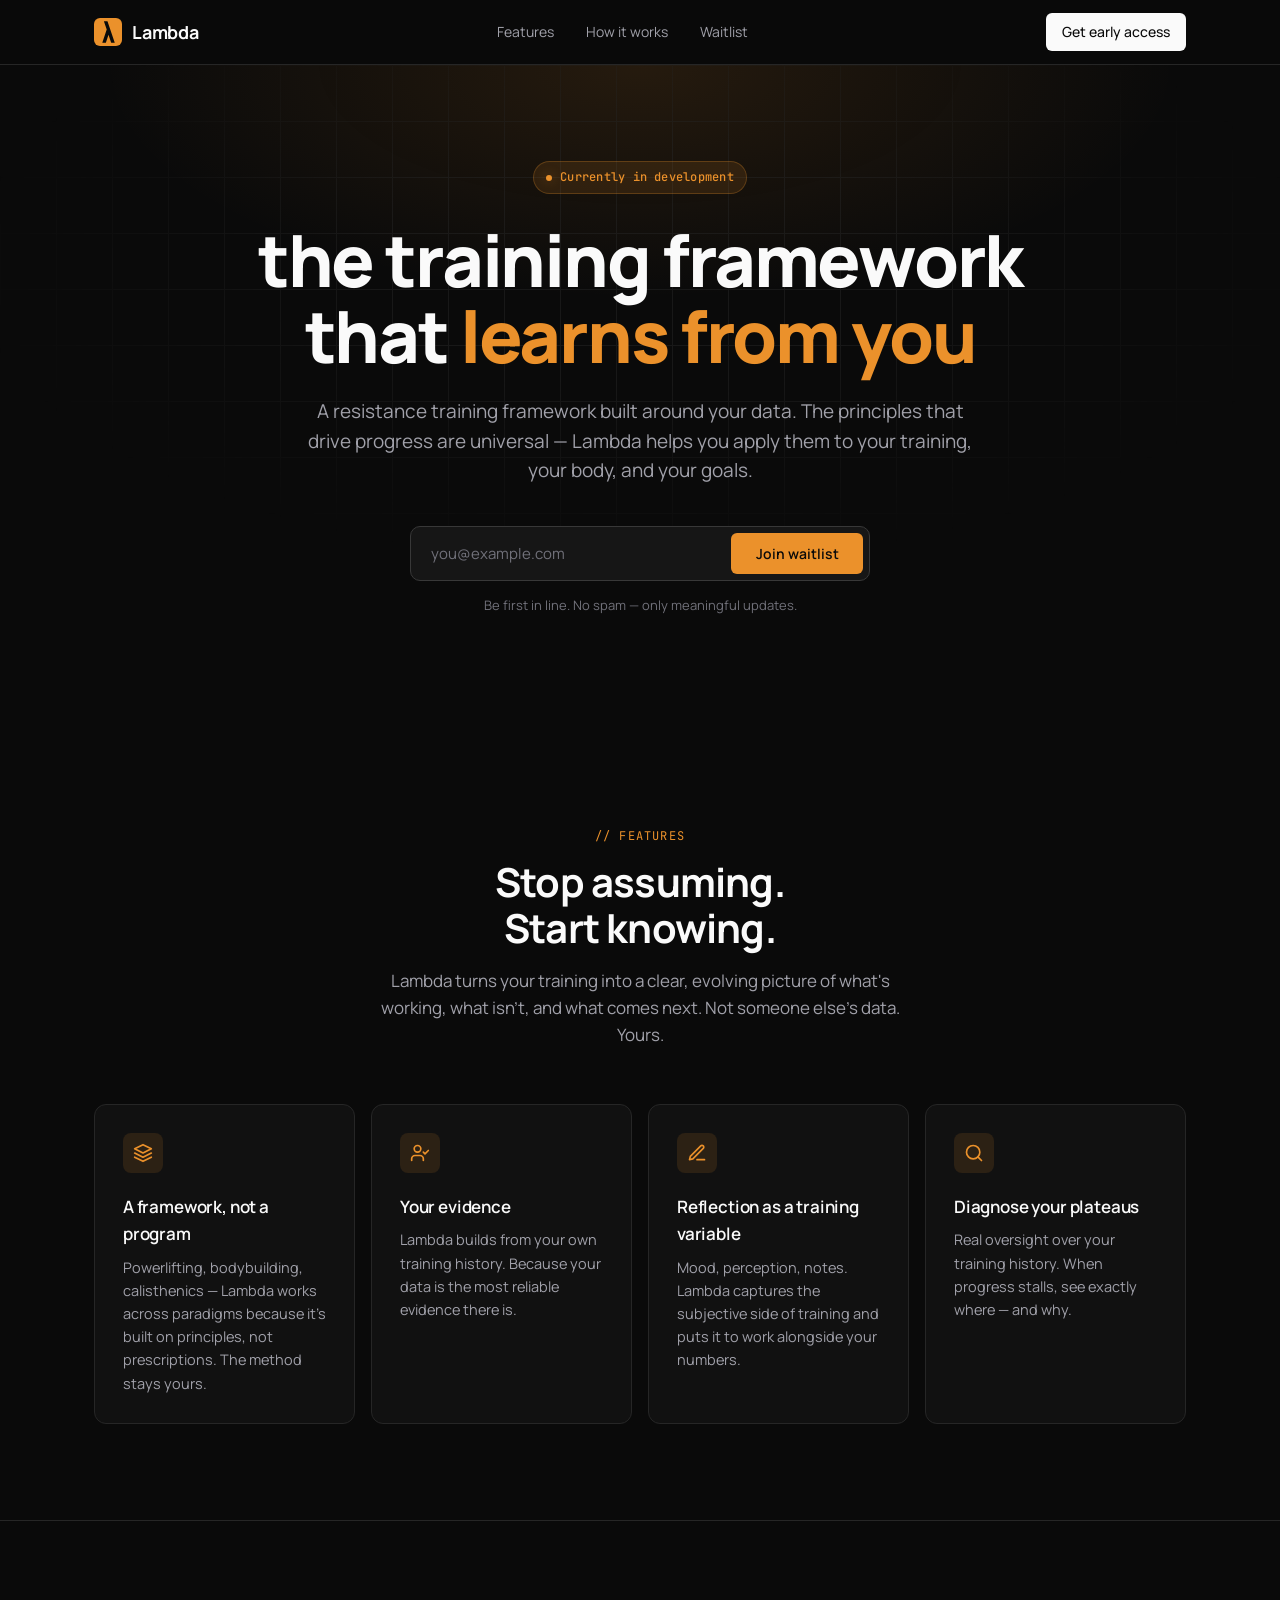
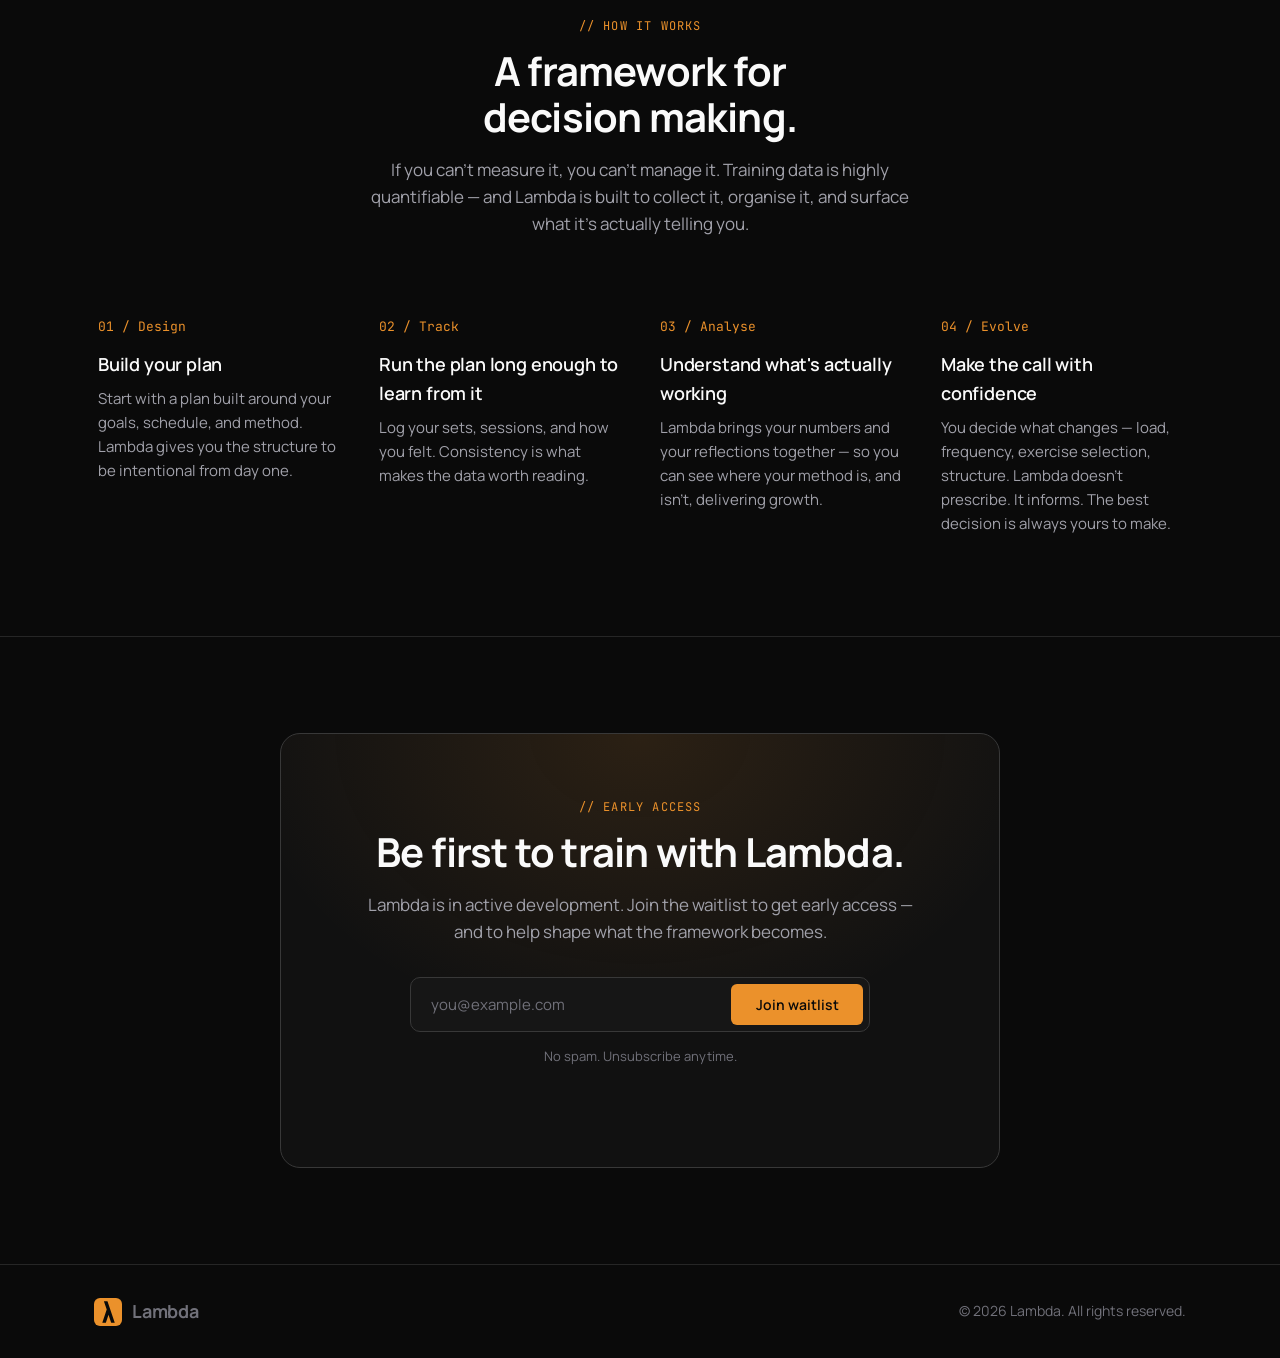
==== index.html @ c9c8aa7f "made site look gud" ====
<!DOCTYPE html>
<html lang="en">
<head>
    <meta charset="UTF-8">
    <meta name="viewport" content="width=device-width, initial-scale=1.0">
    <title>Lambda — The resistance training framework</title>
    <meta name="description" content="Lambda is a resistance training framework built on your data. Individualized programming, progressive overload, and real insight — for lifters who want to actually understand their training.">
    <meta property="og:title" content="Lambda — The resistance training framework">
    <meta property="og:description" content="Individualized programming, progressive overload, and real insight — for lifters who want to actually understand their training.">
    <meta property="og:type" content="website">
    <link rel="icon" type="image/svg+xml" href="favicon.svg">
    <link rel="preconnect" href="https://fonts.googleapis.com">
    <link rel="preconnect" href="https://fonts.gstatic.com" crossorigin>
    <link href="https://fonts.googleapis.com/css2?family=Manrope:wght@400;500;600;700;800&family=JetBrains+Mono:wght@400;500&display=swap" rel="stylesheet">
    <style>
        :root {
            --bg: #0a0a0a;
            --bg-elevated: #111111;
            --surface: #161616;
            --border: #262626;
            --border-strong: #383838;
            --text: #fafafa;
            --text-muted: #a1a1aa;
            --text-dim: #71717a;
            --accent: #eb912b;
            --accent-dim: rgba(235, 145, 43, 0.12);
            --accent-glow: rgba(235, 145, 43, 0.4);
            --max-width: 1140px;
        }

        * { box-sizing: border-box; margin: 0; padding: 0; }

        html { scroll-behavior: smooth; }

        body {
            background-color: var(--bg);
            color: var(--text);
            font-family: 'Manrope', -apple-system, BlinkMacSystemFont, 'Segoe UI', sans-serif;
            font-size: 16px;
            line-height: 1.6;
            -webkit-font-smoothing: antialiased;
            -moz-osx-font-smoothing: grayscale;
            overflow-x: hidden;
        }

        .mono { font-family: 'JetBrains Mono', ui-monospace, SFMono-Regular, monospace; }

        a { color: inherit; text-decoration: none; }

        .container {
            max-width: var(--max-width);
            margin: 0 auto;
            padding: 0 24px;
        }

        /* ---------- Nav ---------- */
        nav {
            position: sticky;
            top: 0;
            z-index: 50;
            backdrop-filter: blur(12px);
            -webkit-backdrop-filter: blur(12px);
            background: rgba(10, 10, 10, 0.72);
            border-bottom: 1px solid var(--border);
        }
        .nav-inner {
            display: flex;
            align-items: center;
            justify-content: space-between;
            height: 64px;
        }
        .logo {
            display: flex;
            align-items: center;
            gap: 10px;
            font-weight: 700;
            font-size: 18px;
            letter-spacing: -0.01em;
        }
        .logo-mark {
            width: 28px;
            height: 28px;
            display: grid;
            place-items: center;
            background: var(--accent);
            color: #0a0a0a;
            border-radius: 6px;
        }
        .logo-mark svg { display: block; }
        .nav-links {
            display: flex;
            gap: 32px;
            font-size: 14px;
            color: var(--text-muted);
        }
        .nav-links a:hover { color: var(--text); }
        .nav-cta {
            font-size: 14px;
            font-weight: 500;
            padding: 8px 16px;
            background: var(--text);
            color: var(--bg);
            border-radius: 6px;
            transition: opacity 0.2s ease;
        }
        .nav-cta:hover { opacity: 0.85; }

        .hero {
            position: relative;
            padding: 96px 0 80px;
            text-align: center;
            overflow: hidden;
        }
        .hero::before {
            content: '';
            position: absolute;
            inset: 0;
            background:
                radial-gradient(ellipse 60% 50% at 50% 0%, var(--accent-dim), transparent 70%),
                linear-gradient(180deg, transparent 0%, var(--bg) 90%);
            pointer-events: none;
            z-index: 0;
        }
        .hero-grid {
            position: absolute;
            inset: 0;
            background-image:
                linear-gradient(var(--border) 1px, transparent 1px),
                linear-gradient(90deg, var(--border) 1px, transparent 1px);
            background-size: 56px 56px;
            mask-image: radial-gradient(ellipse 70% 60% at 50% 30%, #000 30%, transparent 75%);
            -webkit-mask-image: radial-gradient(ellipse 70% 60% at 50% 30%, #000 30%, transparent 75%);
            opacity: 0.5;
            z-index: 0;
        }
        .hero-inner { position: relative; z-index: 1; }

        .eyebrow {
            display: inline-flex;
            align-items: center;
            gap: 8px;
            padding: 6px 12px;
            font-size: 12px;
            font-weight: 500;
            color: var(--accent);
            background: var(--accent-dim);
            border: 1px solid rgba(235, 145, 43, 0.25);
            border-radius: 999px;
            margin-bottom: 28px;
            letter-spacing: 0.02em;
        }
        .eyebrow .dot {
            width: 6px;
            height: 6px;
            background: var(--accent);
            border-radius: 50%;
            box-shadow: 0 0 12px var(--accent-glow);
        }

        h1 {
            font-size: clamp(40px, 6.5vw, 72px);
            line-height: 1.05;
            font-weight: 800;
            letter-spacing: -0.03em;
            margin-bottom: 24px;
            max-width: 23ch;
            margin-left: auto;
            margin-right: auto;
        }
        /* Fixed two-line hero: only <br> breaks lines; size scales down on narrow viewports */
        h1.headline-fixed-lines {
            max-width: min(100%, calc(100vw - 48px));
            white-space: nowrap;
            font-size: clamp(17px, 5.75vw + 0.35rem, 72px);
        }
        h1 .accent {
            color: var(--accent);
        }

        .subhead {
            font-size: clamp(16px, 1.6vw, 19px);
            color: var(--text-muted);
            max-width: 56ch;
            margin: 0 auto 40px;
            line-height: 1.55;
        }

        /* ---------- Email form ---------- */
        .signup {
            display: flex;
            gap: 8px;
            max-width: 460px;
            margin: 0 auto;
            background: var(--surface);
            border: 1px solid var(--border-strong);
            border-radius: 10px;
            padding: 6px;
            transition: border-color 0.2s ease;
        }
        .signup:focus-within {
            border-color: var(--accent);
            box-shadow: 0 0 0 4px var(--accent-dim);
        }
        .signup input {
            flex: 1;
            background: transparent;
            border: none;
            outline: none;
            color: var(--text);
            padding: 10px 14px;
            font-family: inherit;
            font-size: 15px;
        }
        .signup input::placeholder { color: var(--text-dim); }
        .signup button {
            position: relative;
            display: inline-flex;
            align-items: center;
            justify-content: center;
            min-width: 132px;
            background: var(--accent);
            color: #0a0a0a;
            border: none;
            padding: 10px 20px;
            font-family: inherit;
            font-weight: 600;
            font-size: 14px;
            border-radius: 6px;
            cursor: pointer;
            transition: filter 0.2s ease, transform 0.05s ease;
        }
        .signup button:hover { filter: brightness(1.08); }
        .signup button:active { transform: scale(0.98); }
        .signup button:disabled { opacity: 0.6; cursor: not-allowed; }

        .signup-note {
            margin-top: 14px;
            font-size: 13px;
            color: var(--text-dim);
        }
        .signup-status {
            margin-top: 16px;
            font-size: 14px;
            min-height: 20px;
        }
        .signup-status.success { color: var(--accent); }
        .signup-status.error { color: #ff6b6b; }

        @media (max-width: 520px) {
            .signup { flex-direction: column; padding: 8px; }
            .signup button { width: 100%; padding: 12px; }
        }

        /* ---------- Sections ---------- */
        section { padding: 96px 0; }
        section + section { border-top: 1px solid var(--border); }

        .section-header { text-align: center; margin-bottom: 56px; }
        .section-label {
            font-family: 'JetBrains Mono', monospace;
            font-size: 12px;
            color: var(--accent);
            letter-spacing: 0.1em;
            text-transform: uppercase;
            margin-bottom: 12px;
        }
        h2 {
            font-size: clamp(28px, 3.2vw, 40px);
            font-weight: 700;
            letter-spacing: -0.02em;
            line-height: 1.15;
            max-width: 22ch;
            margin: 0 auto 16px;
        }
        /* Section titles with explicit <br>: no extra wrapping */
        h2.headline-fixed-lines {
            max-width: min(100%, calc(100vw - 48px));
            white-space: nowrap;
            font-size: clamp(19px, 3.8vw + 0.85rem, 40px);
        }
        .section-sub {
            color: var(--text-muted);
            max-width: 56ch;
            margin: 0 auto;
            font-size: 17px;
        }

        /* ---------- Features ---------- */
        .features {
            display: grid;
            grid-template-columns: repeat(auto-fit, minmax(260px, 1fr));
            gap: 16px;
        }
        .feature {
            background: var(--bg-elevated);
            border: 1px solid var(--border);
            border-radius: 12px;
            padding: 28px;
            transition: border-color 0.2s ease, transform 0.2s ease;
        }
        @media (hover: hover) {
            .feature:hover {
                border-color: var(--border-strong);
                transform: translateY(-2px);
            }
        }
        .feature-icon {
            width: 40px;
            height: 40px;
            border-radius: 8px;
            background: var(--accent-dim);
            color: var(--accent);
            display: grid;
            place-items: center;
            margin-bottom: 20px;
        }
        .feature h3 {
            font-size: 17px;
            font-weight: 600;
            letter-spacing: -0.01em;
            margin-bottom: 8px;
        }
        .feature p {
            color: var(--text-muted);
            font-size: 14.5px;
            line-height: 1.6;
        }

        /* ---------- How it works ---------- */
        .steps {
            display: grid;
            grid-template-columns: repeat(auto-fit, minmax(240px, 1fr));
            gap: 32px;
            counter-reset: step;
        }
        .step {
            position: relative;
            padding: 24px 4px 4px;
        }
        .step-num {
            font-family: 'JetBrains Mono', monospace;
            font-size: 13px;
            color: var(--accent);
            margin-bottom: 12px;
        }
        .step h3 {
            font-size: 18px;
            font-weight: 600;
            margin-bottom: 8px;
            letter-spacing: -0.01em;
        }
        .step p {
            color: var(--text-muted);
            font-size: 15px;
        }

        /* ---------- CTA ---------- */
        .cta-section {
            text-align: center;
            position: relative;
            overflow: hidden;
        }
        .cta-card {
            position: relative;
            background:
                radial-gradient(ellipse 80% 100% at 50% 0%, var(--accent-dim), transparent 70%),
                var(--bg-elevated);
            border: 1px solid var(--border-strong);
            border-radius: 20px;
            padding: 64px 32px;
            max-width: 720px;
            margin: 0 auto;
        }
        .cta-card h2 { margin-bottom: 16px; }
        .cta-card .section-sub { margin-bottom: 32px; }

        /* ---------- Footer ---------- */
        footer {
            border-top: 1px solid var(--border);
            padding: 32px 0;
            color: var(--text-dim);
            font-size: 14px;
        }
        .footer-inner {
            display: flex;
            justify-content: space-between;
            align-items: center;
            flex-wrap: wrap;
            gap: 16px;
        }

        /* Carousel (arrows + track; nav hidden on desktop) */
        .carousel-nav {
            display: none;
            justify-content: center;
            align-items: center;
            gap: 12px;
            margin-top: 16px;
        }
        .carousel-btn {
            width: 44px;
            height: 44px;
            padding: 0;
            border-radius: 10px;
            border: 1px solid var(--border-strong);
            background: var(--surface);
            color: var(--text);
            cursor: pointer;
            display: inline-flex;
            align-items: center;
            justify-content: center;
            transition: background 0.2s ease, border-color 0.2s ease, opacity 0.2s ease;
        }
        .carousel-btn:disabled {
            opacity: 0.35;
            cursor: not-allowed;
        }
        @media (hover: hover) {
            .carousel-btn:hover:not(:disabled) {
                background: var(--bg-elevated);
                border-color: var(--accent);
                color: var(--accent);
            }
        }
        .carousel-btn svg {
            display: block;
            width: 20px;
            height: 20px;
        }

        /* ---------- Page load overlay ---------- */
        .page-loader {
            position: fixed;
            inset: 0;
            z-index: 9999;
            display: flex;
            flex-direction: column;
            align-items: center;
            justify-content: center;
            gap: 20px;
            background: var(--bg);
            transition: opacity 0.55s ease, visibility 0.55s ease;
        }
        .page-loader.is-hidden {
            opacity: 0;
            visibility: hidden;
            pointer-events: none;
        }
        .page-loader__ring {
            width: 44px;
            height: 44px;
            border-radius: 50%;
            border: 2px solid var(--border-strong);
            border-top-color: var(--accent);
            animation: loader-spin 0.75s linear infinite;
        }
        .page-loader__mark {
            width: 36px;
            height: 36px;
            display: grid;
            place-items: center;
            background: var(--accent);
            border-radius: 8px;
            animation: loader-pulse 1.4s ease-in-out infinite;
        }
        .page-loader__mark svg { display: block; }
        .page-loader__label {
            font-family: 'JetBrains Mono', ui-monospace, monospace;
            font-size: 11px;
            letter-spacing: 0.12em;
            text-transform: uppercase;
            color: var(--text-dim);
        }

        @keyframes loader-spin {
            to { transform: rotate(360deg); }
        }
        @keyframes loader-pulse {
            0%, 100% { transform: scale(1); opacity: 1; }
            50% { transform: scale(0.94); opacity: 0.85; }
        }

        /* Initial entrance (hero) */
        body:not(.is-ready) .hero-reveal {
            opacity: 0;
            transform: translateY(16px);
        }
        body.is-ready .hero-reveal {
            opacity: 1;
            transform: translateY(0);
            transition: opacity 0.65s cubic-bezier(0.22, 1, 0.36, 1), transform 0.65s cubic-bezier(0.22, 1, 0.36, 1);
        }
        body.is-ready .hero-reveal:nth-child(1) { transition-delay: 0.05s; }
        body.is-ready .hero-reveal:nth-child(2) { transition-delay: 0.12s; }
        body.is-ready .hero-reveal:nth-child(3) { transition-delay: 0.19s; }
        body.is-ready .hero-reveal:nth-child(4) { transition-delay: 0.26s; }
        body.is-ready .hero-reveal:nth-child(5) { transition-delay: 0.33s; }

        /* Scroll reveal */
        .reveal-on-scroll {
            opacity: 0;
            transform: translateY(20px);
            transition: opacity 0.65s cubic-bezier(0.22, 1, 0.36, 1), transform 0.65s cubic-bezier(0.22, 1, 0.36, 1);
        }
        .reveal-on-scroll.is-visible {
            opacity: 1;
            transform: translateY(0);
        }
        .reveal-stagger.is-visible > .reveal-on-scroll {
            opacity: 1;
            transform: translateY(0);
        }
        .reveal-stagger.is-visible > .reveal-on-scroll:nth-child(1) { transition-delay: 0.04s; }
        .reveal-stagger.is-visible > .reveal-on-scroll:nth-child(2) { transition-delay: 0.1s; }
        .reveal-stagger.is-visible > .reveal-on-scroll:nth-child(3) { transition-delay: 0.16s; }
        .reveal-stagger.is-visible > .reveal-on-scroll:nth-child(4) { transition-delay: 0.22s; }

        /* Submit button loading */
        .signup button .btn-spinner {
            position: absolute;
            width: 18px;
            height: 18px;
            border-radius: 50%;
            border: 2px solid rgba(10, 10, 10, 0.25);
            border-top-color: #0a0a0a;
            opacity: 0;
            transform: scale(0.85);
            transition: opacity 0.2s ease;
            pointer-events: none;
        }
        .signup button.is-loading .btn-spinner {
            opacity: 1;
            animation: loader-spin 0.65s linear infinite;
        }
        .signup button.is-loading .btn-text {
            opacity: 0;
        }
        .signup button .btn-text {
            transition: opacity 0.15s ease;
        }

        /* ---------- Mobile layout (carousel + rhythm) ---------- */
        @media (max-width: 720px) {
            .nav-links { display: none; }

            section#features,
            section#how,
            section#waitlist {
                scroll-margin-top: 80px;
            }

            section { padding: 60px 0; }

            .section-header { margin-bottom: 36px; }

            .hero {
                padding: 56px 0 48px;
            }
            .eyebrow { margin-bottom: 20px; }
            .subhead { margin-bottom: 32px; }

            .cta-card {
                padding: 40px 20px;
            }
            .cta-card .section-sub { margin-bottom: 24px; }

            footer { padding: 24px 0; }

            .carousel-nav {
                display: flex;
            }

            /* Horizontal scroll-snap carousels */
            .carousel-track {
                display: flex;
                flex-direction: row;
                flex-wrap: nowrap;
                gap: 12px;
                overflow-x: auto;
                overflow-y: hidden;
                scroll-snap-type: x mandatory;
                scroll-padding-inline: 24px;
                -webkit-overflow-scrolling: touch;
                overscroll-behavior-x: contain;
                margin-left: -24px;
                margin-right: -24px;
                padding-left: 24px;
                padding-right: 24px;
                padding-bottom: 2px;
                scrollbar-width: none;
                -ms-overflow-style: none;
            }
            .carousel-track::-webkit-scrollbar {
                display: none;
            }

            /* One full-width slide per view (matches track padding, no adjacent peek) */
            .carousel-track .feature,
            .carousel-track .step {
                flex: 0 0 calc(100vw - 48px);
                width: calc(100vw - 48px);
                max-width: calc(100vw - 48px);
                scroll-snap-align: start;
                scroll-snap-stop: normal;
            }

            .carousel-track .step {
                background: var(--bg-elevated);
                border: 1px solid var(--border);
                border-radius: 12px;
                padding: 24px 20px;
                box-sizing: border-box;
            }
        }

        @media (prefers-reduced-motion: reduce) {
            html { scroll-behavior: auto; }
            .page-loader,
            .page-loader__ring,
            .page-loader__mark,
            .signup button .btn-spinner,
            .hero-reveal,
            .reveal-on-scroll {
                animation: none !important;
                transition: none !important;
            }
            .page-loader__ring { border-top-color: var(--accent); animation: none; }
            body:not(.is-ready) .hero-reveal,
            .reveal-on-scroll,
            .reveal-stagger > .reveal-on-scroll {
                opacity: 1;
                transform: none;
            }
            .page-loader.is-hidden {
                transition: opacity 0.15s ease;
            }
        }
    </style>
</head>
<body>
    <div id="page-loader" class="page-loader" role="status" aria-live="polite" aria-busy="true" aria-label="Loading">
        <div class="page-loader__mark" aria-hidden="true">
            <svg viewBox="0 0 314 528" width="14" height="24" focusable="false">
                <path d="M222,521L157.03,330.888,92.86,521.622H6.8L114,206,46,6h86L308,521H222Z" fill="#0a0a0a"/>
            </svg>
        </div>
        <div class="page-loader__ring" aria-hidden="true"></div>
        <span class="page-loader__label">Loading</span>
    </div>

    <nav>
        <div class="container nav-inner">
            <div class="logo">
                <span class="logo-mark" aria-hidden="true">
                    <svg viewBox="0 0 314 528" width="13" height="22" focusable="false">
                        <path d="M222,521L157.03,330.888,92.86,521.622H6.8L114,206,46,6h86L308,521H222Z" fill="#0a0a0a"/>
                    </svg>
                </span>
                <span>Lambda</span>
            </div>
            <div class="nav-links">
                <a href="#features">Features</a>
                <a href="#how">How it works</a>
                <a href="#waitlist">Waitlist</a>
            </div>
            <a href="#waitlist" class="nav-cta">Get early access</a>
        </div>
    </nav>

    <header class="hero">
        <div class="hero-grid"></div>
        <div class="container hero-inner">
            <div class="eyebrow hero-reveal">
                <span class="dot"></span>
                <span class="mono">Currently in development</span>
            </div>
            <h1 class="hero-reveal headline-fixed-lines">the training framework<br>that <span class="accent">learns from you</span></h1>
            <p class="subhead hero-reveal">
                A resistance training framework built around your data. The principles that drive progress are universal — Lambda helps you apply them to your training, your body, and your goals.
            </p>

            <form id="waitlist-form" class="signup hero-reveal" novalidate>
                <input type="email" name="email" placeholder="you@example.com" required autocomplete="email">
                <button type="submit" aria-busy="false"><span class="btn-spinner" aria-hidden="true"></span><span class="btn-text">Join waitlist</span></button>
            </form>
            <p class="signup-note hero-reveal">Be first in line. No spam — only meaningful updates.</p>
            <p id="signup-status" class="signup-status" role="status" aria-live="polite"></p>
        </div>
    </header>

    <section id="features">
        <div class="container">
            <div class="section-header reveal-on-scroll">
                <div class="section-label">// Features</div>
                <h2 class="headline-fixed-lines">Stop assuming.<br>Start knowing.</h2>
                <p class="section-sub">
                    Lambda turns your training into a clear, evolving picture of what's working, what isn't, and what comes next. Not someone else's data. Yours.
                </p>
            </div>

            <div class="carousel-wrap">
            <div class="features reveal-stagger carousel-track">
                <div class="feature reveal-on-scroll">
                    <div class="feature-icon">
                        <svg width="20" height="20" viewBox="0 0 24 24" fill="none" stroke="currentColor" stroke-width="2" stroke-linecap="round" stroke-linejoin="round"><polygon points="12 2 2 7 12 12 22 7 12 2"/><polyline points="2 17 12 22 22 17"/><polyline points="2 12 12 17 22 12"/></svg>
                    </div>
                    <h3>A framework, not a program</h3>
                    <p>Powerlifting, bodybuilding, calisthenics — Lambda works across paradigms because it's built on principles, not prescriptions. The method stays yours.</p>
                </div>
                <div class="feature reveal-on-scroll">
                    <div class="feature-icon">
                        <svg width="20" height="20" viewBox="0 0 24 24" fill="none" stroke="currentColor" stroke-width="2" stroke-linecap="round" stroke-linejoin="round"><path d="M16 21v-2a4 4 0 0 0-4-4H6a4 4 0 0 0-4 4v2"/><circle cx="9" cy="7" r="4"/><polyline points="16 11 18 13 22 9"/></svg>
                    </div>
                    <h3>Your evidence</h3>
                    <p>Lambda builds from your own training history. Because your data is the most reliable evidence there is.</p>
                </div>
                <div class="feature reveal-on-scroll">
                    <div class="feature-icon">
                        <svg width="20" height="20" viewBox="0 0 24 24" fill="none" stroke="currentColor" stroke-width="2" stroke-linecap="round" stroke-linejoin="round"><path d="M12 20h9"/><path d="M16.5 3.5a2.121 2.121 0 0 1 3 3L7 19l-4 1 1-4 12.5-12.5z"/></svg>
                    </div>
                    <h3>Reflection as a training variable</h3>
                    <p>Mood, perception, notes. Lambda captures the subjective side of training and puts it to work alongside your numbers.</p>
                </div>
                <div class="feature reveal-on-scroll">
                    <div class="feature-icon">
                        <svg width="20" height="20" viewBox="0 0 24 24" fill="none" stroke="currentColor" stroke-width="2" stroke-linecap="round" stroke-linejoin="round"><circle cx="11" cy="11" r="8"/><line x1="21" y1="21" x2="16.65" y2="16.65"/></svg>
                    </div>
                    <h3>Diagnose your plateaus</h3>
                    <p>Real oversight over your training history. When progress stalls, see exactly where — and why.</p>
                </div>
            </div>
            <div class="carousel-nav" role="group" aria-label="Feature carousel">
                <button type="button" class="carousel-btn carousel-btn--prev" aria-label="Previous slide">
                    <svg viewBox="0 0 24 24" fill="none" stroke="currentColor" stroke-width="2" stroke-linecap="round" stroke-linejoin="round" aria-hidden="true"><polyline points="15 18 9 12 15 6"/></svg>
                </button>
                <button type="button" class="carousel-btn carousel-btn--next" aria-label="Next slide">
                    <svg viewBox="0 0 24 24" fill="none" stroke="currentColor" stroke-width="2" stroke-linecap="round" stroke-linejoin="round" aria-hidden="true"><polyline points="9 18 15 12 9 6"/></svg>
                </button>
            </div>
            </div>
        </div>
    </section>

    <section id="how">
        <div class="container">
            <div class="section-header reveal-on-scroll">
                <div class="section-label">// How it works</div>
                <h2 class="headline-fixed-lines">A framework for<br>decision making.</h2>
                <p class="section-sub">
                    If you can't measure it, you can't manage it. Training data is highly quantifiable — and Lambda is built to collect it, organise it, and surface what it's actually telling you.
                </p>
            </div>

            <div class="carousel-wrap">
            <div class="steps reveal-stagger carousel-track">
                <div class="step reveal-on-scroll">
                    <div class="step-num">01 / Design</div>
                    <h3>Build your plan</h3>
                    <p>Start with a plan built around your goals, schedule, and method. Lambda gives you the structure to be intentional from day one.</p>
                </div>
                <div class="step reveal-on-scroll">
                    <div class="step-num">02 / Track</div>
                    <h3>Run the plan long enough to learn from it</h3>
                    <p>Log your sets, sessions, and how you felt. Consistency is what makes the data worth reading.</p>
                </div>
                <div class="step reveal-on-scroll">
                    <div class="step-num">03 / Analyse</div>
                    <h3>Understand what's actually working</h3>
                    <p>Lambda brings your numbers and your reflections together — so you can see where your method is, and isn't, delivering growth.</p>
                </div>
                <div class="step reveal-on-scroll">
                    <div class="step-num">04 / Evolve</div>
                    <h3>Make the call with confidence</h3>
                    <p>You decide what changes — load, frequency, exercise selection, structure. Lambda doesn't prescribe. It informs. The best decision is always yours to make.</p>
                </div>
            </div>
            <div class="carousel-nav" role="group" aria-label="How it works carousel">
                <button type="button" class="carousel-btn carousel-btn--prev" aria-label="Previous slide">
                    <svg viewBox="0 0 24 24" fill="none" stroke="currentColor" stroke-width="2" stroke-linecap="round" stroke-linejoin="round" aria-hidden="true"><polyline points="15 18 9 12 15 6"/></svg>
                </button>
                <button type="button" class="carousel-btn carousel-btn--next" aria-label="Next slide">
                    <svg viewBox="0 0 24 24" fill="none" stroke="currentColor" stroke-width="2" stroke-linecap="round" stroke-linejoin="round" aria-hidden="true"><polyline points="9 18 15 12 9 6"/></svg>
                </button>
            </div>
            </div>
        </div>
    </section>

    <section id="waitlist" class="cta-section reveal-on-scroll">
        <div class="container">
            <div class="cta-card">
                <div class="section-label">// Early access</div>
                <h2>Be first to train with Lambda.</h2>
                <p class="section-sub">
                    Lambda is in active development. Join the waitlist to get early access — and to help shape what the framework becomes.
                </p>
                <form class="signup" novalidate>
                    <input type="email" name="email" placeholder="you@example.com" required autocomplete="email">
                    <button type="submit" aria-busy="false"><span class="btn-spinner" aria-hidden="true"></span><span class="btn-text">Join waitlist</span></button>
                </form>
                <p class="signup-note">No spam. Unsubscribe anytime.</p>
                <p class="signup-status" role="status" aria-live="polite"></p>
            </div>
        </div>
    </section>

    <footer>
        <div class="container footer-inner">
            <div class="logo">
                <span class="logo-mark" aria-hidden="true">
                    <svg viewBox="0 0 314 528" width="13" height="22" focusable="false">
                        <path d="M222,521L157.03,330.888,92.86,521.622H6.8L114,206,46,6h86L308,521H222Z" fill="#0a0a0a"/>
                    </svg>
                </span>
                <span>Lambda</span>
            </div>
            <div>&copy; <span id="year"></span> Lambda. All rights reserved.</div>
        </div>
    </footer>

    <script>
        document.getElementById('year').textContent = new Date().getFullYear();

        (function initPageLoader() {
            const loader = document.getElementById('page-loader');
            const reducedMotion = window.matchMedia('(prefers-reduced-motion: reduce)').matches;

            function finish() {
                document.body.classList.add('is-ready');
                if (!loader) return;
                loader.classList.add('is-hidden');
                loader.setAttribute('aria-busy', 'false');
                loader.setAttribute('aria-label', 'Page loaded');
                loader.addEventListener('transitionend', function onEnd(ev) {
                    if (ev.propertyName === 'opacity' && loader.classList.contains('is-hidden')) {
                        loader.remove();
                    }
                }, { once: true });
            }

            if (reducedMotion) {
                finish();
                return;
            }

            const minMs = 480;
            const started = performance.now();
            function scheduleFinish() {
                var elapsed = performance.now() - started;
                var wait = Math.max(0, minMs - elapsed);
                setTimeout(finish, wait);
            }

            if (document.fonts && document.fonts.ready) {
                document.fonts.ready.then(scheduleFinish, scheduleFinish);
            } else {
                window.addEventListener('load', scheduleFinish, { once: true });
            }
        })();

        (function initScrollReveals() {
            var reducedMotion = window.matchMedia('(prefers-reduced-motion: reduce)').matches;
            var nodes = document.querySelectorAll('.reveal-on-scroll, .reveal-stagger');
            if (!nodes.length) return;

            if (reducedMotion || !('IntersectionObserver' in window)) {
                nodes.forEach(function (el) { el.classList.add('is-visible'); });
                return;
            }

            var io = new IntersectionObserver(function (entries) {
                entries.forEach(function (entry) {
                    if (!entry.isIntersecting) return;
                    entry.target.classList.add('is-visible');
                    io.unobserve(entry.target);
                });
            }, { rootMargin: '0px 0px -6% 0px', threshold: 0.12 });

            nodes.forEach(function (el) { io.observe(el); });
        })();

        (function initCarousels() {
            function slideDelta(track) {
                var el = track.firstElementChild;
                if (!el) return 0;
                var gap = parseFloat(getComputedStyle(track).columnGap || getComputedStyle(track).gap) || 12;
                return el.getBoundingClientRect().width + gap;
            }

            function updateButtons(track, prev, next) {
                var max = track.scrollWidth - track.clientWidth;
                if (max <= 0) {
                    prev.disabled = true;
                    next.disabled = true;
                    return;
                }
                var x = track.scrollLeft;
                prev.disabled = x <= 2;
                next.disabled = x >= max - 2;
            }

            document.querySelectorAll('.carousel-wrap').forEach(function (wrap) {
                var track = wrap.querySelector('.carousel-track');
                var prev = wrap.querySelector('.carousel-btn--prev');
                var next = wrap.querySelector('.carousel-btn--next');
                if (!track || !prev || !next) return;

                function onScroll() {
                    updateButtons(track, prev, next);
                }

                prev.addEventListener('click', function () {
                    var d = slideDelta(track);
                    if (d) {
                        var smooth = !window.matchMedia('(prefers-reduced-motion: reduce)').matches;
                        track.scrollBy({ left: -d, behavior: smooth ? 'smooth' : 'auto' });
                    }
                });
                next.addEventListener('click', function () {
                    var d = slideDelta(track);
                    if (d) {
                        var smooth = !window.matchMedia('(prefers-reduced-motion: reduce)').matches;
                        track.scrollBy({ left: d, behavior: smooth ? 'smooth' : 'auto' });
                    }
                });
                track.addEventListener('scroll', onScroll, { passive: true });
                window.addEventListener('resize', onScroll);
                onScroll();
            });
        })();

        // Replace this with your Formspree/Getform/Web3Forms endpoint to actually
        // collect emails. Until then, the form stores submissions in localStorage
        // and shows a success message so the page is testable end-to-end.
        const FORM_ENDPOINT = '';

        function isValidEmail(value) {
            return /^[^\s@]+@[^\s@]+\.[^\s@]+$/.test(value);
        }

        function attachForm(form, status) {
            if (!form || !status) return;

            form.addEventListener('submit', async (e) => {
                e.preventDefault();
                const input = form.querySelector('input[type="email"]');
                const button = form.querySelector('button');
                const email = input.value.trim();

                if (!isValidEmail(email)) {
                    status.textContent = 'Please enter a valid email address.';
                    status.className = 'signup-status error';
                    return;
                }

                button.disabled = true;
                button.classList.add('is-loading');
                button.setAttribute('aria-busy', 'true');

                try {
                    if (FORM_ENDPOINT) {
                        const res = await fetch(FORM_ENDPOINT, {
                            method: 'POST',
                            headers: { 'Content-Type': 'application/json', 'Accept': 'application/json' },
                            body: JSON.stringify({ email })
                        });
                        if (!res.ok) throw new Error('Network error');
                    } else {
                        const stored = JSON.parse(localStorage.getItem('lambda_waitlist') || '[]');
                        stored.push({ email, ts: Date.now() });
                        localStorage.setItem('lambda_waitlist', JSON.stringify(stored));
                        await new Promise(r => setTimeout(r, 400));
                    }
                    status.textContent = "You're on the list. We'll be in touch.";
                    status.className = 'signup-status success';
                    form.reset();
                } catch (err) {
                    status.textContent = 'Something went wrong. Try again in a moment.';
                    status.className = 'signup-status error';
                } finally {
                    button.disabled = false;
                    button.classList.remove('is-loading');
                    button.setAttribute('aria-busy', 'false');
                }
            });
        }

        document.querySelectorAll('form.signup').forEach((form) => {
            const scope = form.closest('.cta-card') || form.parentElement;
            const status = scope.querySelector('.signup-status');
            attachForm(form, status);
        });
    </script>
</body>
</html>
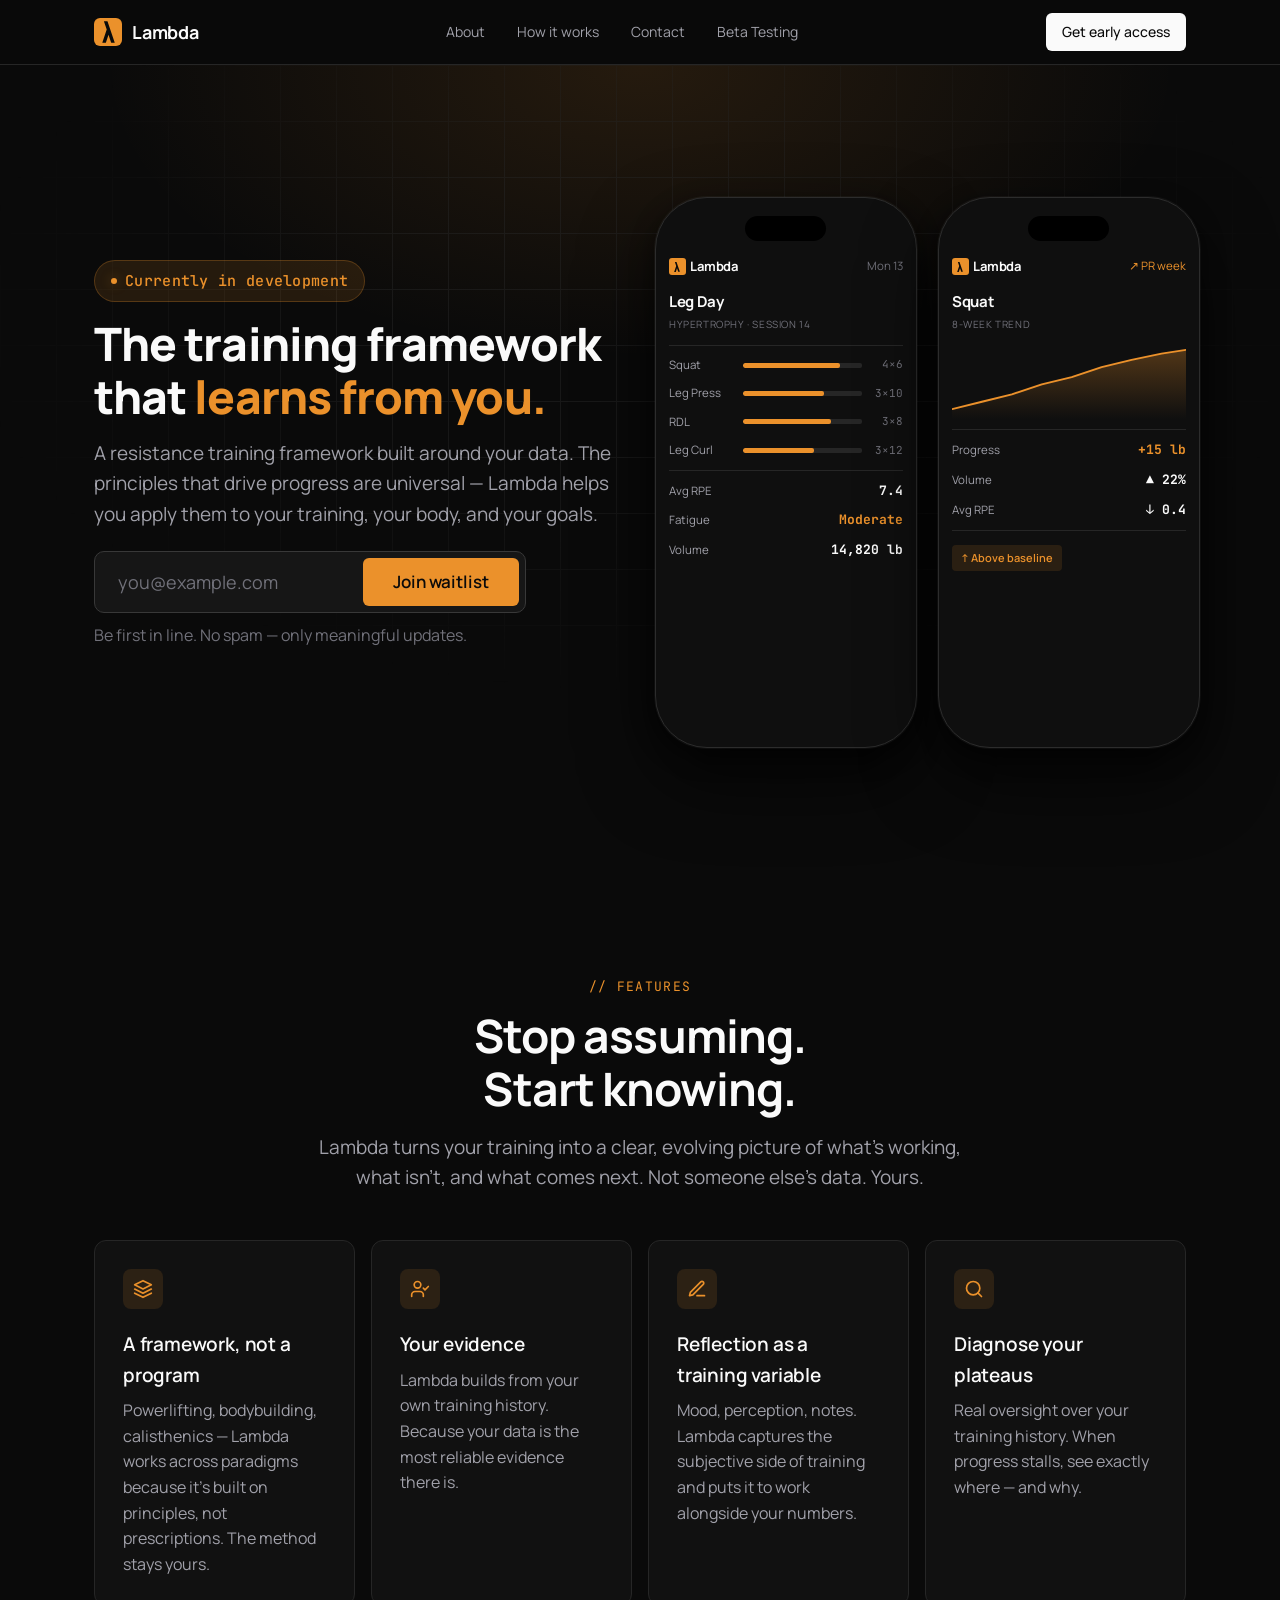
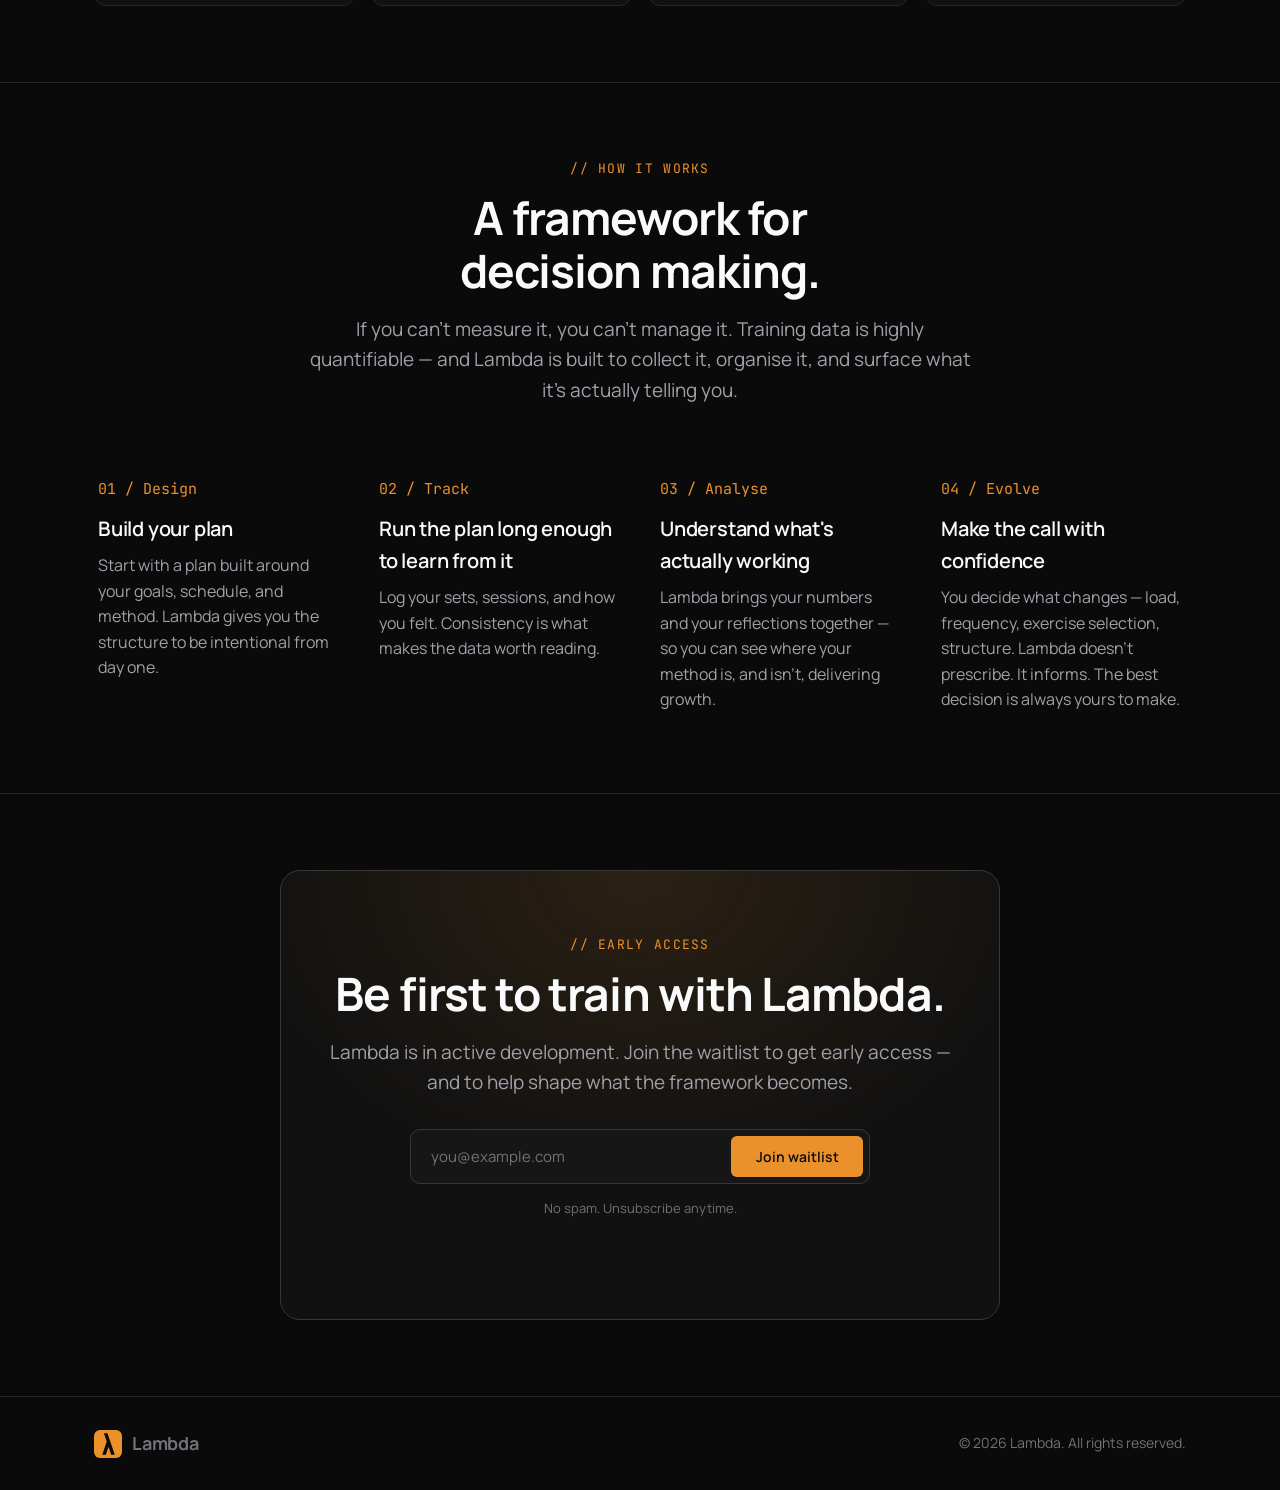
==== commit 0c8afcd5: "fixed hero image" ====
--- a/index.html
+++ b/index.html
@@ -107,10 +107,13 @@
 
         .hero {
             position: relative;
-            padding: 96px 0 80px;
-            text-align: center;
+            padding: clamp(8px, 1.2vh, 16px) 0 clamp(28px, 3.5vh, 40px);
             overflow: hidden;
-        }
+            min-height: calc(100vh - 64px);
+            display: flex;
+            align-items: center;
+        }
+        .hero > .container { width: 100%; }
         .hero::before {
             content: '';
             position: absolute;
@@ -133,7 +136,26 @@
             opacity: 0.5;
             z-index: 0;
         }
-        .hero-inner { position: relative; z-index: 1; }
+        .hero-inner {
+            position: relative;
+            z-index: 1;
+            display: grid;
+            grid-template-columns: minmax(0, 560px) auto;
+            align-items: center;
+            gap: clamp(40px, 4.5vw, 80px);
+        }
+        .hero-text {
+            display: flex;
+            flex-direction: column;
+            align-items: flex-start;
+            min-width: 0;
+            max-width: 560px;
+            width: 100%;
+            container-type: inline-size;
+            overflow: visible;
+            position: relative;
+            z-index: 2;
+        }
 
         .eyebrow {
             display: inline-flex;
@@ -149,6 +171,11 @@
             margin-bottom: 28px;
             letter-spacing: 0.02em;
         }
+        .hero-text .eyebrow {
+            margin-bottom: 16px;
+            padding: 8px 16px;
+            font-size: 15px;
+        }
         .eyebrow .dot {
             width: 6px;
             height: 6px;
@@ -164,8 +191,8 @@
             letter-spacing: -0.03em;
             margin-bottom: 24px;
             max-width: 23ch;
-            margin-left: auto;
-            margin-right: auto;
+            margin-left: 0;
+            margin-right: 0;
         }
         /* Fixed two-line hero: only <br> breaks lines; size scales down on narrow viewports */
         h1.headline-fixed-lines {
@@ -173,16 +200,19 @@
             white-space: nowrap;
             font-size: clamp(17px, 5.75vw + 0.35rem, 72px);
         }
+        /* Hero: allow lines to wrap — global headline-fixed-lines uses nowrap */
+        .hero-text h1.headline-fixed-lines {
+            max-width: 100%;
+            box-sizing: border-box;
+            margin-bottom: 14px;
+            line-height: 1.15;
+            letter-spacing: -0.02em;
+            white-space: normal;
+            font-size: clamp(22px, 4.37vw + 0.85rem, 46px);
+            font-size: clamp(22px, 0.85rem + 6.9cqi, 46px);
+        }
         h1 .accent {
             color: var(--accent);
-        }
-
-        .subhead {
-            font-size: clamp(16px, 1.6vw, 19px);
-            color: var(--text-muted);
-            max-width: 56ch;
-            margin: 0 auto 40px;
-            line-height: 1.55;
         }
 
         /* ---------- Email form ---------- */
@@ -190,7 +220,7 @@
             display: flex;
             gap: 8px;
             max-width: 460px;
-            margin: 0 auto;
+            margin: 0;
             background: var(--surface);
             border: 1px solid var(--border-strong);
             border-radius: 10px;
@@ -233,11 +263,28 @@
         .signup button:active { transform: scale(0.98); }
         .signup button:disabled { opacity: 0.6; cursor: not-allowed; }
 
+        .hero-text .signup {
+            max-width: 100%;
+        }
+        .hero-text .signup input {
+            font-size: 18px;
+            padding: 12px 17px;
+        }
+        .hero-text .signup button {
+            font-size: 17px;
+            padding: 12px 24px;
+            min-width: 156px;
+        }
+
         .signup-note {
             margin-top: 14px;
             font-size: 13px;
             color: var(--text-dim);
         }
+        .hero-text .signup-note {
+            margin-top: 10px;
+            font-size: 16px;
+        }
         .signup-status {
             margin-top: 16px;
             font-size: 14px;
@@ -252,20 +299,20 @@
         }
 
         /* ---------- Sections ---------- */
-        section { padding: 96px 0; }
+        section { padding: 76px 0; }
         section + section { border-top: 1px solid var(--border); }
 
-        .section-header { text-align: center; margin-bottom: 56px; }
+        .section-header { text-align: center; margin-bottom: 48px; }
         .section-label {
             font-family: 'JetBrains Mono', monospace;
-            font-size: 12px;
+            font-size: 13px;
             color: var(--accent);
             letter-spacing: 0.1em;
             text-transform: uppercase;
             margin-bottom: 12px;
         }
         h2 {
-            font-size: clamp(28px, 3.2vw, 40px);
+            font-size: clamp(32px, 3.68vw, 46px);
             font-weight: 700;
             letter-spacing: -0.02em;
             line-height: 1.15;
@@ -276,16 +323,18 @@
         h2.headline-fixed-lines {
             max-width: min(100%, calc(100vw - 48px));
             white-space: nowrap;
-            font-size: clamp(19px, 3.8vw + 0.85rem, 40px);
+            font-size: clamp(22px, 4.37vw + 0.85rem, 46px);
         }
         .section-sub {
             color: var(--text-muted);
             max-width: 56ch;
             margin: 0 auto;
-            font-size: 17px;
-        }
-
-        /* ---------- Features ---------- */
+            font-size: 19px;
+        }
+        .hero-text .section-sub {
+            margin: 0 0 22px;
+            max-width: 100%;
+        }
         .features {
             display: grid;
             grid-template-columns: repeat(auto-fit, minmax(260px, 1fr));
@@ -315,14 +364,14 @@
             margin-bottom: 20px;
         }
         .feature h3 {
-            font-size: 17px;
+            font-size: 19px;
             font-weight: 600;
             letter-spacing: -0.01em;
             margin-bottom: 8px;
         }
         .feature p {
             color: var(--text-muted);
-            font-size: 14.5px;
+            font-size: 16px;
             line-height: 1.6;
         }
 
@@ -339,19 +388,19 @@
         }
         .step-num {
             font-family: 'JetBrains Mono', monospace;
-            font-size: 13px;
+            font-size: 15px;
             color: var(--accent);
             margin-bottom: 12px;
         }
         .step h3 {
-            font-size: 18px;
+            font-size: 20px;
             font-weight: 600;
             margin-bottom: 8px;
             letter-spacing: -0.01em;
         }
         .step p {
             color: var(--text-muted);
-            font-size: 15px;
+            font-size: 16px;
         }
 
         /* ---------- CTA ---------- */
@@ -373,6 +422,164 @@
         }
         .cta-card h2 { margin-bottom: 16px; }
         .cta-card .section-sub { margin-bottom: 32px; }
+        .cta-card .signup { margin: 0 auto; }
+        .cta-card .signup-note { text-align: center; }
+
+        /* ---------- Phone mockups ---------- */
+        .hero-phones {
+            display: flex;
+            align-items: flex-start;
+            justify-content: center;
+            gap: 21px;
+            padding: 0;
+            min-width: 0;
+            position: relative;
+            z-index: 1;
+        }
+        .phone {
+            width: 262px;
+            height: 551px;
+            background: #0f0f0f;
+            border-radius: 52px;
+            border: 1.5px solid #2c2c2c;
+            padding: 18px 13px 25px;
+            position: relative;
+            flex-shrink: 0;
+            align-self: flex-start;
+            overflow: hidden;
+            box-shadow:
+                0 0 0 1px rgba(255,255,255,0.04),
+                0 32px 72px rgba(0,0,0,0.65),
+                0 8px 24px rgba(0,0,0,0.45);
+        }
+        .phone-island {
+            width: 81px;
+            height: 25px;
+            background: #000;
+            border-radius: 15px;
+            margin: 0 auto 15px;
+        }
+        .ps-header {
+            display: flex;
+            align-items: center;
+            justify-content: space-between;
+            margin-bottom: 13px;
+        }
+        .ps-logo {
+            display: flex;
+            align-items: center;
+            gap: 4px;
+            font-size: 13px;
+            font-weight: 700;
+            letter-spacing: -0.01em;
+            color: var(--text);
+        }
+        .ps-logo-mark {
+            width: 17px;
+            height: 17px;
+            background: var(--accent);
+            border-radius: 3px;
+            display: grid;
+            place-items: center;
+        }
+        .ps-logo-mark svg { display: block; }
+        .ps-title {
+            font-size: 15px;
+            font-weight: 700;
+            color: var(--text);
+            margin-bottom: 2px;
+            letter-spacing: -0.02em;
+        }
+        .ps-sub {
+            font-size: 10px;
+            color: var(--text-dim);
+            margin-bottom: 13px;
+            letter-spacing: 0.06em;
+            text-transform: uppercase;
+        }
+        .ps-divider {
+            height: 1px;
+            background: var(--border);
+            margin: 10px 0;
+        }
+        .ps-row {
+            display: flex;
+            align-items: center;
+            gap: 7px;
+            margin-bottom: 10px;
+        }
+        .ps-row-label {
+            font-size: 11.5px;
+            color: var(--text-muted);
+            width: 67px;
+            flex-shrink: 0;
+        }
+        .ps-row-bar {
+            flex: 1;
+            height: 5px;
+            background: var(--border);
+            border-radius: 2px;
+            overflow: hidden;
+        }
+        .ps-row-bar-fill {
+            height: 100%;
+            background: var(--accent);
+            border-radius: 2px;
+        }
+        .ps-row-val {
+            font-size: 11px;
+            color: var(--text-dim);
+            width: 34px;
+            text-align: right;
+            flex-shrink: 0;
+            font-family: 'JetBrains Mono', monospace;
+        }
+        .ps-stat {
+            display: flex;
+            justify-content: space-between;
+            align-items: baseline;
+            margin-bottom: 9px;
+        }
+        .ps-stat-label { font-size: 11.5px; color: var(--text-muted); }
+        .ps-stat-val {
+            font-size: 13px;
+            font-weight: 700;
+            color: var(--text);
+            font-family: 'JetBrains Mono', monospace;
+        }
+        .ps-stat-val.is-accent { color: var(--accent); }
+        .ps-chart {
+            width: 100%;
+            height: 74px;
+            margin: 10px 0;
+            display: block;
+        }
+        .ps-badge {
+            display: inline-flex;
+            align-items: center;
+            font-size: 11px;
+            padding: 4px 9px;
+            border-radius: 4px;
+            background: var(--accent-dim);
+            color: var(--accent);
+            font-weight: 600;
+            margin-top: 4px;
+        }
+
+        /* Phones: same entrance timing so translateY animation doesn’t leave one handset offset */
+        body.is-ready .hero-phones .hero-reveal:nth-child(1),
+        body.is-ready .hero-phones .hero-reveal:nth-child(2) {
+            transition-delay: 0.34s;
+        }
+
+        @media (max-width: 960px) {
+            .hero-inner { grid-template-columns: 1fr; }
+            .hero-text { align-items: center; text-align: center; flex: none; max-width: 560px; width: 100%; }
+            .hero-phones { display: none; }
+            h1 { margin-left: auto; margin-right: auto; }
+            .hero-text .section-sub { margin: 0 auto 40px; }
+            .signup { margin: 0 auto; }
+        }
 
         /* ---------- Footer ---------- */
         footer {
@@ -549,15 +756,15 @@
                 scroll-margin-top: 80px;
             }
 
-            section { padding: 60px 0; }
+            section { padding: 52px 0; }
 
             .section-header { margin-bottom: 36px; }
 
             .hero {
-                padding: 56px 0 48px;
+                padding: 36px 0 40px;
             }
             .eyebrow { margin-bottom: 20px; }
-            .subhead { margin-bottom: 32px; }
+            .hero-text .section-sub { margin-bottom: 32px; }
 
             .cta-card {
                 padding: 40px 20px;
@@ -659,32 +866,137 @@
                 <span>Lambda</span>
             </div>
             <div class="nav-links">
-                <a href="#features">Features</a>
+                <a href="#about">About</a>
                 <a href="#how">How it works</a>
-                <a href="#waitlist">Waitlist</a>
+                <a href="#contact">Contact</a>
+                <a href="#waitlist">Beta Testing</a>
             </div>
             <a href="#waitlist" class="nav-cta">Get early access</a>
         </div>
     </nav>
 
-    <header class="hero">
+    <header class="hero" id="about">
         <div class="hero-grid"></div>
         <div class="container hero-inner">
-            <div class="eyebrow hero-reveal">
-                <span class="dot"></span>
-                <span class="mono">Currently in development</span>
+
+            <div class="hero-text">
+                <div class="eyebrow hero-reveal">
+                    <span class="dot"></span>
+                    <span class="mono">Currently in development</span>
+                </div>
+                <h1 class="hero-reveal headline-fixed-lines">The training framework<br>that <span class="accent">learns from you.</span></h1>
+                <p class="section-sub hero-reveal">
+                    A resistance training framework built around your data. The principles that drive progress are universal — Lambda helps you apply them to your training, your body, and your goals.
+                </p>
+                <form id="waitlist-form" class="signup hero-reveal" novalidate>
+                    <input type="email" name="email" placeholder="you@example.com" required autocomplete="email">
+                    <button type="submit" aria-busy="false"><span class="btn-spinner" aria-hidden="true"></span><span class="btn-text">Join waitlist</span></button>
+                </form>
+                <p class="signup-note hero-reveal">Be first in line. No spam — only meaningful updates.</p>
+                <p id="signup-status" class="signup-status" role="status" aria-live="polite"></p>
             </div>
-            <h1 class="hero-reveal headline-fixed-lines">the training framework<br>that <span class="accent">learns from you</span></h1>
-            <p class="subhead hero-reveal">
-                A resistance training framework built around your data. The principles that drive progress are universal — Lambda helps you apply them to your training, your body, and your goals.
-            </p>
-
-            <form id="waitlist-form" class="signup hero-reveal" novalidate>
-                <input type="email" name="email" placeholder="you@example.com" required autocomplete="email">
-                <button type="submit" aria-busy="false"><span class="btn-spinner" aria-hidden="true"></span><span class="btn-text">Join waitlist</span></button>
-            </form>
-            <p class="signup-note hero-reveal">Be first in line. No spam — only meaningful updates.</p>
-            <p id="signup-status" class="signup-status" role="status" aria-live="polite"></p>
+
+            <div class="hero-phones">
+                <!-- Phone 1: Session log -->
+                <div class="phone hero-reveal">
+                    <div class="phone-island"></div>
+                    <div class="phone-screen">
+                        <div class="ps-header">
+                            <div class="ps-logo">
+                                <div class="ps-logo-mark">
+                                    <svg viewBox="0 0 314 528" width="6" height="10" focusable="false" aria-hidden="true">
+                                        <path d="M222,521L157.03,330.888,92.86,521.622H6.8L114,206,46,6h86L308,521H222Z" fill="#0a0a0a"/>
+                                    </svg>
+                                </div>
+                                <span>Lambda</span>
+                            </div>
+                            <span style="font-size:11.5px;color:var(--text-dim)">Mon 13</span>
+                        </div>
+                        <div class="ps-title">Leg Day</div>
+                        <div class="ps-sub">Hypertrophy · Session 14</div>
+                        <div class="ps-divider"></div>
+                        <div class="ps-row">
+                            <span class="ps-row-label">Squat</span>
+                            <div class="ps-row-bar"><div class="ps-row-bar-fill" style="width:82%"></div></div>
+                            <span class="ps-row-val">4×6</span>
+                        </div>
+                        <div class="ps-row">
+                            <span class="ps-row-label">Leg Press</span>
+                            <div class="ps-row-bar"><div class="ps-row-bar-fill" style="width:68%"></div></div>
+                            <span class="ps-row-val">3×10</span>
+                        </div>
+                        <div class="ps-row">
+                            <span class="ps-row-label">RDL</span>
+                            <div class="ps-row-bar"><div class="ps-row-bar-fill" style="width:74%"></div></div>
+                            <span class="ps-row-val">3×8</span>
+                        </div>
+                        <div class="ps-row">
+                            <span class="ps-row-label">Leg Curl</span>
+                            <div class="ps-row-bar"><div class="ps-row-bar-fill" style="width:60%"></div></div>
+                            <span class="ps-row-val">3×12</span>
+                        </div>
+                        <div class="ps-divider"></div>
+                        <div class="ps-stat">
+                            <span class="ps-stat-label">Avg RPE</span>
+                            <span class="ps-stat-val">7.4</span>
+                        </div>
+                        <div class="ps-stat">
+                            <span class="ps-stat-label">Fatigue</span>
+                            <span class="ps-stat-val is-accent">Moderate</span>
+                        </div>
+                        <div class="ps-stat">
+                            <span class="ps-stat-label">Volume</span>
+                            <span class="ps-stat-val">14,820 lb</span>
+                        </div>
+                    </div>
+                </div>
+
+                <!-- Phone 2: Progress chart -->
+                <div class="phone hero-reveal">
+                    <div class="phone-island"></div>
+                    <div class="phone-screen">
+                        <div class="ps-header">
+                            <div class="ps-logo">
+                                <div class="ps-logo-mark">
+                                    <svg viewBox="0 0 314 528" width="6" height="10" focusable="false" aria-hidden="true">
+                                        <path d="M222,521L157.03,330.888,92.86,521.622H6.8L114,206,46,6h86L308,521H222Z" fill="#0a0a0a"/>
+                                    </svg>
+                                </div>
+                                <span>Lambda</span>
+                            </div>
+                            <span style="font-size:11.5px;color:var(--accent)">↗ PR week</span>
+                        </div>
+                        <div class="ps-title">Squat</div>
+                        <div class="ps-sub">8-week trend</div>
+                        <svg class="ps-chart" viewBox="0 0 172 60" preserveAspectRatio="none" fill="none" aria-hidden="true">
+                            <defs>
+                                <linearGradient id="chartGrad" x1="0" y1="0" x2="0" y2="1">
+                                    <stop offset="0%" stop-color="#eb912b" stop-opacity="0.3"/>
+                                    <stop offset="100%" stop-color="#eb912b" stop-opacity="0"/>
+                                </linearGradient>
+                            </defs>
+                            <path d="M0,52 L22,46 L44,40 L66,32 L88,26 L110,18 L132,12 L154,7 L172,4 L172,60 L0,60 Z" fill="url(#chartGrad)"/>
+                            <polyline points="0,52 22,46 44,40 66,32 88,26 110,18 132,12 154,7 172,4" stroke="#eb912b" stroke-width="1.5" stroke-linecap="round" stroke-linejoin="round"/>
+                        </svg>
+                        <div class="ps-divider"></div>
+                        <div class="ps-stat">
+                            <span class="ps-stat-label">Progress</span>
+                            <span class="ps-stat-val is-accent">+15 lb</span>
+                        </div>
+                        <div class="ps-stat">
+                            <span class="ps-stat-label">Volume</span>
+                            <span class="ps-stat-val">▲ 22%</span>
+                        </div>
+                        <div class="ps-stat">
+                            <span class="ps-stat-label">Avg RPE</span>
+                            <span class="ps-stat-val">↓ 0.4</span>
+                        </div>
+                        <div class="ps-divider"></div>
+                        <div class="ps-badge">↑ Above baseline</div>
+                    </div>
+                </div>
+            </div>
+
         </div>
     </header>
 
@@ -932,7 +1244,7 @@
         // Replace this with your Formspree/Getform/Web3Forms endpoint to actually
         // collect emails. Until then, the form stores submissions in localStorage
         // and shows a success message so the page is testable end-to-end.
-        const FORM_ENDPOINT = '';
+        const FORM_ENDPOINT = 'https://formspree.io/f/xlgzvgee';
 
         function isValidEmail(value) {
             return /^[^\s@]+@[^\s@]+\.[^\s@]+$/.test(value);
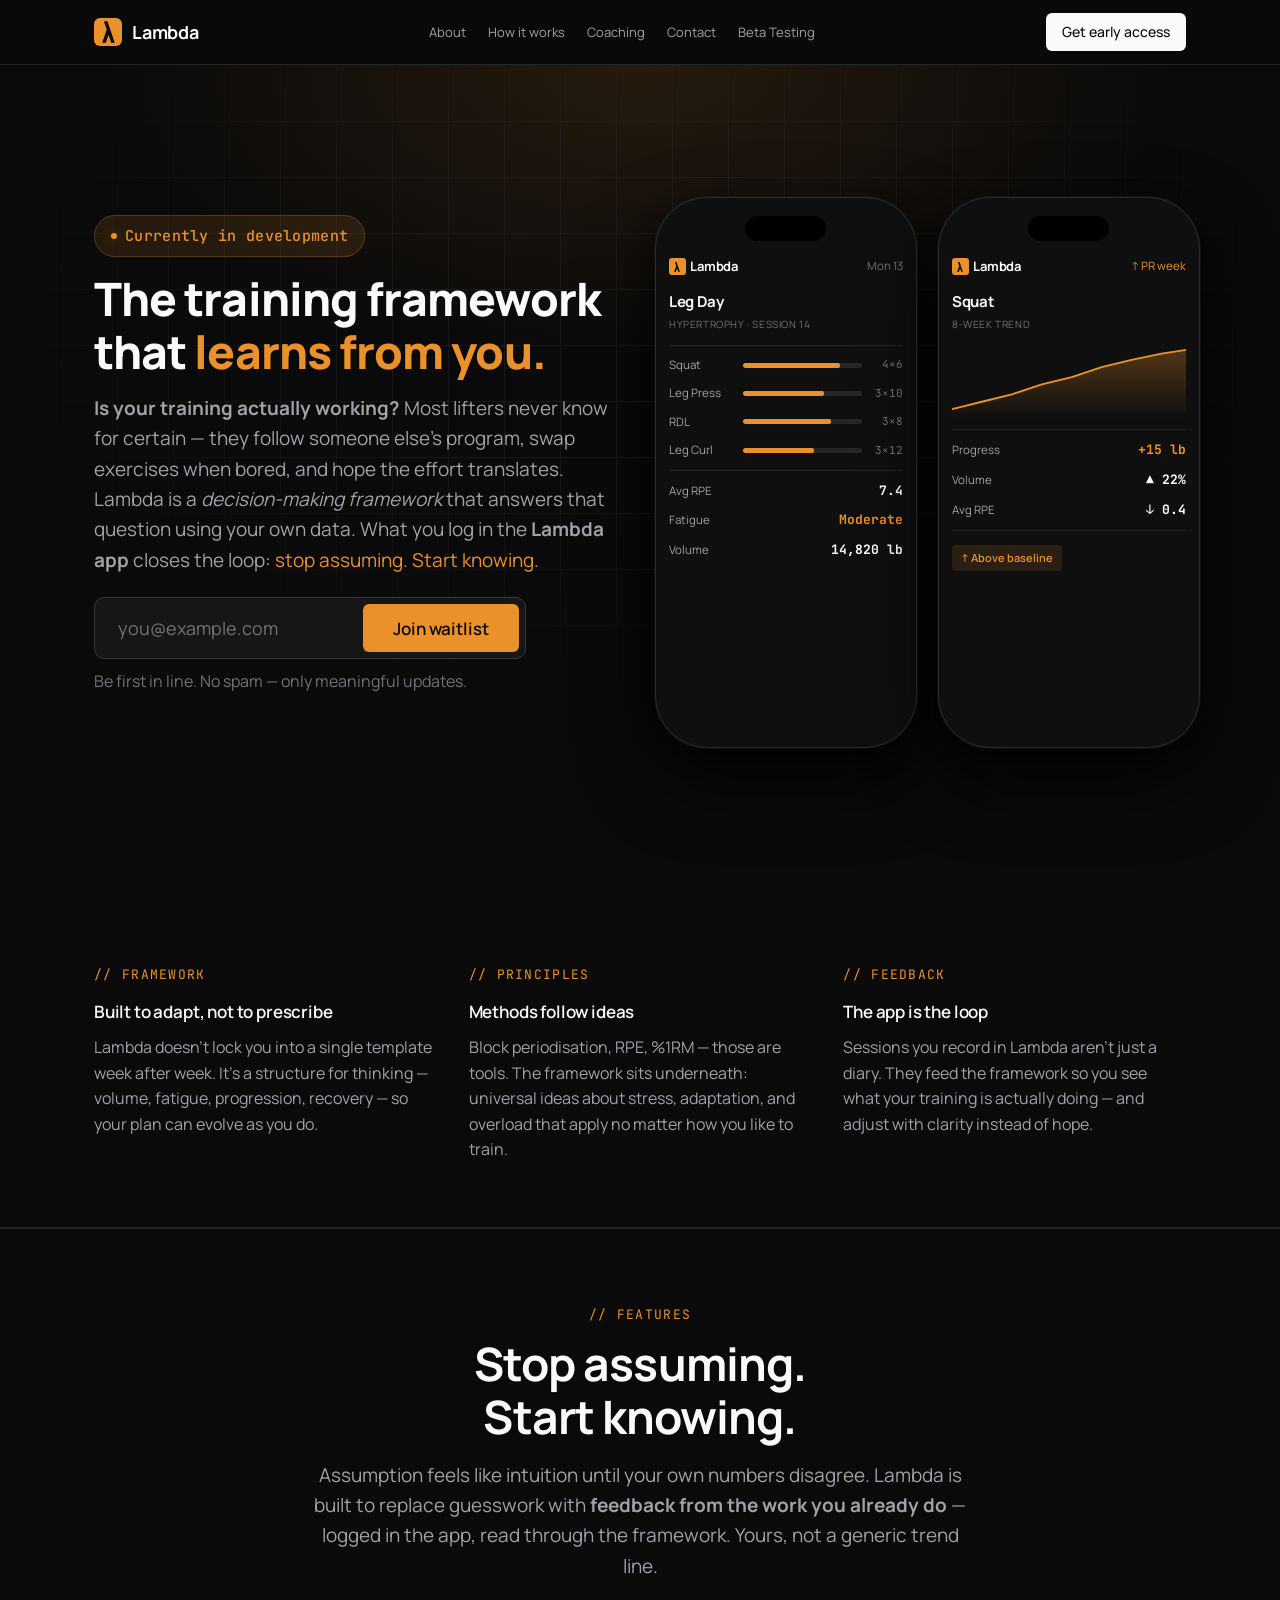
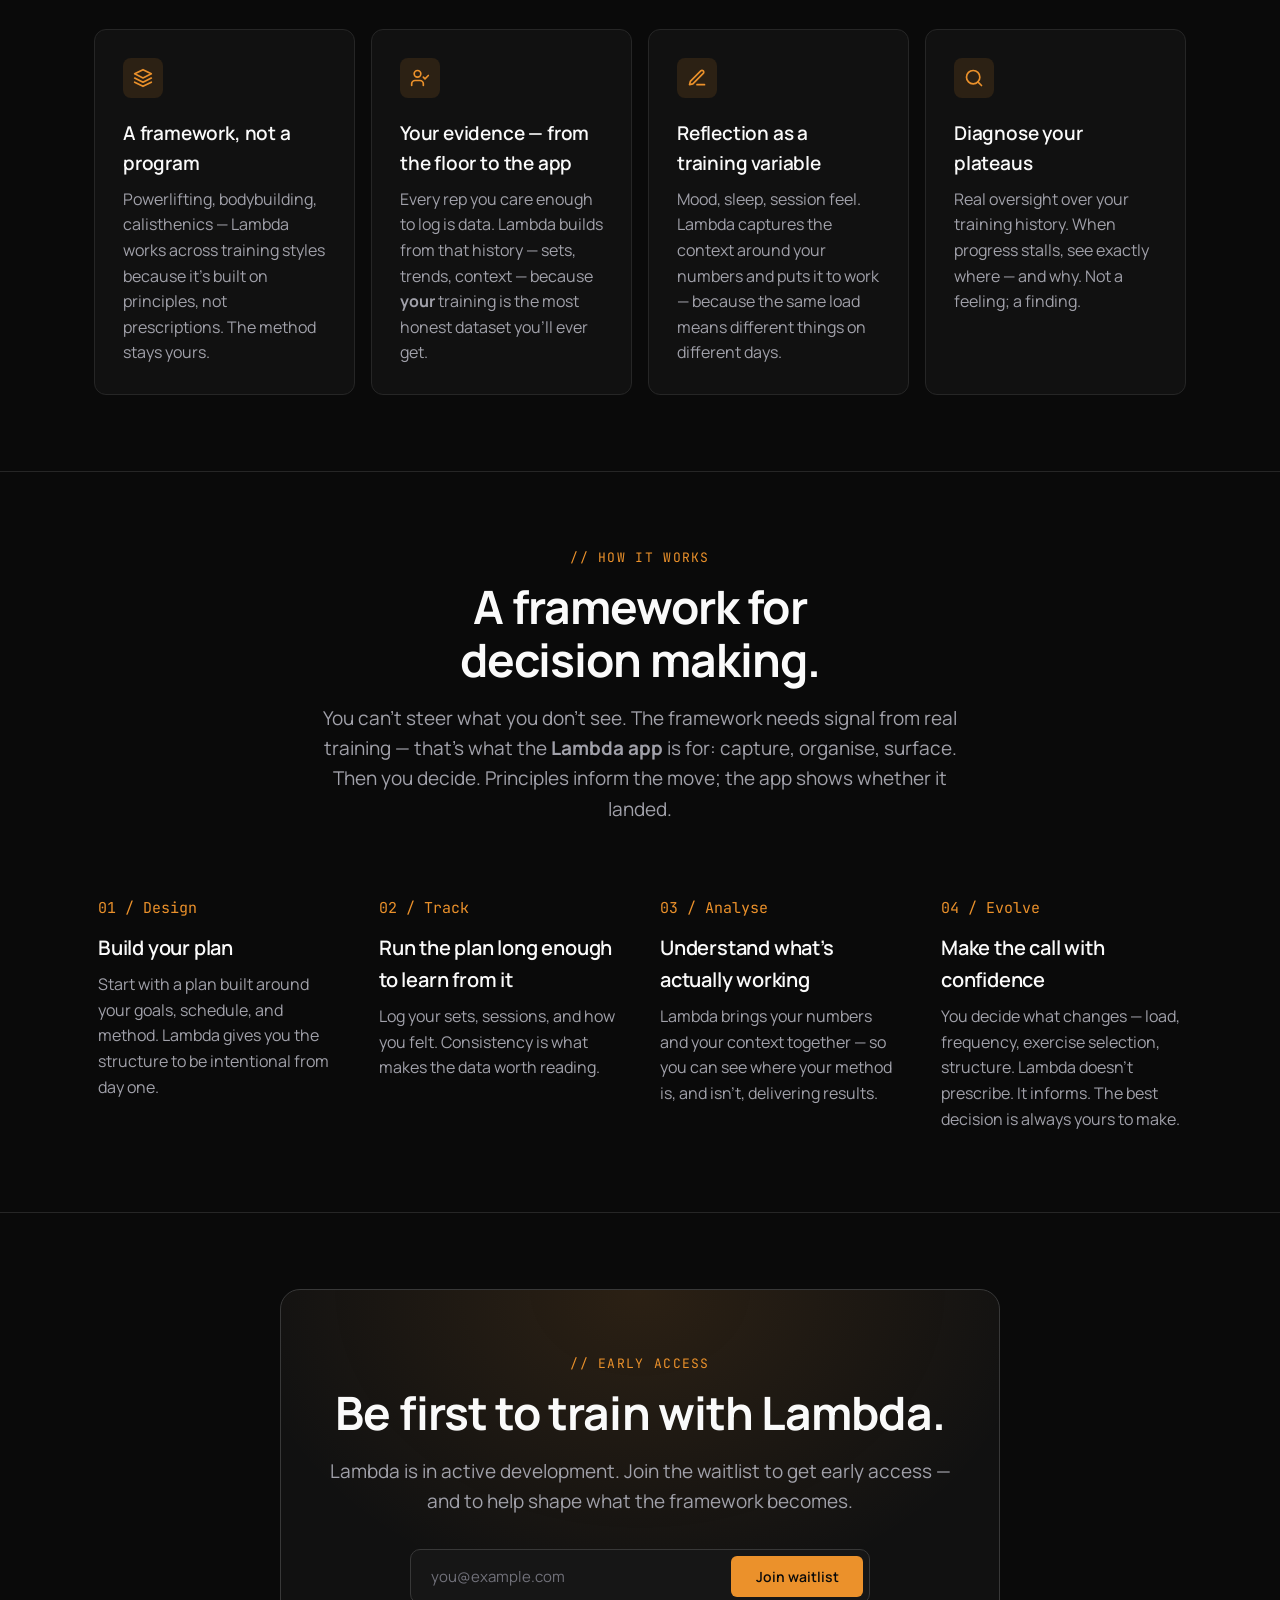
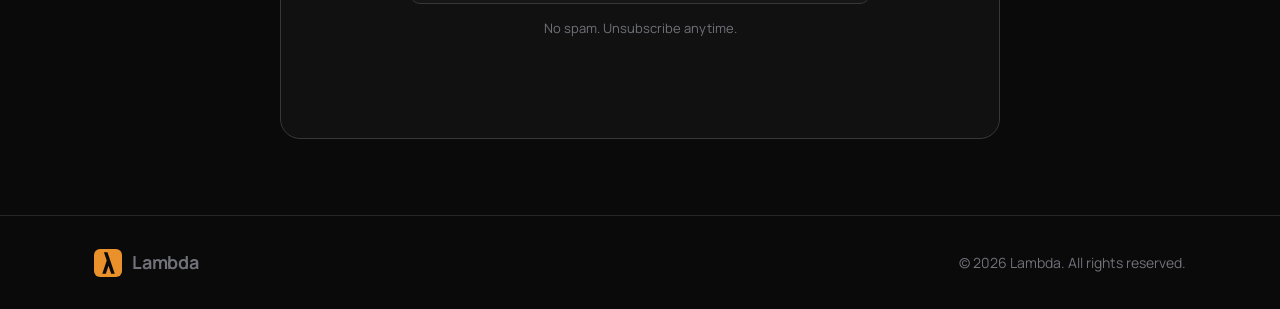
==== commit d89215f0: "added other pages" ====
--- a/index.html
+++ b/index.html
@@ -3,846 +3,16 @@
 <head>
     <meta charset="UTF-8">
     <meta name="viewport" content="width=device-width, initial-scale=1.0">
-    <title>Lambda — The resistance training framework</title>
-    <meta name="description" content="Lambda is a resistance training framework built on your data. Individualized programming, progressive overload, and real insight — for lifters who want to actually understand their training.">
-    <meta property="og:title" content="Lambda — The resistance training framework">
-    <meta property="og:description" content="Individualized programming, progressive overload, and real insight — for lifters who want to actually understand their training.">
+    <title>Lambda &mdash; The resistance training framework</title>
+    <meta name="description" content="Lambda is a decision-making framework for resistance training. Your data, your history, your conclusions &mdash; stop assuming, start knowing.">
+    <meta property="og:title" content="Lambda &mdash; The resistance training framework">
+    <meta property="og:description" content="Decision-making framework for resistance training. Your data closes the loop. Stop assuming, start knowing.">
     <meta property="og:type" content="website">
     <link rel="icon" type="image/svg+xml" href="favicon.svg">
     <link rel="preconnect" href="https://fonts.googleapis.com">
     <link rel="preconnect" href="https://fonts.gstatic.com" crossorigin>
     <link href="https://fonts.googleapis.com/css2?family=Manrope:wght@400;500;600;700;800&family=JetBrains+Mono:wght@400;500&display=swap" rel="stylesheet">
-    <style>
-        :root {
-            --bg: #0a0a0a;
-            --bg-elevated: #111111;
-            --surface: #161616;
-            --border: #262626;
-            --border-strong: #383838;
-            --text: #fafafa;
-            --text-muted: #a1a1aa;
-            --text-dim: #71717a;
-            --accent: #eb912b;
-            --accent-dim: rgba(235, 145, 43, 0.12);
-            --accent-glow: rgba(235, 145, 43, 0.4);
-            --max-width: 1140px;
-        }
-
-        * { box-sizing: border-box; margin: 0; padding: 0; }
-
-        html { scroll-behavior: smooth; }
-
-        body {
-            background-color: var(--bg);
-            color: var(--text);
-            font-family: 'Manrope', -apple-system, BlinkMacSystemFont, 'Segoe UI', sans-serif;
-            font-size: 16px;
-            line-height: 1.6;
-            -webkit-font-smoothing: antialiased;
-            -moz-osx-font-smoothing: grayscale;
-            overflow-x: hidden;
-        }
-
-        .mono { font-family: 'JetBrains Mono', ui-monospace, SFMono-Regular, monospace; }
-
-        a { color: inherit; text-decoration: none; }
-
-        .container {
-            max-width: var(--max-width);
-            margin: 0 auto;
-            padding: 0 24px;
-        }
-
-        /* ---------- Nav ---------- */
-        nav {
-            position: sticky;
-            top: 0;
-            z-index: 50;
-            backdrop-filter: blur(12px);
-            -webkit-backdrop-filter: blur(12px);
-            background: rgba(10, 10, 10, 0.72);
-            border-bottom: 1px solid var(--border);
-        }
-        .nav-inner {
-            display: flex;
-            align-items: center;
-            justify-content: space-between;
-            height: 64px;
-        }
-        .logo {
-            display: flex;
-            align-items: center;
-            gap: 10px;
-            font-weight: 700;
-            font-size: 18px;
-            letter-spacing: -0.01em;
-        }
-        .logo-mark {
-            width: 28px;
-            height: 28px;
-            display: grid;
-            place-items: center;
-            background: var(--accent);
-            color: #0a0a0a;
-            border-radius: 6px;
-        }
-        .logo-mark svg { display: block; }
-        .nav-links {
-            display: flex;
-            gap: 32px;
-            font-size: 14px;
-            color: var(--text-muted);
-        }
-        .nav-links a:hover { color: var(--text); }
-        .nav-cta {
-            font-size: 14px;
-            font-weight: 500;
-            padding: 8px 16px;
-            background: var(--text);
-            color: var(--bg);
-            border-radius: 6px;
-            transition: opacity 0.2s ease;
-        }
-        .nav-cta:hover { opacity: 0.85; }
-
-        .hero {
-            position: relative;
-            padding: clamp(8px, 1.2vh, 16px) 0 clamp(28px, 3.5vh, 40px);
-            overflow: hidden;
-            min-height: calc(100vh - 64px);
-            display: flex;
-            align-items: center;
-        }
-        .hero > .container { width: 100%; }
-        .hero::before {
-            content: '';
-            position: absolute;
-            inset: 0;
-            background:
-                radial-gradient(ellipse 60% 50% at 50% 0%, var(--accent-dim), transparent 70%),
-                linear-gradient(180deg, transparent 0%, var(--bg) 90%);
-            pointer-events: none;
-            z-index: 0;
-        }
-        .hero-grid {
-            position: absolute;
-            inset: 0;
-            background-image:
-                linear-gradient(var(--border) 1px, transparent 1px),
-                linear-gradient(90deg, var(--border) 1px, transparent 1px);
-            background-size: 56px 56px;
-            mask-image: radial-gradient(ellipse 70% 60% at 50% 30%, #000 30%, transparent 75%);
-            -webkit-mask-image: radial-gradient(ellipse 70% 60% at 50% 30%, #000 30%, transparent 75%);
-            opacity: 0.5;
-            z-index: 0;
-        }
-        .hero-inner {
-            position: relative;
-            z-index: 1;
-            display: grid;
-            grid-template-columns: minmax(0, 560px) auto;
-            align-items: center;
-            gap: clamp(40px, 4.5vw, 80px);
-        }
-        .hero-text {
-            display: flex;
-            flex-direction: column;
-            align-items: flex-start;
-            min-width: 0;
-            max-width: 560px;
-            width: 100%;
-            container-type: inline-size;
-            overflow: visible;
-            position: relative;
-            z-index: 2;
-        }
-
-        .eyebrow {
-            display: inline-flex;
-            align-items: center;
-            gap: 8px;
-            padding: 6px 12px;
-            font-size: 12px;
-            font-weight: 500;
-            color: var(--accent);
-            background: var(--accent-dim);
-            border: 1px solid rgba(235, 145, 43, 0.25);
-            border-radius: 999px;
-            margin-bottom: 28px;
-            letter-spacing: 0.02em;
-        }
-        .hero-text .eyebrow {
-            margin-bottom: 16px;
-            padding: 8px 16px;
-            font-size: 15px;
-        }
-        .eyebrow .dot {
-            width: 6px;
-            height: 6px;
-            background: var(--accent);
-            border-radius: 50%;
-            box-shadow: 0 0 12px var(--accent-glow);
-        }
-
-        h1 {
-            font-size: clamp(40px, 6.5vw, 72px);
-            line-height: 1.05;
-            font-weight: 800;
-            letter-spacing: -0.03em;
-            margin-bottom: 24px;
-            max-width: 23ch;
-            margin-left: 0;
-            margin-right: 0;
-        }
-        /* Fixed two-line hero: only <br> breaks lines; size scales down on narrow viewports */
-        h1.headline-fixed-lines {
-            max-width: min(100%, calc(100vw - 48px));
-            white-space: nowrap;
-            font-size: clamp(17px, 5.75vw + 0.35rem, 72px);
-        }
-        /* Hero: allow lines to wrap — global headline-fixed-lines uses nowrap */
-        .hero-text h1.headline-fixed-lines {
-            max-width: 100%;
-            box-sizing: border-box;
-            margin-bottom: 14px;
-            line-height: 1.15;
-            letter-spacing: -0.02em;
-            white-space: normal;
-            font-size: clamp(22px, 4.37vw + 0.85rem, 46px);
-            font-size: clamp(22px, 0.85rem + 6.9cqi, 46px);
-        }
-        h1 .accent {
-            color: var(--accent);
-        }
-
-        /* ---------- Email form ---------- */
-        .signup {
-            display: flex;
-            gap: 8px;
-            max-width: 460px;
-            margin: 0;
-            background: var(--surface);
-            border: 1px solid var(--border-strong);
-            border-radius: 10px;
-            padding: 6px;
-            transition: border-color 0.2s ease;
-        }
-        .signup:focus-within {
-            border-color: var(--accent);
-            box-shadow: 0 0 0 4px var(--accent-dim);
-        }
-        .signup input {
-            flex: 1;
-            background: transparent;
-            border: none;
-            outline: none;
-            color: var(--text);
-            padding: 10px 14px;
-            font-family: inherit;
-            font-size: 15px;
-        }
-        .signup input::placeholder { color: var(--text-dim); }
-        .signup button {
-            position: relative;
-            display: inline-flex;
-            align-items: center;
-            justify-content: center;
-            min-width: 132px;
-            background: var(--accent);
-            color: #0a0a0a;
-            border: none;
-            padding: 10px 20px;
-            font-family: inherit;
-            font-weight: 600;
-            font-size: 14px;
-            border-radius: 6px;
-            cursor: pointer;
-            transition: filter 0.2s ease, transform 0.05s ease;
-        }
-        .signup button:hover { filter: brightness(1.08); }
-        .signup button:active { transform: scale(0.98); }
-        .signup button:disabled { opacity: 0.6; cursor: not-allowed; }
-
-        .hero-text .signup {
-            max-width: 100%;
-        }
-        .hero-text .signup input {
-            font-size: 18px;
-            padding: 12px 17px;
-        }
-        .hero-text .signup button {
-            font-size: 17px;
-            padding: 12px 24px;
-            min-width: 156px;
-        }
-
-        .signup-note {
-            margin-top: 14px;
-            font-size: 13px;
-            color: var(--text-dim);
-        }
-        .hero-text .signup-note {
-            margin-top: 10px;
-            font-size: 16px;
-        }
-        .signup-status {
-            margin-top: 16px;
-            font-size: 14px;
-            min-height: 20px;
-        }
-        .signup-status.success { color: var(--accent); }
-        .signup-status.error { color: #ff6b6b; }
-
-        @media (max-width: 520px) {
-            .signup { flex-direction: column; padding: 8px; }
-            .signup button { width: 100%; padding: 12px; }
-        }
-
-        /* ---------- Sections ---------- */
-        section { padding: 76px 0; }
-        section + section { border-top: 1px solid var(--border); }
-
-        .section-header { text-align: center; margin-bottom: 48px; }
-        .section-label {
-            font-family: 'JetBrains Mono', monospace;
-            font-size: 13px;
-            color: var(--accent);
-            letter-spacing: 0.1em;
-            text-transform: uppercase;
-            margin-bottom: 12px;
-        }
-        h2 {
-            font-size: clamp(32px, 3.68vw, 46px);
-            font-weight: 700;
-            letter-spacing: -0.02em;
-            line-height: 1.15;
-            max-width: 22ch;
-            margin: 0 auto 16px;
-        }
-        /* Section titles with explicit <br>: no extra wrapping */
-        h2.headline-fixed-lines {
-            max-width: min(100%, calc(100vw - 48px));
-            white-space: nowrap;
-            font-size: clamp(22px, 4.37vw + 0.85rem, 46px);
-        }
-        .section-sub {
-            color: var(--text-muted);
-            max-width: 56ch;
-            margin: 0 auto;
-            font-size: 19px;
-        }
-        .hero-text .section-sub {
-            margin: 0 0 22px;
-            max-width: 100%;
-        }
-        .features {
-            display: grid;
-            grid-template-columns: repeat(auto-fit, minmax(260px, 1fr));
-            gap: 16px;
-        }
-        .feature {
-            background: var(--bg-elevated);
-            border: 1px solid var(--border);
-            border-radius: 12px;
-            padding: 28px;
-            transition: border-color 0.2s ease, transform 0.2s ease;
-        }
-        @media (hover: hover) {
-            .feature:hover {
-                border-color: var(--border-strong);
-                transform: translateY(-2px);
-            }
-        }
-        .feature-icon {
-            width: 40px;
-            height: 40px;
-            border-radius: 8px;
-            background: var(--accent-dim);
-            color: var(--accent);
-            display: grid;
-            place-items: center;
-            margin-bottom: 20px;
-        }
-        .feature h3 {
-            font-size: 19px;
-            font-weight: 600;
-            letter-spacing: -0.01em;
-            margin-bottom: 8px;
-        }
-        .feature p {
-            color: var(--text-muted);
-            font-size: 16px;
-            line-height: 1.6;
-        }
-
-        /* ---------- How it works ---------- */
-        .steps {
-            display: grid;
-            grid-template-columns: repeat(auto-fit, minmax(240px, 1fr));
-            gap: 32px;
-            counter-reset: step;
-        }
-        .step {
-            position: relative;
-            padding: 24px 4px 4px;
-        }
-        .step-num {
-            font-family: 'JetBrains Mono', monospace;
-            font-size: 15px;
-            color: var(--accent);
-            margin-bottom: 12px;
-        }
-        .step h3 {
-            font-size: 20px;
-            font-weight: 600;
-            margin-bottom: 8px;
-            letter-spacing: -0.01em;
-        }
-        .step p {
-            color: var(--text-muted);
-            font-size: 16px;
-        }
-
-        /* ---------- CTA ---------- */
-        .cta-section {
-            text-align: center;
-            position: relative;
-            overflow: hidden;
-        }
-        .cta-card {
-            position: relative;
-            background:
-                radial-gradient(ellipse 80% 100% at 50% 0%, var(--accent-dim), transparent 70%),
-                var(--bg-elevated);
-            border: 1px solid var(--border-strong);
-            border-radius: 20px;
-            padding: 64px 32px;
-            max-width: 720px;
-            margin: 0 auto;
-        }
-        .cta-card h2 { margin-bottom: 16px; }
-        .cta-card .section-sub { margin-bottom: 32px; }
-        .cta-card .signup { margin: 0 auto; }
-        .cta-card .signup-note { text-align: center; }
-
-        /* ---------- Phone mockups ---------- */
-        .hero-phones {
-            display: flex;
-            align-items: flex-start;
-            justify-content: center;
-            gap: 21px;
-            padding: 0;
-            min-width: 0;
-            position: relative;
-            z-index: 1;
-        }
-        .phone {
-            width: 262px;
-            height: 551px;
-            background: #0f0f0f;
-            border-radius: 52px;
-            border: 1.5px solid #2c2c2c;
-            padding: 18px 13px 25px;
-            position: relative;
-            flex-shrink: 0;
-            align-self: flex-start;
-            overflow: hidden;
-            box-shadow:
-                0 0 0 1px rgba(255,255,255,0.04),
-                0 32px 72px rgba(0,0,0,0.65),
-                0 8px 24px rgba(0,0,0,0.45);
-        }
-        .phone-island {
-            width: 81px;
-            height: 25px;
-            background: #000;
-            border-radius: 15px;
-            margin: 0 auto 15px;
-        }
-        .ps-header {
-            display: flex;
-            align-items: center;
-            justify-content: space-between;
-            margin-bottom: 13px;
-        }
-        .ps-logo {
-            display: flex;
-            align-items: center;
-            gap: 4px;
-            font-size: 13px;
-            font-weight: 700;
-            letter-spacing: -0.01em;
-            color: var(--text);
-        }
-        .ps-logo-mark {
-            width: 17px;
-            height: 17px;
-            background: var(--accent);
-            border-radius: 3px;
-            display: grid;
-            place-items: center;
-        }
-        .ps-logo-mark svg { display: block; }
-        .ps-title {
-            font-size: 15px;
-            font-weight: 700;
-            color: var(--text);
-            margin-bottom: 2px;
-            letter-spacing: -0.02em;
-        }
-        .ps-sub {
-            font-size: 10px;
-            color: var(--text-dim);
-            margin-bottom: 13px;
-            letter-spacing: 0.06em;
-            text-transform: uppercase;
-        }
-        .ps-divider {
-            height: 1px;
-            background: var(--border);
-            margin: 10px 0;
-        }
-        .ps-row {
-            display: flex;
-            align-items: center;
-            gap: 7px;
-            margin-bottom: 10px;
-        }
-        .ps-row-label {
-            font-size: 11.5px;
-            color: var(--text-muted);
-            width: 67px;
-            flex-shrink: 0;
-        }
-        .ps-row-bar {
-            flex: 1;
-            height: 5px;
-            background: var(--border);
-            border-radius: 2px;
-            overflow: hidden;
-        }
-        .ps-row-bar-fill {
-            height: 100%;
-            background: var(--accent);
-            border-radius: 2px;
-        }
-        .ps-row-val {
-            font-size: 11px;
-            color: var(--text-dim);
-            width: 34px;
-            text-align: right;
-            flex-shrink: 0;
-            font-family: 'JetBrains Mono', monospace;
-        }
-        .ps-stat {
-            display: flex;
-            justify-content: space-between;
-            align-items: baseline;
-            margin-bottom: 9px;
-        }
-        .ps-stat-label { font-size: 11.5px; color: var(--text-muted); }
-        .ps-stat-val {
-            font-size: 13px;
-            font-weight: 700;
-            color: var(--text);
-            font-family: 'JetBrains Mono', monospace;
-        }
-        .ps-stat-val.is-accent { color: var(--accent); }
-        .ps-chart {
-            width: 100%;
-            height: 74px;
-            margin: 10px 0;
-            display: block;
-        }
-        .ps-badge {
-            display: inline-flex;
-            align-items: center;
-            font-size: 11px;
-            padding: 4px 9px;
-            border-radius: 4px;
-            background: var(--accent-dim);
-            color: var(--accent);
-            font-weight: 600;
-            margin-top: 4px;
-        }
-
-        /* Phones: same entrance timing so translateY animation doesn’t leave one handset offset */
-        body.is-ready .hero-phones .hero-reveal:nth-child(1),
-        body.is-ready .hero-phones .hero-reveal:nth-child(2) {
-            transition-delay: 0.34s;
-        }
-
-        @media (max-width: 960px) {
-            .hero-inner { grid-template-columns: 1fr; }
-            .hero-text { align-items: center; text-align: center; flex: none; max-width: 560px; width: 100%; }
-            .hero-phones { display: none; }
-            h1 { margin-left: auto; margin-right: auto; }
-            .hero-text .section-sub { margin: 0 auto 40px; }
-            .signup { margin: 0 auto; }
-        }
-
-        /* ---------- Footer ---------- */
-        footer {
-            border-top: 1px solid var(--border);
-            padding: 32px 0;
-            color: var(--text-dim);
-            font-size: 14px;
-        }
-        .footer-inner {
-            display: flex;
-            justify-content: space-between;
-            align-items: center;
-            flex-wrap: wrap;
-            gap: 16px;
-        }
-
-        /* Carousel (arrows + track; nav hidden on desktop) */
-        .carousel-nav {
-            display: none;
-            justify-content: center;
-            align-items: center;
-            gap: 12px;
-            margin-top: 16px;
-        }
-        .carousel-btn {
-            width: 44px;
-            height: 44px;
-            padding: 0;
-            border-radius: 10px;
-            border: 1px solid var(--border-strong);
-            background: var(--surface);
-            color: var(--text);
-            cursor: pointer;
-            display: inline-flex;
-            align-items: center;
-            justify-content: center;
-            transition: background 0.2s ease, border-color 0.2s ease, opacity 0.2s ease;
-        }
-        .carousel-btn:disabled {
-            opacity: 0.35;
-            cursor: not-allowed;
-        }
-        @media (hover: hover) {
-            .carousel-btn:hover:not(:disabled) {
-                background: var(--bg-elevated);
-                border-color: var(--accent);
-                color: var(--accent);
-            }
-        }
-        .carousel-btn svg {
-            display: block;
-            width: 20px;
-            height: 20px;
-        }
-
-        /* ---------- Page load overlay ---------- */
-        .page-loader {
-            position: fixed;
-            inset: 0;
-            z-index: 9999;
-            display: flex;
-            flex-direction: column;
-            align-items: center;
-            justify-content: center;
-            gap: 20px;
-            background: var(--bg);
-            transition: opacity 0.55s ease, visibility 0.55s ease;
-        }
-        .page-loader.is-hidden {
-            opacity: 0;
-            visibility: hidden;
-            pointer-events: none;
-        }
-        .page-loader__ring {
-            width: 44px;
-            height: 44px;
-            border-radius: 50%;
-            border: 2px solid var(--border-strong);
-            border-top-color: var(--accent);
-            animation: loader-spin 0.75s linear infinite;
-        }
-        .page-loader__mark {
-            width: 36px;
-            height: 36px;
-            display: grid;
-            place-items: center;
-            background: var(--accent);
-            border-radius: 8px;
-            animation: loader-pulse 1.4s ease-in-out infinite;
-        }
-        .page-loader__mark svg { display: block; }
-        .page-loader__label {
-            font-family: 'JetBrains Mono', ui-monospace, monospace;
-            font-size: 11px;
-            letter-spacing: 0.12em;
-            text-transform: uppercase;
-            color: var(--text-dim);
-        }
-
-        @keyframes loader-spin {
-            to { transform: rotate(360deg); }
-        }
-        @keyframes loader-pulse {
-            0%, 100% { transform: scale(1); opacity: 1; }
-            50% { transform: scale(0.94); opacity: 0.85; }
-        }
-
-        /* Initial entrance (hero) */
-        body:not(.is-ready) .hero-reveal {
-            opacity: 0;
-            transform: translateY(16px);
-        }
-        body.is-ready .hero-reveal {
-            opacity: 1;
-            transform: translateY(0);
-            transition: opacity 0.65s cubic-bezier(0.22, 1, 0.36, 1), transform 0.65s cubic-bezier(0.22, 1, 0.36, 1);
-        }
-        body.is-ready .hero-reveal:nth-child(1) { transition-delay: 0.05s; }
-        body.is-ready .hero-reveal:nth-child(2) { transition-delay: 0.12s; }
-        body.is-ready .hero-reveal:nth-child(3) { transition-delay: 0.19s; }
-        body.is-ready .hero-reveal:nth-child(4) { transition-delay: 0.26s; }
-        body.is-ready .hero-reveal:nth-child(5) { transition-delay: 0.33s; }
-
-        /* Scroll reveal */
-        .reveal-on-scroll {
-            opacity: 0;
-            transform: translateY(20px);
-            transition: opacity 0.65s cubic-bezier(0.22, 1, 0.36, 1), transform 0.65s cubic-bezier(0.22, 1, 0.36, 1);
-        }
-        .reveal-on-scroll.is-visible {
-            opacity: 1;
-            transform: translateY(0);
-        }
-        .reveal-stagger.is-visible > .reveal-on-scroll {
-            opacity: 1;
-            transform: translateY(0);
-        }
-        .reveal-stagger.is-visible > .reveal-on-scroll:nth-child(1) { transition-delay: 0.04s; }
-        .reveal-stagger.is-visible > .reveal-on-scroll:nth-child(2) { transition-delay: 0.1s; }
-        .reveal-stagger.is-visible > .reveal-on-scroll:nth-child(3) { transition-delay: 0.16s; }
-        .reveal-stagger.is-visible > .reveal-on-scroll:nth-child(4) { transition-delay: 0.22s; }
-
-        /* Submit button loading */
-        .signup button .btn-spinner {
-            position: absolute;
-            width: 18px;
-            height: 18px;
-            border-radius: 50%;
-            border: 2px solid rgba(10, 10, 10, 0.25);
-            border-top-color: #0a0a0a;
-            opacity: 0;
-            transform: scale(0.85);
-            transition: opacity 0.2s ease;
-            pointer-events: none;
-        }
-        .signup button.is-loading .btn-spinner {
-            opacity: 1;
-            animation: loader-spin 0.65s linear infinite;
-        }
-        .signup button.is-loading .btn-text {
-            opacity: 0;
-        }
-        .signup button .btn-text {
-            transition: opacity 0.15s ease;
-        }
-
-        /* ---------- Mobile layout (carousel + rhythm) ---------- */
-        @media (max-width: 720px) {
-            .nav-links { display: none; }
-
-            section#features,
-            section#how,
-            section#waitlist {
-                scroll-margin-top: 80px;
-            }
-
-            section { padding: 52px 0; }
-
-            .section-header { margin-bottom: 36px; }
-
-            .hero {
-                padding: 36px 0 40px;
-            }
-            .eyebrow { margin-bottom: 20px; }
-            .hero-text .section-sub { margin-bottom: 32px; }
-
-            .cta-card {
-                padding: 40px 20px;
-            }
-            .cta-card .section-sub { margin-bottom: 24px; }
-
-            footer { padding: 24px 0; }
-
-            .carousel-nav {
-                display: flex;
-            }
-
-            /* Horizontal scroll-snap carousels */
-            .carousel-track {
-                display: flex;
-                flex-direction: row;
-                flex-wrap: nowrap;
-                gap: 12px;
-                overflow-x: auto;
-                overflow-y: hidden;
-                scroll-snap-type: x mandatory;
-                scroll-padding-inline: 24px;
-                -webkit-overflow-scrolling: touch;
-                overscroll-behavior-x: contain;
-                margin-left: -24px;
-                margin-right: -24px;
-                padding-left: 24px;
-                padding-right: 24px;
-                padding-bottom: 2px;
-                scrollbar-width: none;
-                -ms-overflow-style: none;
-            }
-            .carousel-track::-webkit-scrollbar {
-                display: none;
-            }
-
-            /* One full-width slide per view (matches track padding, no adjacent peek) */
-            .carousel-track .feature,
-            .carousel-track .step {
-                flex: 0 0 calc(100vw - 48px);
-                width: calc(100vw - 48px);
-                max-width: calc(100vw - 48px);
-                scroll-snap-align: start;
-                scroll-snap-stop: normal;
-            }
-
-            .carousel-track .step {
-                background: var(--bg-elevated);
-                border: 1px solid var(--border);
-                border-radius: 12px;
-                padding: 24px 20px;
-                box-sizing: border-box;
-            }
-        }
-
-        @media (prefers-reduced-motion: reduce) {
-            html { scroll-behavior: auto; }
-            .page-loader,
-            .page-loader__ring,
-            .page-loader__mark,
-            .signup button .btn-spinner,
-            .hero-reveal,
-            .reveal-on-scroll {
-                animation: none !important;
-                transition: none !important;
-            }
-            .page-loader__ring { border-top-color: var(--accent); animation: none; }
-            body:not(.is-ready) .hero-reveal,
-            .reveal-on-scroll,
-            .reveal-stagger > .reveal-on-scroll {
-                opacity: 1;
-                transform: none;
-            }
-            .page-loader.is-hidden {
-                transition: opacity 0.15s ease;
-            }
-        }
-    </style>
+    <link rel="stylesheet" href="styles.css">
 </head>
 <body>
     <div id="page-loader" class="page-loader" role="status" aria-live="polite" aria-busy="true" aria-label="Loading">
@@ -857,21 +27,22 @@
 
     <nav>
         <div class="container nav-inner">
-            <div class="logo">
+            <a href="index.html" class="logo" aria-label="Lambda home">
                 <span class="logo-mark" aria-hidden="true">
                     <svg viewBox="0 0 314 528" width="13" height="22" focusable="false">
                         <path d="M222,521L157.03,330.888,92.86,521.622H6.8L114,206,46,6h86L308,521H222Z" fill="#0a0a0a"/>
                     </svg>
                 </span>
                 <span>Lambda</span>
-            </div>
+            </a>
             <div class="nav-links">
-                <a href="#about">About</a>
-                <a href="#how">How it works</a>
-                <a href="#contact">Contact</a>
-                <a href="#waitlist">Beta Testing</a>
-            </div>
-            <a href="#waitlist" class="nav-cta">Get early access</a>
+                <a href="about.html">About</a>
+                <a href="how-it-works.html">How it works</a>
+                <a href="coaching.html">Coaching</a>
+                <a href="contact.html">Contact</a>
+                <a href="beta-testing.html">Beta Testing</a>
+            </div>
+            <a href="beta-testing.html" class="nav-cta">Get early access</a>
         </div>
     </nav>
 
@@ -886,13 +57,13 @@
                 </div>
                 <h1 class="hero-reveal headline-fixed-lines">The training framework<br>that <span class="accent">learns from you.</span></h1>
                 <p class="section-sub hero-reveal">
-                    A resistance training framework built around your data. The principles that drive progress are universal — Lambda helps you apply them to your training, your body, and your goals.
+                    <strong>Is your training actually working?</strong> Most lifters never know for certain &mdash; they follow someone else&rsquo;s program, swap exercises when bored, and hope the effort translates. Lambda is a <em>decision-making framework</em> that answers that question using your own data. What you log in the <strong>Lambda app</strong> closes the loop: <span class="accent">stop assuming. Start knowing.</span>
                 </p>
                 <form id="waitlist-form" class="signup hero-reveal" novalidate>
                     <input type="email" name="email" placeholder="you@example.com" required autocomplete="email">
                     <button type="submit" aria-busy="false"><span class="btn-spinner" aria-hidden="true"></span><span class="btn-text">Join waitlist</span></button>
                 </form>
-                <p class="signup-note hero-reveal">Be first in line. No spam — only meaningful updates.</p>
+                <p class="signup-note hero-reveal">Be first in line. No spam &mdash; only meaningful updates.</p>
                 <p id="signup-status" class="signup-status" role="status" aria-live="polite"></p>
             </div>
 
@@ -913,27 +84,27 @@
                             <span style="font-size:11.5px;color:var(--text-dim)">Mon 13</span>
                         </div>
                         <div class="ps-title">Leg Day</div>
-                        <div class="ps-sub">Hypertrophy · Session 14</div>
+                        <div class="ps-sub">Hypertrophy &middot; Session 14</div>
                         <div class="ps-divider"></div>
                         <div class="ps-row">
                             <span class="ps-row-label">Squat</span>
                             <div class="ps-row-bar"><div class="ps-row-bar-fill" style="width:82%"></div></div>
-                            <span class="ps-row-val">4×6</span>
+                            <span class="ps-row-val">4&times;6</span>
                         </div>
                         <div class="ps-row">
                             <span class="ps-row-label">Leg Press</span>
                             <div class="ps-row-bar"><div class="ps-row-bar-fill" style="width:68%"></div></div>
-                            <span class="ps-row-val">3×10</span>
+                            <span class="ps-row-val">3&times;10</span>
                         </div>
                         <div class="ps-row">
                             <span class="ps-row-label">RDL</span>
                             <div class="ps-row-bar"><div class="ps-row-bar-fill" style="width:74%"></div></div>
-                            <span class="ps-row-val">3×8</span>
+                            <span class="ps-row-val">3&times;8</span>
                         </div>
                         <div class="ps-row">
                             <span class="ps-row-label">Leg Curl</span>
                             <div class="ps-row-bar"><div class="ps-row-bar-fill" style="width:60%"></div></div>
-                            <span class="ps-row-val">3×12</span>
+                            <span class="ps-row-val">3&times;12</span>
                         </div>
                         <div class="ps-divider"></div>
                         <div class="ps-stat">
@@ -964,7 +135,7 @@
                                 </div>
                                 <span>Lambda</span>
                             </div>
-                            <span style="font-size:11.5px;color:var(--accent)">↗ PR week</span>
+                            <span style="font-size:11.5px;color:var(--accent)">&uarr; PR week</span>
                         </div>
                         <div class="ps-title">Squat</div>
                         <div class="ps-sub">8-week trend</div>
@@ -985,20 +156,40 @@
                         </div>
                         <div class="ps-stat">
                             <span class="ps-stat-label">Volume</span>
-                            <span class="ps-stat-val">▲ 22%</span>
+                            <span class="ps-stat-val">&#9650; 22%</span>
                         </div>
                         <div class="ps-stat">
                             <span class="ps-stat-label">Avg RPE</span>
-                            <span class="ps-stat-val">↓ 0.4</span>
+                            <span class="ps-stat-val">&darr; 0.4</span>
                         </div>
                         <div class="ps-divider"></div>
-                        <div class="ps-badge">↑ Above baseline</div>
+                        <div class="ps-badge">&uarr; Above baseline</div>
                     </div>
                 </div>
             </div>
 
         </div>
     </header>
+
+    <section class="overview-strip reveal-on-scroll" aria-label="What Lambda is">
+        <div class="container overview-grid">
+            <div class="overview-pillar">
+                <div class="section-label">// Framework</div>
+                <h3>Built to adapt, not to prescribe</h3>
+                <p>Lambda doesn&rsquo;t lock you into a single template week after week. It&rsquo;s a structure for thinking &mdash; volume, fatigue, progression, recovery &mdash; so your plan can evolve as you do.</p>
+            </div>
+            <div class="overview-pillar">
+                <div class="section-label">// Principles</div>
+                <h3>Methods follow ideas</h3>
+                <p>Block periodisation, RPE, %1RM &mdash; those are tools. The framework sits underneath: universal ideas about stress, adaptation, and overload that apply no matter how you like to train.</p>
+            </div>
+            <div class="overview-pillar">
+                <div class="section-label">// Feedback</div>
+                <h3>The app is the loop</h3>
+                <p>Sessions you record in Lambda aren&rsquo;t just a diary. They feed the framework so you see what your training is actually doing &mdash; and adjust with clarity instead of hope.</p>
+            </div>
+        </div>
+    </section>
 
     <section id="features">
         <div class="container">
@@ -1006,7 +197,7 @@
                 <div class="section-label">// Features</div>
                 <h2 class="headline-fixed-lines">Stop assuming.<br>Start knowing.</h2>
                 <p class="section-sub">
-                    Lambda turns your training into a clear, evolving picture of what's working, what isn't, and what comes next. Not someone else's data. Yours.
+                    Assumption feels like intuition until your own numbers disagree. Lambda is built to replace guesswork with <strong>feedback from the work you already do</strong> &mdash; logged in the app, read through the framework. Yours, not a generic trend line.
                 </p>
             </div>
 
@@ -1017,28 +208,28 @@
                         <svg width="20" height="20" viewBox="0 0 24 24" fill="none" stroke="currentColor" stroke-width="2" stroke-linecap="round" stroke-linejoin="round"><polygon points="12 2 2 7 12 12 22 7 12 2"/><polyline points="2 17 12 22 22 17"/><polyline points="2 12 12 17 22 12"/></svg>
                     </div>
                     <h3>A framework, not a program</h3>
-                    <p>Powerlifting, bodybuilding, calisthenics — Lambda works across paradigms because it's built on principles, not prescriptions. The method stays yours.</p>
+                    <p>Powerlifting, bodybuilding, calisthenics &mdash; Lambda works across training styles because it&rsquo;s built on principles, not prescriptions. The method stays yours.</p>
                 </div>
                 <div class="feature reveal-on-scroll">
                     <div class="feature-icon">
                         <svg width="20" height="20" viewBox="0 0 24 24" fill="none" stroke="currentColor" stroke-width="2" stroke-linecap="round" stroke-linejoin="round"><path d="M16 21v-2a4 4 0 0 0-4-4H6a4 4 0 0 0-4 4v2"/><circle cx="9" cy="7" r="4"/><polyline points="16 11 18 13 22 9"/></svg>
                     </div>
-                    <h3>Your evidence</h3>
-                    <p>Lambda builds from your own training history. Because your data is the most reliable evidence there is.</p>
+                    <h3>Your evidence &mdash; from the floor to the app</h3>
+                    <p>Every rep you care enough to log is data. Lambda builds from that history &mdash; sets, trends, context &mdash; because <strong>your</strong> training is the most honest dataset you&rsquo;ll ever get.</p>
                 </div>
                 <div class="feature reveal-on-scroll">
                     <div class="feature-icon">
                         <svg width="20" height="20" viewBox="0 0 24 24" fill="none" stroke="currentColor" stroke-width="2" stroke-linecap="round" stroke-linejoin="round"><path d="M12 20h9"/><path d="M16.5 3.5a2.121 2.121 0 0 1 3 3L7 19l-4 1 1-4 12.5-12.5z"/></svg>
                     </div>
                     <h3>Reflection as a training variable</h3>
-                    <p>Mood, perception, notes. Lambda captures the subjective side of training and puts it to work alongside your numbers.</p>
+                    <p>Mood, sleep, session feel. Lambda captures the context around your numbers and puts it to work &mdash; because the same load means different things on different days.</p>
                 </div>
                 <div class="feature reveal-on-scroll">
                     <div class="feature-icon">
                         <svg width="20" height="20" viewBox="0 0 24 24" fill="none" stroke="currentColor" stroke-width="2" stroke-linecap="round" stroke-linejoin="round"><circle cx="11" cy="11" r="8"/><line x1="21" y1="21" x2="16.65" y2="16.65"/></svg>
                     </div>
                     <h3>Diagnose your plateaus</h3>
-                    <p>Real oversight over your training history. When progress stalls, see exactly where — and why.</p>
+                    <p>Real oversight over your training history. When progress stalls, see exactly where &mdash; and why. Not a feeling; a finding.</p>
                 </div>
             </div>
             <div class="carousel-nav" role="group" aria-label="Feature carousel">
@@ -1059,7 +250,7 @@
                 <div class="section-label">// How it works</div>
                 <h2 class="headline-fixed-lines">A framework for<br>decision making.</h2>
                 <p class="section-sub">
-                    If you can't measure it, you can't manage it. Training data is highly quantifiable — and Lambda is built to collect it, organise it, and surface what it's actually telling you.
+                    You can&rsquo;t steer what you don&rsquo;t see. The framework needs signal from real training &mdash; that&rsquo;s what the <strong>Lambda app</strong> is for: capture, organise, surface. Then you decide. Principles inform the move; the app shows whether it landed.
                 </p>
             </div>
 
@@ -1077,13 +268,13 @@
                 </div>
                 <div class="step reveal-on-scroll">
                     <div class="step-num">03 / Analyse</div>
-                    <h3>Understand what's actually working</h3>
-                    <p>Lambda brings your numbers and your reflections together — so you can see where your method is, and isn't, delivering growth.</p>
+                    <h3>Understand what&rsquo;s actually working</h3>
+                    <p>Lambda brings your numbers and your context together &mdash; so you can see where your method is, and isn&rsquo;t, delivering results.</p>
                 </div>
                 <div class="step reveal-on-scroll">
                     <div class="step-num">04 / Evolve</div>
                     <h3>Make the call with confidence</h3>
-                    <p>You decide what changes — load, frequency, exercise selection, structure. Lambda doesn't prescribe. It informs. The best decision is always yours to make.</p>
+                    <p>You decide what changes &mdash; load, frequency, exercise selection, structure. Lambda doesn&rsquo;t prescribe. It informs. The best decision is always yours to make.</p>
                 </div>
             </div>
             <div class="carousel-nav" role="group" aria-label="How it works carousel">
@@ -1104,7 +295,7 @@
                 <div class="section-label">// Early access</div>
                 <h2>Be first to train with Lambda.</h2>
                 <p class="section-sub">
-                    Lambda is in active development. Join the waitlist to get early access — and to help shape what the framework becomes.
+                    Lambda is in active development. Join the waitlist to get early access &mdash; and to help shape what the framework becomes.
                 </p>
                 <form class="signup" novalidate>
                     <input type="email" name="email" placeholder="you@example.com" required autocomplete="email">
@@ -1118,190 +309,18 @@
 
     <footer>
         <div class="container footer-inner">
-            <div class="logo">
+            <a href="index.html" class="logo" aria-label="Lambda home">
                 <span class="logo-mark" aria-hidden="true">
                     <svg viewBox="0 0 314 528" width="13" height="22" focusable="false">
                         <path d="M222,521L157.03,330.888,92.86,521.622H6.8L114,206,46,6h86L308,521H222Z" fill="#0a0a0a"/>
                     </svg>
                 </span>
                 <span>Lambda</span>
-            </div>
+            </a>
             <div>&copy; <span id="year"></span> Lambda. All rights reserved.</div>
         </div>
     </footer>
 
-    <script>
-        document.getElementById('year').textContent = new Date().getFullYear();
-
-        (function initPageLoader() {
-            const loader = document.getElementById('page-loader');
-            const reducedMotion = window.matchMedia('(prefers-reduced-motion: reduce)').matches;
-
-            function finish() {
-                document.body.classList.add('is-ready');
-                if (!loader) return;
-                loader.classList.add('is-hidden');
-                loader.setAttribute('aria-busy', 'false');
-                loader.setAttribute('aria-label', 'Page loaded');
-                loader.addEventListener('transitionend', function onEnd(ev) {
-                    if (ev.propertyName === 'opacity' && loader.classList.contains('is-hidden')) {
-                        loader.remove();
-                    }
-                }, { once: true });
-            }
-
-            if (reducedMotion) {
-                finish();
-                return;
-            }
-
-            const minMs = 480;
-            const started = performance.now();
-            function scheduleFinish() {
-                var elapsed = performance.now() - started;
-                var wait = Math.max(0, minMs - elapsed);
-                setTimeout(finish, wait);
-            }
-
-            if (document.fonts && document.fonts.ready) {
-                document.fonts.ready.then(scheduleFinish, scheduleFinish);
-            } else {
-                window.addEventListener('load', scheduleFinish, { once: true });
-            }
-        })();
-
-        (function initScrollReveals() {
-            var reducedMotion = window.matchMedia('(prefers-reduced-motion: reduce)').matches;
-            var nodes = document.querySelectorAll('.reveal-on-scroll, .reveal-stagger');
-            if (!nodes.length) return;
-
-            if (reducedMotion || !('IntersectionObserver' in window)) {
-                nodes.forEach(function (el) { el.classList.add('is-visible'); });
-                return;
-            }
-
-            var io = new IntersectionObserver(function (entries) {
-                entries.forEach(function (entry) {
-                    if (!entry.isIntersecting) return;
-                    entry.target.classList.add('is-visible');
-                    io.unobserve(entry.target);
-                });
-            }, { rootMargin: '0px 0px -6% 0px', threshold: 0.12 });
-
-            nodes.forEach(function (el) { io.observe(el); });
-        })();
-
-        (function initCarousels() {
-            function slideDelta(track) {
-                var el = track.firstElementChild;
-                if (!el) return 0;
-                var gap = parseFloat(getComputedStyle(track).columnGap || getComputedStyle(track).gap) || 12;
-                return el.getBoundingClientRect().width + gap;
-            }
-
-            function updateButtons(track, prev, next) {
-                var max = track.scrollWidth - track.clientWidth;
-                if (max <= 0) {
-                    prev.disabled = true;
-                    next.disabled = true;
-                    return;
-                }
-                var x = track.scrollLeft;
-                prev.disabled = x <= 2;
-                next.disabled = x >= max - 2;
-            }
-
-            document.querySelectorAll('.carousel-wrap').forEach(function (wrap) {
-                var track = wrap.querySelector('.carousel-track');
-                var prev = wrap.querySelector('.carousel-btn--prev');
-                var next = wrap.querySelector('.carousel-btn--next');
-                if (!track || !prev || !next) return;
-
-                function onScroll() {
-                    updateButtons(track, prev, next);
-                }
-
-                prev.addEventListener('click', function () {
-                    var d = slideDelta(track);
-                    if (d) {
-                        var smooth = !window.matchMedia('(prefers-reduced-motion: reduce)').matches;
-                        track.scrollBy({ left: -d, behavior: smooth ? 'smooth' : 'auto' });
-                    }
-                });
-                next.addEventListener('click', function () {
-                    var d = slideDelta(track);
-                    if (d) {
-                        var smooth = !window.matchMedia('(prefers-reduced-motion: reduce)').matches;
-                        track.scrollBy({ left: d, behavior: smooth ? 'smooth' : 'auto' });
-                    }
-                });
-                track.addEventListener('scroll', onScroll, { passive: true });
-                window.addEventListener('resize', onScroll);
-                onScroll();
-            });
-        })();
-
-        // Replace this with your Formspree/Getform/Web3Forms endpoint to actually
-        // collect emails. Until then, the form stores submissions in localStorage
-        // and shows a success message so the page is testable end-to-end.
-        const FORM_ENDPOINT = 'https://formspree.io/f/xlgzvgee';
-
-        function isValidEmail(value) {
-            return /^[^\s@]+@[^\s@]+\.[^\s@]+$/.test(value);
-        }
-
-        function attachForm(form, status) {
-            if (!form || !status) return;
-
-            form.addEventListener('submit', async (e) => {
-                e.preventDefault();
-                const input = form.querySelector('input[type="email"]');
-                const button = form.querySelector('button');
-                const email = input.value.trim();
-
-                if (!isValidEmail(email)) {
-                    status.textContent = 'Please enter a valid email address.';
-                    status.className = 'signup-status error';
-                    return;
-                }
-
-                button.disabled = true;
-                button.classList.add('is-loading');
-                button.setAttribute('aria-busy', 'true');
-
-                try {
-                    if (FORM_ENDPOINT) {
-                        const res = await fetch(FORM_ENDPOINT, {
-                            method: 'POST',
-                            headers: { 'Content-Type': 'application/json', 'Accept': 'application/json' },
-                            body: JSON.stringify({ email })
-                        });
-                        if (!res.ok) throw new Error('Network error');
-                    } else {
-                        const stored = JSON.parse(localStorage.getItem('lambda_waitlist') || '[]');
-                        stored.push({ email, ts: Date.now() });
-                        localStorage.setItem('lambda_waitlist', JSON.stringify(stored));
-                        await new Promise(r => setTimeout(r, 400));
-                    }
-                    status.textContent = "You're on the list. We'll be in touch.";
-                    status.className = 'signup-status success';
-                    form.reset();
-                } catch (err) {
-                    status.textContent = 'Something went wrong. Try again in a moment.';
-                    status.className = 'signup-status error';
-                } finally {
-                    button.disabled = false;
-                    button.classList.remove('is-loading');
-                    button.setAttribute('aria-busy', 'false');
-                }
-            });
-        }
-
-        document.querySelectorAll('form.signup').forEach((form) => {
-            const scope = form.closest('.cta-card') || form.parentElement;
-            const status = scope.querySelector('.signup-status');
-            attachForm(form, status);
-        });
-    </script>
+    <script src="site.js"></script>
 </body>
 </html>
--- a/styles.css
+++ b/styles.css
@@ -0,0 +1,1012 @@
+        :root {
+            --bg: #0a0a0a;
+            --bg-elevated: #111111;
+            --surface: #161616;
+            --border: #262626;
+            --border-strong: #383838;
+            --text: #fafafa;
+            --text-muted: #a1a1aa;
+            --text-dim: #71717a;
+            --accent: #eb912b;
+            --accent-dim: rgba(235, 145, 43, 0.12);
+            --accent-glow: rgba(235, 145, 43, 0.4);
+            --max-width: 1140px;
+        }
+
+        * { box-sizing: border-box; margin: 0; padding: 0; }
+
+        html { scroll-behavior: smooth; }
+
+        body {
+            background-color: var(--bg);
+            color: var(--text);
+            font-family: 'Manrope', -apple-system, BlinkMacSystemFont, 'Segoe UI', sans-serif;
+            font-size: 16px;
+            line-height: 1.6;
+            -webkit-font-smoothing: antialiased;
+            -moz-osx-font-smoothing: grayscale;
+            overflow-x: hidden;
+        }
+
+        .mono { font-family: 'JetBrains Mono', ui-monospace, SFMono-Regular, monospace; }
+
+        a { color: inherit; text-decoration: none; }
+
+        .container {
+            max-width: var(--max-width);
+            margin: 0 auto;
+            padding: 0 24px;
+        }
+
+        /* ---------- Nav ---------- */
+        nav {
+            position: sticky;
+            top: 0;
+            z-index: 50;
+            backdrop-filter: blur(12px);
+            -webkit-backdrop-filter: blur(12px);
+            background: rgba(10, 10, 10, 0.72);
+            border-bottom: 1px solid var(--border);
+        }
+        .nav-inner {
+            display: flex;
+            align-items: center;
+            justify-content: space-between;
+            height: 64px;
+        }
+        .logo {
+            display: flex;
+            align-items: center;
+            gap: 10px;
+            font-weight: 700;
+            font-size: 18px;
+            letter-spacing: -0.01em;
+        }
+        .logo-mark {
+            width: 28px;
+            height: 28px;
+            display: grid;
+            place-items: center;
+            background: var(--accent);
+            color: #0a0a0a;
+            border-radius: 6px;
+        }
+        .logo-mark svg { display: block; }
+        .nav-links {
+            display: flex;
+            flex-wrap: wrap;
+            justify-content: center;
+            gap: 20px 22px;
+            font-size: 13px;
+            color: var(--text-muted);
+        }
+        .nav-links a:hover { color: var(--text); }
+        .nav-cta {
+            font-size: 14px;
+            font-weight: 500;
+            padding: 8px 16px;
+            background: var(--text);
+            color: var(--bg);
+            border-radius: 6px;
+            transition: opacity 0.2s ease;
+        }
+        .nav-cta:hover { opacity: 0.85; }
+
+        .hero {
+            position: relative;
+            padding: clamp(8px, 1.2vh, 16px) 0 clamp(28px, 3.5vh, 40px);
+            overflow: hidden;
+            min-height: calc(100vh - 64px);
+            display: flex;
+            align-items: center;
+        }
+        .hero > .container { width: 100%; }
+        .hero::before {
+            content: '';
+            position: absolute;
+            inset: 0;
+            background:
+                radial-gradient(ellipse 60% 50% at 50% 0%, var(--accent-dim), transparent 70%),
+                linear-gradient(180deg, transparent 0%, var(--bg) 90%);
+            pointer-events: none;
+            z-index: 0;
+        }
+        .hero-grid {
+            position: absolute;
+            inset: 0;
+            background-image:
+                linear-gradient(var(--border) 1px, transparent 1px),
+                linear-gradient(90deg, var(--border) 1px, transparent 1px);
+            background-size: 56px 56px;
+            mask-image: radial-gradient(ellipse 70% 60% at 50% 30%, #000 30%, transparent 75%);
+            -webkit-mask-image: radial-gradient(ellipse 70% 60% at 50% 30%, #000 30%, transparent 75%);
+            opacity: 0.5;
+            z-index: 0;
+        }
+        .hero-inner {
+            position: relative;
+            z-index: 1;
+            display: grid;
+            grid-template-columns: minmax(0, 560px) auto;
+            align-items: center;
+            gap: clamp(40px, 4.5vw, 80px);
+        }
+        .hero-text {
+            display: flex;
+            flex-direction: column;
+            align-items: flex-start;
+            min-width: 0;
+            max-width: 560px;
+            width: 100%;
+            container-type: inline-size;
+            overflow: visible;
+            position: relative;
+            z-index: 2;
+        }
+
+        .eyebrow {
+            display: inline-flex;
+            align-items: center;
+            gap: 8px;
+            padding: 6px 12px;
+            font-size: 12px;
+            font-weight: 500;
+            color: var(--accent);
+            background: var(--accent-dim);
+            border: 1px solid rgba(235, 145, 43, 0.25);
+            border-radius: 999px;
+            margin-bottom: 28px;
+            letter-spacing: 0.02em;
+        }
+        .hero-text .eyebrow {
+            margin-bottom: 16px;
+            padding: 8px 16px;
+            font-size: 15px;
+        }
+        .eyebrow .dot {
+            width: 6px;
+            height: 6px;
+            background: var(--accent);
+            border-radius: 50%;
+            box-shadow: 0 0 12px var(--accent-glow);
+        }
+
+        h1 {
+            font-size: clamp(40px, 6.5vw, 72px);
+            line-height: 1.05;
+            font-weight: 800;
+            letter-spacing: -0.03em;
+            margin-bottom: 24px;
+            max-width: 23ch;
+            margin-left: 0;
+            margin-right: 0;
+        }
+        /* Fixed two-line hero: only <br> breaks lines; size scales down on narrow viewports */
+        h1.headline-fixed-lines {
+            max-width: min(100%, calc(100vw - 48px));
+            white-space: nowrap;
+            font-size: clamp(17px, 5.75vw + 0.35rem, 72px);
+        }
+        /* Hero: allow lines to wrap — global headline-fixed-lines uses nowrap */
+        .hero-text h1.headline-fixed-lines {
+            max-width: 100%;
+            box-sizing: border-box;
+            margin-bottom: 14px;
+            line-height: 1.15;
+            letter-spacing: -0.02em;
+            white-space: normal;
+            font-size: clamp(22px, 4.37vw + 0.85rem, 46px);
+            font-size: clamp(22px, 0.85rem + 6.9cqi, 46px);
+        }
+        h1 .accent {
+            color: var(--accent);
+        }
+        .accent {
+            color: var(--accent);
+        }
+
+        /* ---------- Email form ---------- */
+        .signup {
+            display: flex;
+            gap: 8px;
+            max-width: 460px;
+            margin: 0;
+            background: var(--surface);
+            border: 1px solid var(--border-strong);
+            border-radius: 10px;
+            padding: 6px;
+            transition: border-color 0.2s ease;
+        }
+        .signup:focus-within {
+            border-color: var(--accent);
+            box-shadow: 0 0 0 4px var(--accent-dim);
+        }
+        .signup input {
+            flex: 1;
+            background: transparent;
+            border: none;
+            outline: none;
+            color: var(--text);
+            padding: 10px 14px;
+            font-family: inherit;
+            font-size: 15px;
+        }
+        .signup input::placeholder { color: var(--text-dim); }
+        .signup button {
+            position: relative;
+            display: inline-flex;
+            align-items: center;
+            justify-content: center;
+            min-width: 132px;
+            background: var(--accent);
+            color: #0a0a0a;
+            border: none;
+            padding: 10px 20px;
+            font-family: inherit;
+            font-weight: 600;
+            font-size: 14px;
+            border-radius: 6px;
+            cursor: pointer;
+            transition: filter 0.2s ease, transform 0.05s ease;
+        }
+        .signup button:hover { filter: brightness(1.08); }
+        .signup button:active { transform: scale(0.98); }
+        .signup button:disabled { opacity: 0.6; cursor: not-allowed; }
+
+        .hero-text .signup {
+            max-width: 100%;
+        }
+        .hero-text .signup input {
+            font-size: 18px;
+            padding: 12px 17px;
+        }
+        .hero-text .signup button {
+            font-size: 17px;
+            padding: 12px 24px;
+            min-width: 156px;
+        }
+
+        .signup-note {
+            margin-top: 14px;
+            font-size: 13px;
+            color: var(--text-dim);
+        }
+        .hero-text .signup-note {
+            margin-top: 10px;
+            font-size: 16px;
+        }
+        .signup-status {
+            margin-top: 16px;
+            font-size: 14px;
+            min-height: 20px;
+        }
+        .signup-status.success { color: var(--accent); }
+        .signup-status.error { color: #ff6b6b; }
+
+        @media (max-width: 520px) {
+            .signup { flex-direction: column; padding: 8px; }
+            .signup button { width: 100%; padding: 12px; }
+        }
+
+        /* ---------- Sections ---------- */
+        section { padding: 76px 0; }
+        section + section { border-top: 1px solid var(--border); }
+
+        .section-header { text-align: center; margin-bottom: 48px; }
+        .section-label {
+            font-family: 'JetBrains Mono', monospace;
+            font-size: 13px;
+            color: var(--accent);
+            letter-spacing: 0.1em;
+            text-transform: uppercase;
+            margin-bottom: 12px;
+        }
+        h2 {
+            font-size: clamp(32px, 3.68vw, 46px);
+            font-weight: 700;
+            letter-spacing: -0.02em;
+            line-height: 1.15;
+            max-width: 22ch;
+            margin: 0 auto 16px;
+        }
+        /* Section titles with explicit <br>: no extra wrapping */
+        h2.headline-fixed-lines {
+            max-width: min(100%, calc(100vw - 48px));
+            white-space: nowrap;
+            font-size: clamp(22px, 4.37vw + 0.85rem, 46px);
+        }
+        .section-sub {
+            color: var(--text-muted);
+            max-width: 56ch;
+            margin: 0 auto;
+            font-size: 19px;
+        }
+        .hero-text .section-sub {
+            margin: 0 0 22px;
+            max-width: 100%;
+        }
+        .features {
+            display: grid;
+            grid-template-columns: repeat(auto-fit, minmax(260px, 1fr));
+            gap: 16px;
+        }
+        .feature {
+            background: var(--bg-elevated);
+            border: 1px solid var(--border);
+            border-radius: 12px;
+            padding: 28px;
+            transition: border-color 0.2s ease, transform 0.2s ease;
+        }
+        @media (hover: hover) {
+            .feature:hover {
+                border-color: var(--border-strong);
+                transform: translateY(-2px);
+            }
+        }
+        .feature-icon {
+            width: 40px;
+            height: 40px;
+            border-radius: 8px;
+            background: var(--accent-dim);
+            color: var(--accent);
+            display: grid;
+            place-items: center;
+            margin-bottom: 20px;
+        }
+        .feature h3 {
+            font-size: 19px;
+            font-weight: 600;
+            letter-spacing: -0.01em;
+            margin-bottom: 8px;
+        }
+        .feature p {
+            color: var(--text-muted);
+            font-size: 16px;
+            line-height: 1.6;
+        }
+
+        /* ---------- How it works ---------- */
+        .steps {
+            display: grid;
+            grid-template-columns: repeat(auto-fit, minmax(240px, 1fr));
+            gap: 32px;
+            counter-reset: step;
+        }
+        .step {
+            position: relative;
+            padding: 24px 4px 4px;
+        }
+        .step-num {
+            font-family: 'JetBrains Mono', monospace;
+            font-size: 15px;
+            color: var(--accent);
+            margin-bottom: 12px;
+        }
+        .step h3 {
+            font-size: 20px;
+            font-weight: 600;
+            margin-bottom: 8px;
+            letter-spacing: -0.01em;
+        }
+        .step p {
+            color: var(--text-muted);
+            font-size: 16px;
+        }
+
+        /* ---------- CTA ---------- */
+        .cta-section {
+            text-align: center;
+            position: relative;
+            overflow: hidden;
+        }
+        .cta-card {
+            position: relative;
+            background:
+                radial-gradient(ellipse 80% 100% at 50% 0%, var(--accent-dim), transparent 70%),
+                var(--bg-elevated);
+            border: 1px solid var(--border-strong);
+            border-radius: 20px;
+            padding: 64px 32px;
+            max-width: 720px;
+            margin: 0 auto;
+        }
+        .cta-card h2 { margin-bottom: 16px; }
+        .cta-card .section-sub { margin-bottom: 32px; }
+        .cta-card .signup { margin: 0 auto; }
+        .cta-card .signup-note { text-align: center; }
+
+        /* ---------- Phone mockups ---------- */
+        .hero-phones {
+            display: flex;
+            align-items: flex-start;
+            justify-content: center;
+            gap: 21px;
+            padding: 0;
+            min-width: 0;
+            position: relative;
+            z-index: 1;
+        }
+        .phone {
+            width: 262px;
+            height: 551px;
+            background: #0f0f0f;
+            border-radius: 52px;
+            border: 1.5px solid #2c2c2c;
+            padding: 18px 13px 25px;
+            position: relative;
+            flex-shrink: 0;
+            align-self: flex-start;
+            overflow: hidden;
+            box-shadow:
+                0 0 0 1px rgba(255,255,255,0.04),
+                0 32px 72px rgba(0,0,0,0.65),
+                0 8px 24px rgba(0,0,0,0.45);
+        }
+        .phone-island {
+            width: 81px;
+            height: 25px;
+            background: #000;
+            border-radius: 15px;
+            margin: 0 auto 15px;
+        }
+        .ps-header {
+            display: flex;
+            align-items: center;
+            justify-content: space-between;
+            margin-bottom: 13px;
+        }
+        .ps-logo {
+            display: flex;
+            align-items: center;
+            gap: 4px;
+            font-size: 13px;
+            font-weight: 700;
+            letter-spacing: -0.01em;
+            color: var(--text);
+        }
+        .ps-logo-mark {
+            width: 17px;
+            height: 17px;
+            background: var(--accent);
+            border-radius: 3px;
+            display: grid;
+            place-items: center;
+        }
+        .ps-logo-mark svg { display: block; }
+        .ps-title {
+            font-size: 15px;
+            font-weight: 700;
+            color: var(--text);
+            margin-bottom: 2px;
+            letter-spacing: -0.02em;
+        }
+        .ps-sub {
+            font-size: 10px;
+            color: var(--text-dim);
+            margin-bottom: 13px;
+            letter-spacing: 0.06em;
+            text-transform: uppercase;
+        }
+        .ps-divider {
+            height: 1px;
+            background: var(--border);
+            margin: 10px 0;
+        }
+        .ps-row {
+            display: flex;
+            align-items: center;
+            gap: 7px;
+            margin-bottom: 10px;
+        }
+        .ps-row-label {
+            font-size: 11.5px;
+            color: var(--text-muted);
+            width: 67px;
+            flex-shrink: 0;
+        }
+        .ps-row-bar {
+            flex: 1;
+            height: 5px;
+            background: var(--border);
+            border-radius: 2px;
+            overflow: hidden;
+        }
+        .ps-row-bar-fill {
+            height: 100%;
+            background: var(--accent);
+            border-radius: 2px;
+        }
+        .ps-row-val {
+            font-size: 11px;
+            color: var(--text-dim);
+            width: 34px;
+            text-align: right;
+            flex-shrink: 0;
+            font-family: 'JetBrains Mono', monospace;
+        }
+        .ps-stat {
+            display: flex;
+            justify-content: space-between;
+            align-items: baseline;
+            margin-bottom: 9px;
+        }
+        .ps-stat-label { font-size: 11.5px; color: var(--text-muted); }
+        .ps-stat-val {
+            font-size: 13px;
+            font-weight: 700;
+            color: var(--text);
+            font-family: 'JetBrains Mono', monospace;
+        }
+        .ps-stat-val.is-accent { color: var(--accent); }
+        .ps-chart {
+            width: 100%;
+            height: 74px;
+            margin: 10px 0;
+            display: block;
+        }
+        .ps-badge {
+            display: inline-flex;
+            align-items: center;
+            font-size: 11px;
+            padding: 4px 9px;
+            border-radius: 4px;
+            background: var(--accent-dim);
+            color: var(--accent);
+            font-weight: 600;
+            margin-top: 4px;
+        }
+
+        /* Phones: same entrance timing so translateY animation doesn’t leave one handset offset */
+        body.is-ready .hero-phones .hero-reveal:nth-child(1),
+        body.is-ready .hero-phones .hero-reveal:nth-child(2) {
+            transition-delay: 0.34s;
+        }
+
+        @media (max-width: 960px) {
+            .hero-inner { grid-template-columns: 1fr; }
+            .hero-text { align-items: center; text-align: center; flex: none; max-width: 560px; width: 100%; }
+            .hero-phones { display: none; }
+            h1 { margin-left: auto; margin-right: auto; }
+            .hero-text .section-sub { margin: 0 auto 40px; }
+            .signup { margin: 0 auto; }
+        }
+
+        /* ---------- Footer ---------- */
+        footer {
+            border-top: 1px solid var(--border);
+            padding: 32px 0;
+            color: var(--text-dim);
+            font-size: 14px;
+        }
+        .footer-inner {
+            display: flex;
+            justify-content: space-between;
+            align-items: center;
+            flex-wrap: wrap;
+            gap: 16px;
+        }
+
+        /* Carousel (arrows + track; nav hidden on desktop) */
+        .carousel-nav {
+            display: none;
+            justify-content: center;
+            align-items: center;
+            gap: 12px;
+            margin-top: 16px;
+        }
+        .carousel-btn {
+            width: 44px;
+            height: 44px;
+            padding: 0;
+            border-radius: 10px;
+            border: 1px solid var(--border-strong);
+            background: var(--surface);
+            color: var(--text);
+            cursor: pointer;
+            display: inline-flex;
+            align-items: center;
+            justify-content: center;
+            transition: background 0.2s ease, border-color 0.2s ease, opacity 0.2s ease;
+        }
+        .carousel-btn:disabled {
+            opacity: 0.35;
+            cursor: not-allowed;
+        }
+        @media (hover: hover) {
+            .carousel-btn:hover:not(:disabled) {
+                background: var(--bg-elevated);
+                border-color: var(--accent);
+                color: var(--accent);
+            }
+        }
+        .carousel-btn svg {
+            display: block;
+            width: 20px;
+            height: 20px;
+        }
+
+        /* ---------- Page load overlay ---------- */
+        .page-loader {
+            position: fixed;
+            inset: 0;
+            z-index: 9999;
+            display: flex;
+            flex-direction: column;
+            align-items: center;
+            justify-content: center;
+            gap: 20px;
+            background: var(--bg);
+            transition: opacity 0.55s ease, visibility 0.55s ease;
+        }
+        .page-loader.is-hidden {
+            opacity: 0;
+            visibility: hidden;
+            pointer-events: none;
+        }
+        .page-loader__ring {
+            width: 44px;
+            height: 44px;
+            border-radius: 50%;
+            border: 2px solid var(--border-strong);
+            border-top-color: var(--accent);
+            animation: loader-spin 0.75s linear infinite;
+        }
+        .page-loader__mark {
+            width: 36px;
+            height: 36px;
+            display: grid;
+            place-items: center;
+            background: var(--accent);
+            border-radius: 8px;
+            animation: loader-pulse 1.4s ease-in-out infinite;
+        }
+        .page-loader__mark svg { display: block; }
+        .page-loader__label {
+            font-family: 'JetBrains Mono', ui-monospace, monospace;
+            font-size: 11px;
+            letter-spacing: 0.12em;
+            text-transform: uppercase;
+            color: var(--text-dim);
+        }
+
+        @keyframes loader-spin {
+            to { transform: rotate(360deg); }
+        }
+        @keyframes loader-pulse {
+            0%, 100% { transform: scale(1); opacity: 1; }
+            50% { transform: scale(0.94); opacity: 0.85; }
+        }
+
+        /* Initial entrance (hero) */
+        body:not(.is-ready) .hero-reveal {
+            opacity: 0;
+            transform: translateY(16px);
+        }
+        body.is-ready .hero-reveal {
+            opacity: 1;
+            transform: translateY(0);
+            transition: opacity 0.65s cubic-bezier(0.22, 1, 0.36, 1), transform 0.65s cubic-bezier(0.22, 1, 0.36, 1);
+        }
+        body.is-ready .hero-reveal:nth-child(1) { transition-delay: 0.05s; }
+        body.is-ready .hero-reveal:nth-child(2) { transition-delay: 0.12s; }
+        body.is-ready .hero-reveal:nth-child(3) { transition-delay: 0.19s; }
+        body.is-ready .hero-reveal:nth-child(4) { transition-delay: 0.26s; }
+        body.is-ready .hero-reveal:nth-child(5) { transition-delay: 0.33s; }
+
+        /* Scroll reveal */
+        .reveal-on-scroll {
+            opacity: 0;
+            transform: translateY(20px);
+            transition: opacity 0.65s cubic-bezier(0.22, 1, 0.36, 1), transform 0.65s cubic-bezier(0.22, 1, 0.36, 1);
+        }
+        .reveal-on-scroll.is-visible {
+            opacity: 1;
+            transform: translateY(0);
+        }
+        .reveal-stagger.is-visible > .reveal-on-scroll {
+            opacity: 1;
+            transform: translateY(0);
+        }
+        .reveal-stagger.is-visible > .reveal-on-scroll:nth-child(1) { transition-delay: 0.04s; }
+        .reveal-stagger.is-visible > .reveal-on-scroll:nth-child(2) { transition-delay: 0.1s; }
+        .reveal-stagger.is-visible > .reveal-on-scroll:nth-child(3) { transition-delay: 0.16s; }
+        .reveal-stagger.is-visible > .reveal-on-scroll:nth-child(4) { transition-delay: 0.22s; }
+
+        /* Submit button loading */
+        .signup button .btn-spinner {
+            position: absolute;
+            width: 18px;
+            height: 18px;
+            border-radius: 50%;
+            border: 2px solid rgba(10, 10, 10, 0.25);
+            border-top-color: #0a0a0a;
+            opacity: 0;
+            transform: scale(0.85);
+            transition: opacity 0.2s ease;
+            pointer-events: none;
+        }
+        .signup button.is-loading .btn-spinner {
+            opacity: 1;
+            animation: loader-spin 0.65s linear infinite;
+        }
+        .signup button.is-loading .btn-text {
+            opacity: 0;
+        }
+        .signup button .btn-text {
+            transition: opacity 0.15s ease;
+        }
+
+        /* ---------- Mobile layout (carousel + rhythm) ---------- */
+        @media (max-width: 720px) {
+            .nav-links { display: none; }
+
+            section#features,
+            section#how,
+            section#waitlist {
+                scroll-margin-top: 80px;
+            }
+
+            section { padding: 52px 0; }
+
+            .section-header { margin-bottom: 36px; }
+
+            .hero {
+                padding: 36px 0 40px;
+            }
+            .eyebrow { margin-bottom: 20px; }
+            .hero-text .section-sub { margin-bottom: 32px; }
+
+            .cta-card {
+                padding: 40px 20px;
+            }
+            .cta-card .section-sub { margin-bottom: 24px; }
+
+            footer { padding: 24px 0; }
+
+            .carousel-nav {
+                display: flex;
+            }
+
+            /* Horizontal scroll-snap carousels */
+            .carousel-track {
+                display: flex;
+                flex-direction: row;
+                flex-wrap: nowrap;
+                gap: 12px;
+                overflow-x: auto;
+                overflow-y: hidden;
+                scroll-snap-type: x mandatory;
+                scroll-padding-inline: 24px;
+                -webkit-overflow-scrolling: touch;
+                overscroll-behavior-x: contain;
+                margin-left: -24px;
+                margin-right: -24px;
+                padding-left: 24px;
+                padding-right: 24px;
+                padding-bottom: 2px;
+                scrollbar-width: none;
+                -ms-overflow-style: none;
+            }
+            .carousel-track::-webkit-scrollbar {
+                display: none;
+            }
+
+            /* One full-width slide per view (matches track padding, no adjacent peek) */
+            .carousel-track .feature,
+            .carousel-track .step {
+                flex: 0 0 calc(100vw - 48px);
+                width: calc(100vw - 48px);
+                max-width: calc(100vw - 48px);
+                scroll-snap-align: start;
+                scroll-snap-stop: normal;
+            }
+
+            .carousel-track .step {
+                background: var(--bg-elevated);
+                border: 1px solid var(--border);
+                border-radius: 12px;
+                padding: 24px 20px;
+                box-sizing: border-box;
+            }
+        }
+
+        @media (prefers-reduced-motion: reduce) {
+            html { scroll-behavior: auto; }
+            .page-loader,
+            .page-loader__ring,
+            .page-loader__mark,
+            .signup button .btn-spinner,
+            .hero-reveal,
+            .reveal-on-scroll {
+                animation: none !important;
+                transition: none !important;
+            }
+            .page-loader__ring { border-top-color: var(--accent); animation: none; }
+            body:not(.is-ready) .hero-reveal,
+            .reveal-on-scroll,
+            .reveal-stagger > .reveal-on-scroll {
+                opacity: 1;
+                transform: none;
+            }
+            .page-loader.is-hidden {
+                transition: opacity 0.15s ease;
+            }
+        }
+
+        /* Interior pages (About, How it works, Contact, Beta) */
+        a.logo {
+            text-decoration: none;
+            color: inherit;
+        }
+        .page-sub {
+            padding-bottom: 96px;
+        }
+        .page-sub__hero {
+            padding: 56px 0 48px;
+            border-bottom: 1px solid var(--border);
+        }
+        .page-sub__hero .section-label {
+            margin-bottom: 12px;
+        }
+        .page-sub__hero h1 {
+            font-size: clamp(32px, 3.68vw, 46px);
+            font-weight: 700;
+            letter-spacing: -0.02em;
+            line-height: 1.15;
+            max-width: 26ch;
+            margin-bottom: 16px;
+        }
+        .page-sub__hero .section-sub {
+            margin: 0;
+            max-width: 56ch;
+        }
+        .nav-links a[aria-current="page"] {
+            color: var(--text);
+        }
+        .page-sub .section-header {
+            text-align: left;
+        }
+        .page-sub .section-header h2 {
+            margin-left: 0;
+        }
+        .page-sub > section {
+            border-top: 1px solid var(--border);
+        }
+
+        .text-link-accent {
+            color: var(--accent);
+            text-decoration: underline;
+            text-underline-offset: 3px;
+        }
+        .text-link-accent:hover {
+            filter: brightness(1.08);
+        }
+
+        .overview-strip {
+            padding: 64px 0;
+            border-bottom: 1px solid var(--border);
+        }
+        .overview-grid {
+            display: grid;
+            grid-template-columns: repeat(3, 1fr);
+            gap: 28px 32px;
+        }
+        @media (max-width: 900px) {
+            .overview-grid { grid-template-columns: 1fr; }
+        }
+        .overview-pillar h3 {
+            font-size: 17px;
+            font-weight: 600;
+            letter-spacing: -0.01em;
+            margin: 8px 0 10px;
+            color: var(--text);
+        }
+        .overview-pillar p {
+            font-size: 16px;
+            color: var(--text-muted);
+            line-height: 1.6;
+        }
+
+        .coaching-layout {
+            padding: 64px 0 96px;
+        }
+        .coaching-prose h2 {
+            font-size: clamp(22px, 2.5vw, 28px);
+            font-weight: 700;
+            letter-spacing: -0.02em;
+            margin: 8px 0 16px;
+            max-width: 22ch;
+        }
+        .coaching-grid {
+            display: grid;
+            grid-template-columns: 1fr minmax(280px, 400px);
+            gap: 48px;
+            align-items: start;
+        }
+        @media (max-width: 960px) {
+            .coaching-grid { grid-template-columns: 1fr; }
+        }
+        .coaching-card {
+            background: var(--bg-elevated);
+            border: 1px solid var(--border-strong);
+            border-radius: 16px;
+            padding: 28px;
+        }
+        .coaching-card h2 {
+            font-size: 20px;
+            font-weight: 600;
+            margin-bottom: 8px;
+            margin-left: 0;
+            max-width: none;
+        }
+        .coaching-card .section-sub {
+            margin-bottom: 24px;
+            font-size: 15px;
+        }
+        .booking-field label {
+            display: block;
+            font-size: 12px;
+            font-weight: 500;
+            color: var(--text-dim);
+            margin-bottom: 8px;
+            letter-spacing: 0.02em;
+        }
+        .booking-field {
+            margin-bottom: 18px;
+        }
+        .booking-select {
+            width: 100%;
+            padding: 12px 14px;
+            border-radius: 8px;
+            border: 1px solid var(--border-strong);
+            background: var(--surface);
+            color: var(--text-dim);
+            font-family: inherit;
+            font-size: 15px;
+            cursor: not-allowed;
+        }
+        .booking-note {
+            font-size: 13px;
+            color: var(--text-dim);
+            margin-top: 16px;
+            line-height: 1.5;
+        }
+        .booking-actions {
+            margin-top: 24px;
+        }
+        .btn-booking {
+            width: 100%;
+            padding: 12px 20px;
+            border-radius: 8px;
+            border: none;
+            background: var(--border-strong);
+            color: var(--text-dim);
+            font-family: inherit;
+            font-weight: 600;
+            font-size: 14px;
+            cursor: not-allowed;
+        }
+        .coaching-benefits {
+            list-style: none;
+            margin: 24px 0 0;
+            padding: 0;
+        }
+        .coaching-benefits li {
+            position: relative;
+            padding-left: 22px;
+            margin-bottom: 12px;
+            font-size: 15px;
+            color: var(--text-muted);
+            line-height: 1.5;
+        }
+        .coaching-benefits li::before {
+            content: '';
+            position: absolute;
+            left: 0;
+            top: 0.5em;
+            width: 8px;
+            height: 8px;
+            border-radius: 50%;
+            background: var(--accent);
+            box-shadow: 0 0 12px var(--accent-glow);
+        }
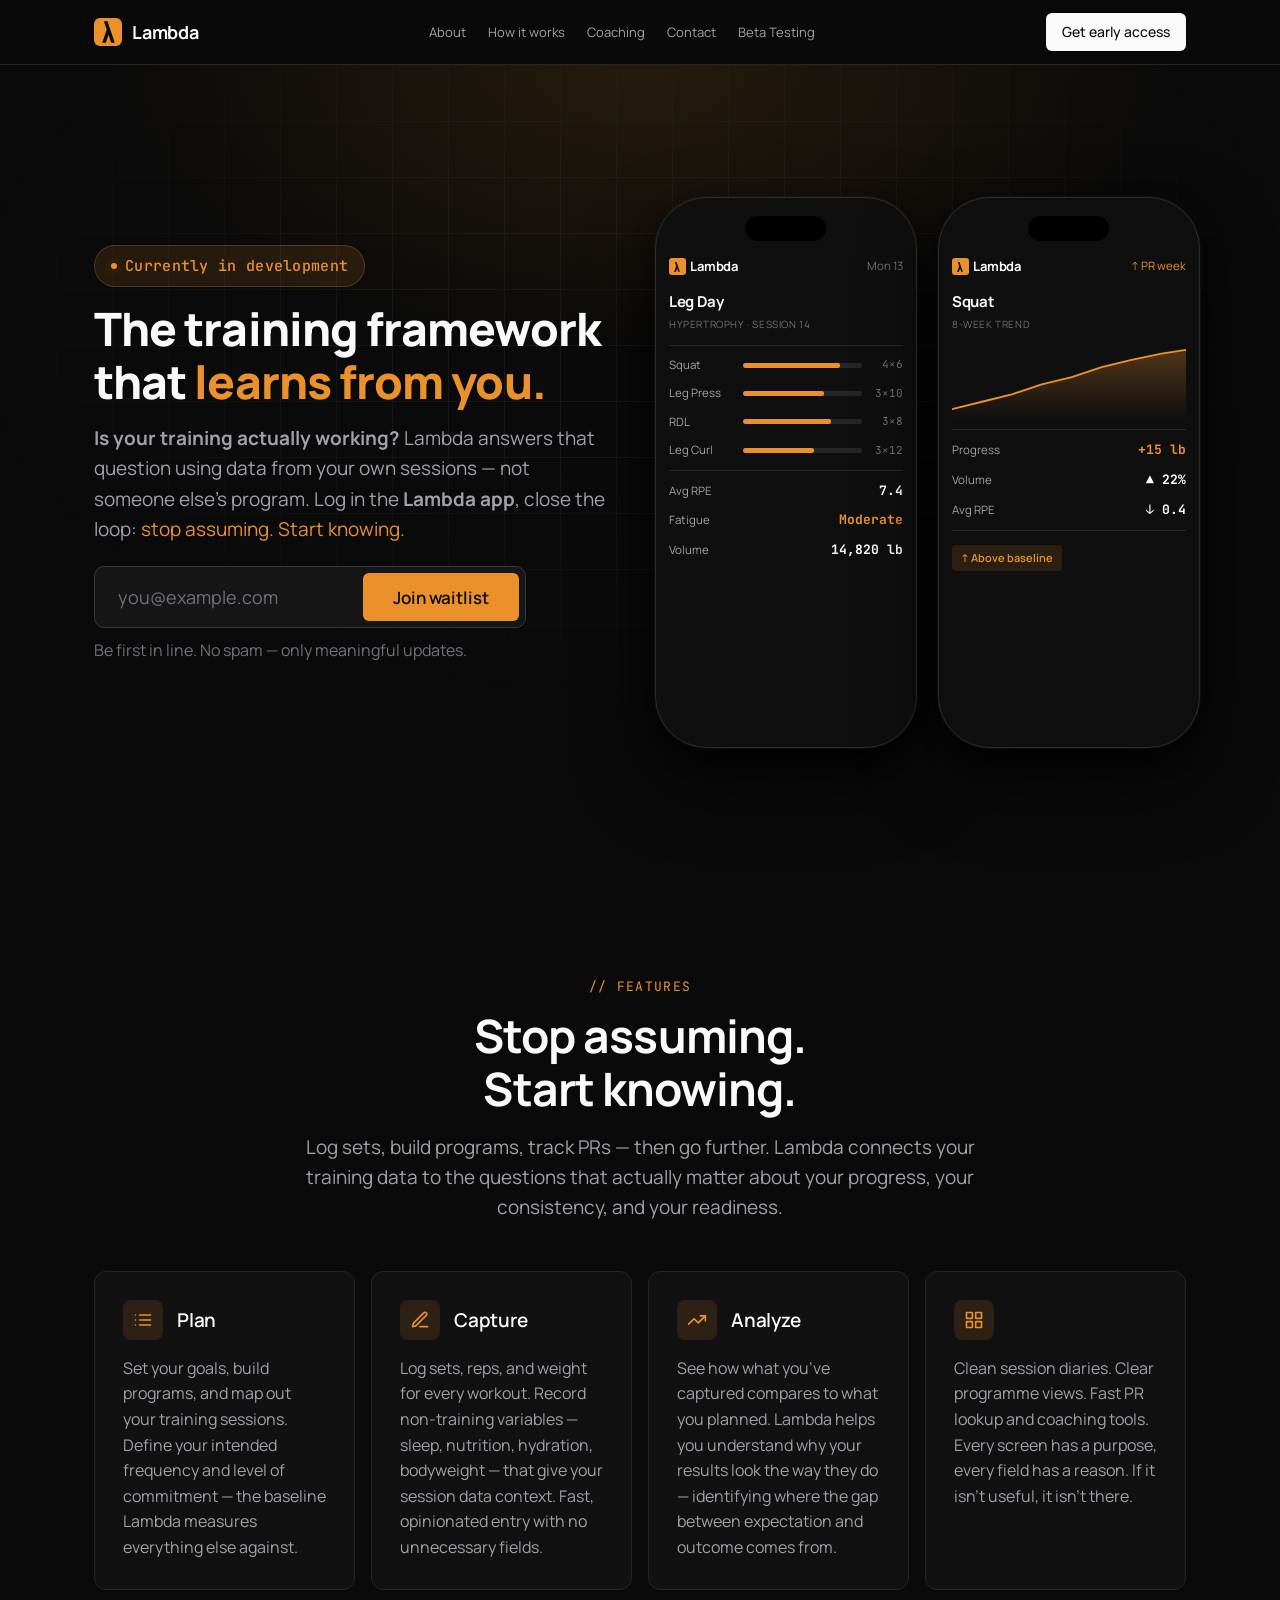
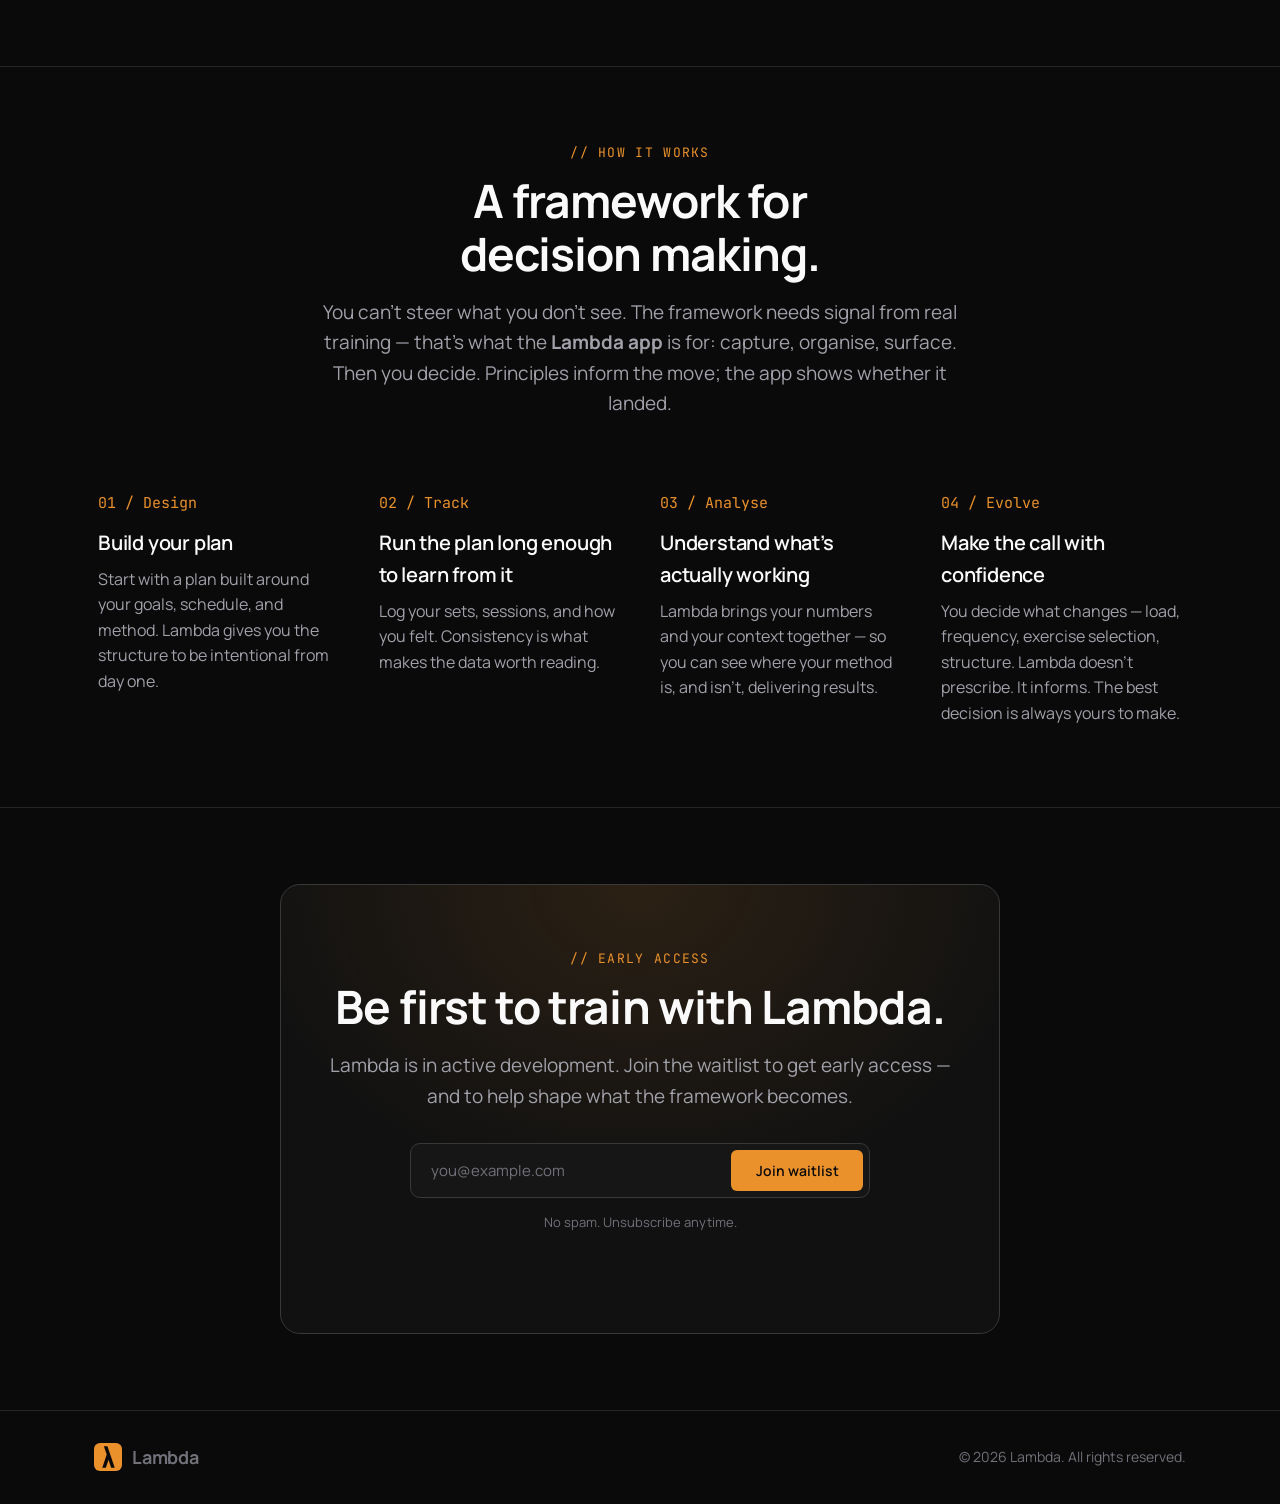
==== commit 9f57cb68: "scaffolded website" ====
--- a/index.html
+++ b/index.html
@@ -57,7 +57,7 @@
                 </div>
                 <h1 class="hero-reveal headline-fixed-lines">The training framework<br>that <span class="accent">learns from you.</span></h1>
                 <p class="section-sub hero-reveal">
-                    <strong>Is your training actually working?</strong> Most lifters never know for certain &mdash; they follow someone else&rsquo;s program, swap exercises when bored, and hope the effort translates. Lambda is a <em>decision-making framework</em> that answers that question using your own data. What you log in the <strong>Lambda app</strong> closes the loop: <span class="accent">stop assuming. Start knowing.</span>
+                    <strong>Is your training actually working?</strong> Lambda answers that question using data from your own sessions &mdash; not someone else&rsquo;s program. Log in the <strong>Lambda app</strong>, close the loop: <span class="accent">stop assuming. Start knowing.</span>
                 </p>
                 <form id="waitlist-form" class="signup hero-reveal" novalidate>
                     <input type="email" name="email" placeholder="you@example.com" required autocomplete="email">
@@ -171,65 +171,53 @@
         </div>
     </header>
 
-    <section class="overview-strip reveal-on-scroll" aria-label="What Lambda is">
-        <div class="container overview-grid">
-            <div class="overview-pillar">
-                <div class="section-label">// Framework</div>
-                <h3>Built to adapt, not to prescribe</h3>
-                <p>Lambda doesn&rsquo;t lock you into a single template week after week. It&rsquo;s a structure for thinking &mdash; volume, fatigue, progression, recovery &mdash; so your plan can evolve as you do.</p>
-            </div>
-            <div class="overview-pillar">
-                <div class="section-label">// Principles</div>
-                <h3>Methods follow ideas</h3>
-                <p>Block periodisation, RPE, %1RM &mdash; those are tools. The framework sits underneath: universal ideas about stress, adaptation, and overload that apply no matter how you like to train.</p>
-            </div>
-            <div class="overview-pillar">
-                <div class="section-label">// Feedback</div>
-                <h3>The app is the loop</h3>
-                <p>Sessions you record in Lambda aren&rsquo;t just a diary. They feed the framework so you see what your training is actually doing &mdash; and adjust with clarity instead of hope.</p>
-            </div>
-        </div>
-    </section>
-
     <section id="features">
         <div class="container">
             <div class="section-header reveal-on-scroll">
                 <div class="section-label">// Features</div>
                 <h2 class="headline-fixed-lines">Stop assuming.<br>Start knowing.</h2>
                 <p class="section-sub">
-                    Assumption feels like intuition until your own numbers disagree. Lambda is built to replace guesswork with <strong>feedback from the work you already do</strong> &mdash; logged in the app, read through the framework. Yours, not a generic trend line.
+                    Log sets, build programs, track PRs &mdash; then go further. Lambda connects your training data to the questions that actually matter about your progress, your consistency, and your readiness.
                 </p>
             </div>
 
             <div class="carousel-wrap">
             <div class="features reveal-stagger carousel-track">
                 <div class="feature reveal-on-scroll">
-                    <div class="feature-icon">
-                        <svg width="20" height="20" viewBox="0 0 24 24" fill="none" stroke="currentColor" stroke-width="2" stroke-linecap="round" stroke-linejoin="round"><polygon points="12 2 2 7 12 12 22 7 12 2"/><polyline points="2 17 12 22 22 17"/><polyline points="2 12 12 17 22 12"/></svg>
-                    </div>
-                    <h3>A framework, not a program</h3>
-                    <p>Powerlifting, bodybuilding, calisthenics &mdash; Lambda works across training styles because it&rsquo;s built on principles, not prescriptions. The method stays yours.</p>
+                    <div style="display:flex;align-items:center;gap:14px;margin-bottom:16px;">
+                        <div class="feature-icon" style="margin-bottom:0;flex-shrink:0;">
+                            <svg width="20" height="20" viewBox="0 0 24 24" fill="none" stroke="currentColor" stroke-width="2" stroke-linecap="round" stroke-linejoin="round"><line x1="8" y1="6" x2="21" y2="6"/><line x1="8" y1="12" x2="21" y2="12"/><line x1="8" y1="18" x2="21" y2="18"/><line x1="3" y1="6" x2="3.01" y2="6"/><line x1="3" y1="12" x2="3.01" y2="12"/><line x1="3" y1="18" x2="3.01" y2="18"/></svg>
+                        </div>
+                        <h3 style="margin-bottom:0;">Plan</h3>
+                    </div>
+                    <p>Set your goals, build programs, and map out your training sessions. Define your intended frequency and level of commitment &mdash; the baseline Lambda measures everything else against.</p>
                 </div>
                 <div class="feature reveal-on-scroll">
-                    <div class="feature-icon">
-                        <svg width="20" height="20" viewBox="0 0 24 24" fill="none" stroke="currentColor" stroke-width="2" stroke-linecap="round" stroke-linejoin="round"><path d="M16 21v-2a4 4 0 0 0-4-4H6a4 4 0 0 0-4 4v2"/><circle cx="9" cy="7" r="4"/><polyline points="16 11 18 13 22 9"/></svg>
-                    </div>
-                    <h3>Your evidence &mdash; from the floor to the app</h3>
-                    <p>Every rep you care enough to log is data. Lambda builds from that history &mdash; sets, trends, context &mdash; because <strong>your</strong> training is the most honest dataset you&rsquo;ll ever get.</p>
+                    <div style="display:flex;align-items:center;gap:14px;margin-bottom:16px;">
+                        <div class="feature-icon" style="margin-bottom:0;flex-shrink:0;">
+                            <svg width="20" height="20" viewBox="0 0 24 24" fill="none" stroke="currentColor" stroke-width="2" stroke-linecap="round" stroke-linejoin="round"><path d="M12 20h9"/><path d="M16.5 3.5a2.121 2.121 0 0 1 3 3L7 19l-4 1 1-4 12.5-12.5z"/></svg>
+                        </div>
+                        <h3 style="margin-bottom:0;">Capture</h3>
+                    </div>
+                    <p>Log sets, reps, and weight for every workout. Record non-training variables &mdash; sleep, nutrition, hydration, bodyweight &mdash; that give your session data context. Fast, opinionated entry with no unnecessary fields.</p>
                 </div>
                 <div class="feature reveal-on-scroll">
-                    <div class="feature-icon">
-                        <svg width="20" height="20" viewBox="0 0 24 24" fill="none" stroke="currentColor" stroke-width="2" stroke-linecap="round" stroke-linejoin="round"><path d="M12 20h9"/><path d="M16.5 3.5a2.121 2.121 0 0 1 3 3L7 19l-4 1 1-4 12.5-12.5z"/></svg>
-                    </div>
-                    <h3>Reflection as a training variable</h3>
-                    <p>Mood, sleep, session feel. Lambda captures the context around your numbers and puts it to work &mdash; because the same load means different things on different days.</p>
+                    <div style="display:flex;align-items:center;gap:14px;margin-bottom:16px;">
+                        <div class="feature-icon" style="margin-bottom:0;flex-shrink:0;">
+                            <svg width="20" height="20" viewBox="0 0 24 24" fill="none" stroke="currentColor" stroke-width="2" stroke-linecap="round" stroke-linejoin="round"><polyline points="22 7 13.5 15.5 8.5 10.5 2 17"/><polyline points="16 7 22 7 22 13"/></svg>
+                        </div>
+                        <h3 style="margin-bottom:0;">Analyze</h3>
+                    </div>
+                    <p>See how what you&rsquo;ve captured compares to what you planned. Lambda helps you understand why your results look the way they do &mdash; identifying where the gap between expectation and outcome comes from.</p>
                 </div>
                 <div class="feature reveal-on-scroll">
-                    <div class="feature-icon">
-                        <svg width="20" height="20" viewBox="0 0 24 24" fill="none" stroke="currentColor" stroke-width="2" stroke-linecap="round" stroke-linejoin="round"><circle cx="11" cy="11" r="8"/><line x1="21" y1="21" x2="16.65" y2="16.65"/></svg>
-                    </div>
-                    <h3>Diagnose your plateaus</h3>
-                    <p>Real oversight over your training history. When progress stalls, see exactly where &mdash; and why. Not a feeling; a finding.</p>
+                    <div style="display:flex;align-items:center;gap:14px;margin-bottom:16px;">
+                        <div class="feature-icon" style="margin-bottom:0;flex-shrink:0;">
+                            <svg width="20" height="20" viewBox="0 0 24 24" fill="none" stroke="currentColor" stroke-width="2" stroke-linecap="round" stroke-linejoin="round"><rect x="3" y="3" width="7" height="7"/><rect x="14" y="3" width="7" height="7"/><rect x="14" y="14" width="7" height="7"/><rect x="3" y="14" width="7" height="7"/></svg>
+                        </div>
+                        <h3 style="margin-bottom:0;"><span id="feature-swap-label" style="display:inline-block;">No bloatware.</span></h3>
+                    </div>
+                    <p>Clean session diaries. Clear programme views. Fast PR lookup and coaching tools. Every screen has a purpose, every field has a reason. If it isn&rsquo;t useful, it isn&rsquo;t there.</p>
                 </div>
             </div>
             <div class="carousel-nav" role="group" aria-label="Feature carousel">
--- a/styles.css
+++ b/styles.css
@@ -569,6 +569,7 @@
             h1 { margin-left: auto; margin-right: auto; }
             .hero-text .section-sub { margin: 0 auto 40px; }
             .signup { margin: 0 auto; }
+            .page-sub__hero--split { grid-template-columns: 1fr; }
         }
 
         /* ---------- Footer ---------- */
@@ -860,6 +861,33 @@
             margin: 0;
             max-width: 56ch;
         }
+        .page-sub__hero--split {
+            display: grid;
+            grid-template-columns: 1fr 1fr;
+            gap: 48px;
+            align-items: center;
+        }
+        .beta-signup-card {
+            background:
+                radial-gradient(ellipse 80% 100% at 50% 0%, var(--accent-dim), transparent 70%),
+                var(--bg-elevated);
+            border: 1px solid var(--border-strong);
+            border-radius: 20px;
+            padding: 40px 32px;
+        }
+        .beta-signup-card h3 {
+            font-size: clamp(20px, 2vw, 26px);
+            font-weight: 700;
+            letter-spacing: -0.01em;
+            line-height: 1.2;
+            margin-bottom: 12px;
+        }
+        .beta-signup-card .section-sub {
+            max-width: 100%;
+            font-size: 16px;
+            margin-bottom: 28px;
+        }
+        .beta-signup-card .signup-note { text-align: center; }
         .nav-links a[aria-current="page"] {
             color: var(--text);
         }
@@ -868,6 +896,11 @@
         }
         .page-sub .section-header h2 {
             margin-left: 0;
+        }
+        .page-sub .section-header .section-sub {
+            color: var(--accent);
+            margin-top: 32px;
+            margin-bottom: 10px;
         }
         .page-sub > section {
             border-top: 1px solid var(--border);
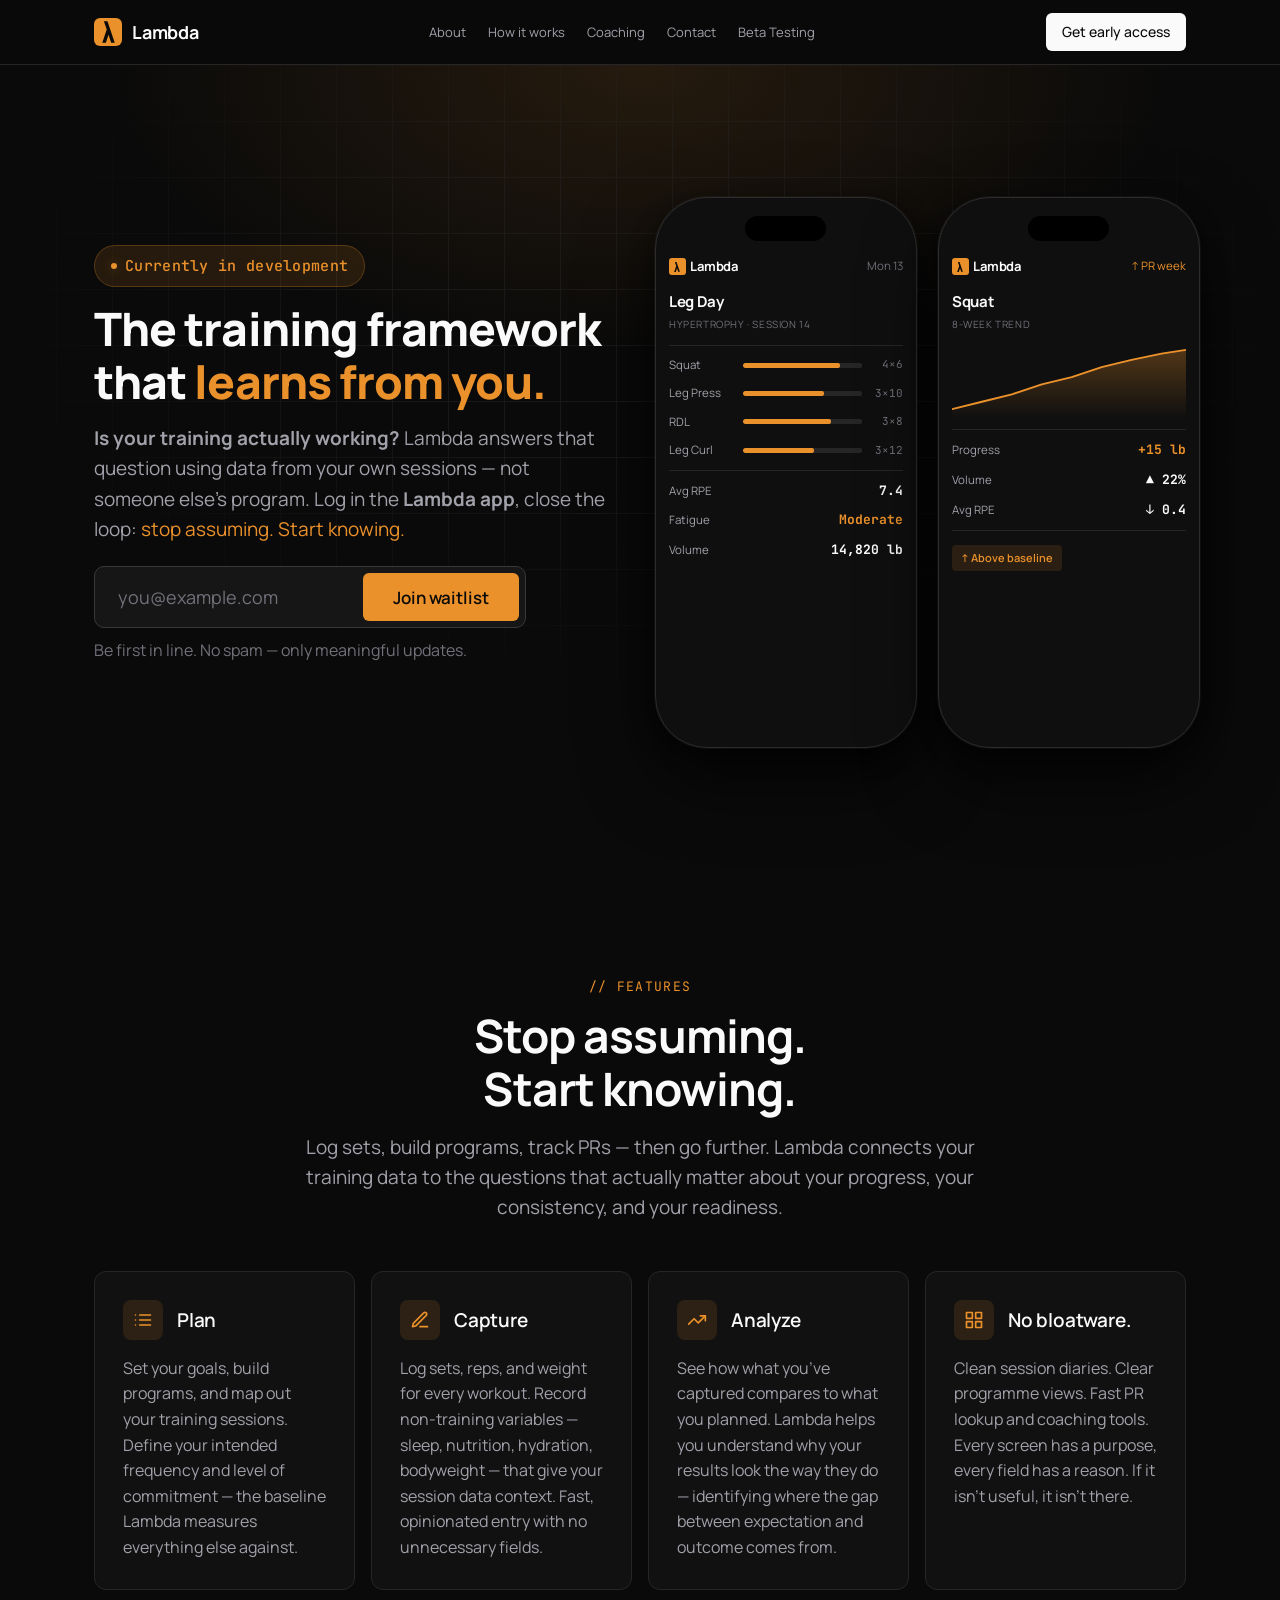
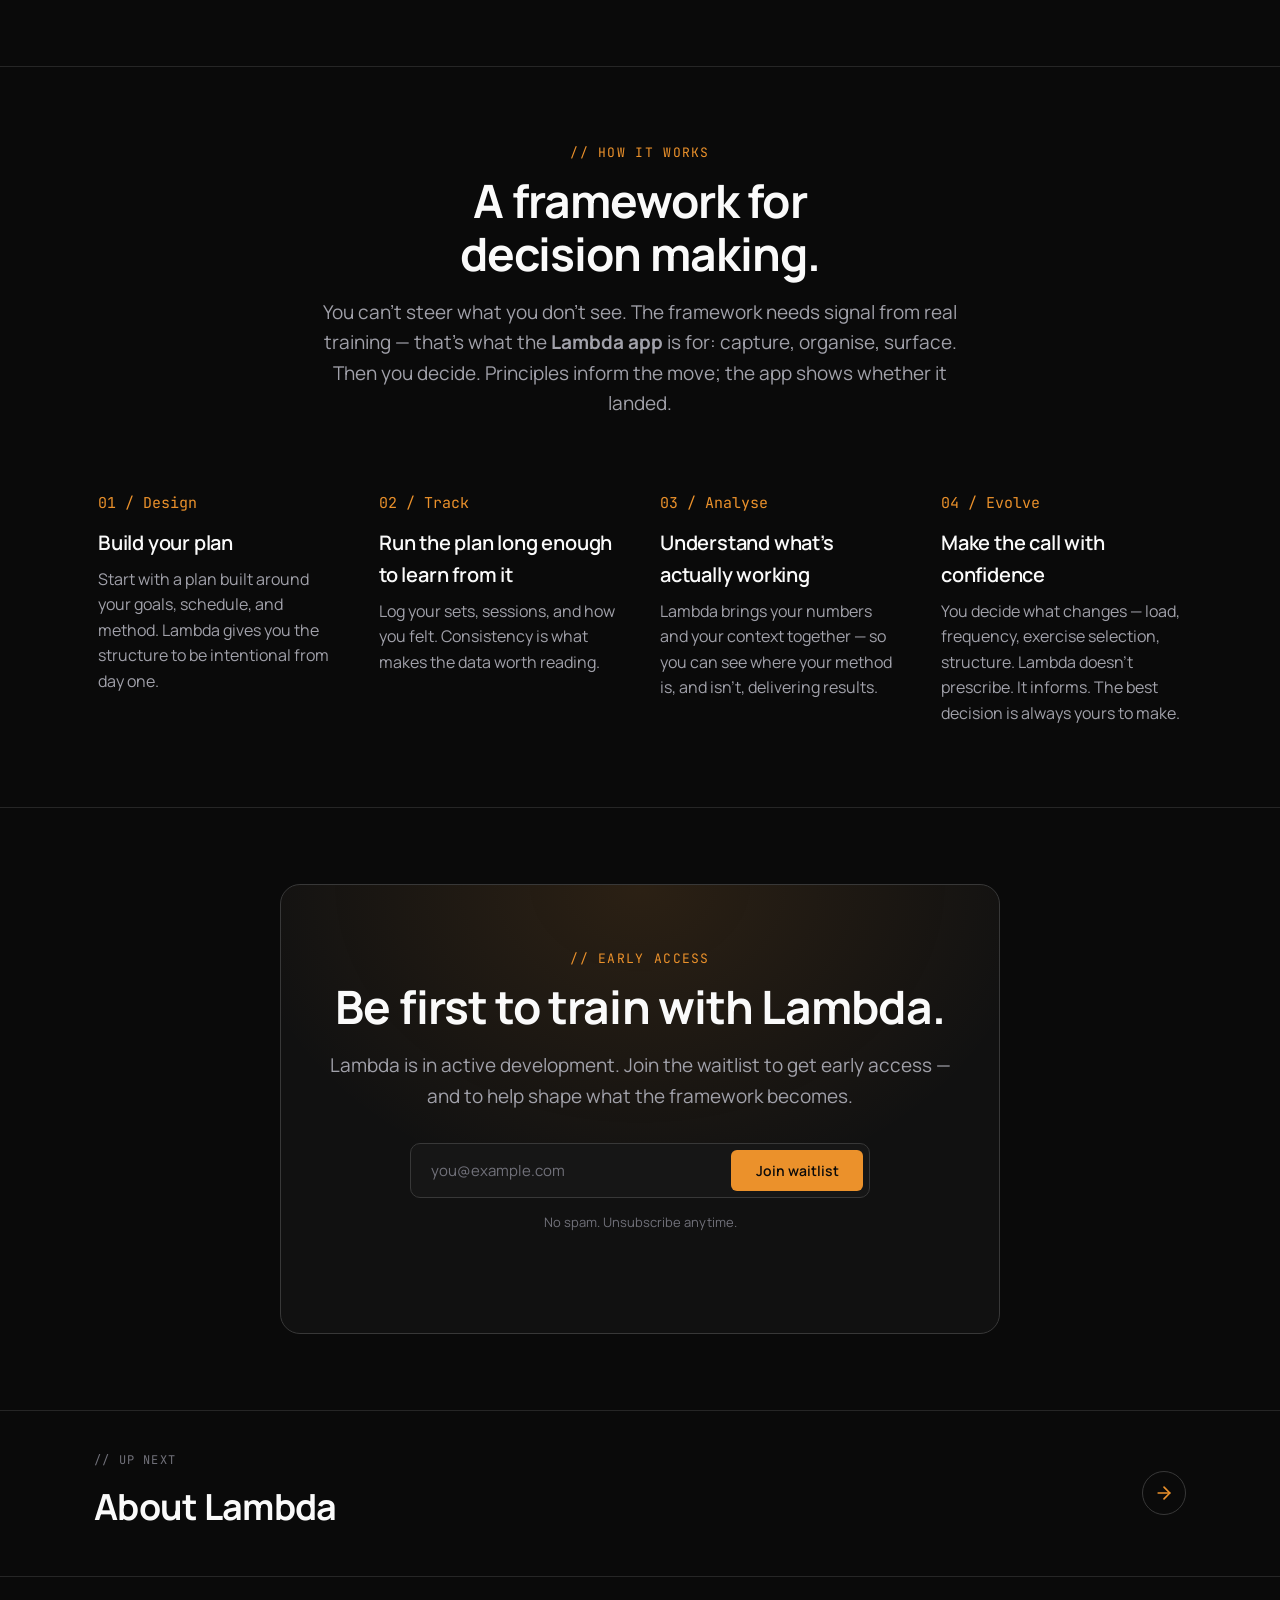
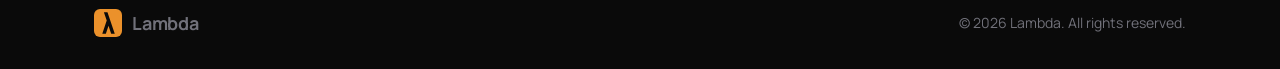
==== commit c98e6412: "fixed beta testing page" ====
--- a/index.html
+++ b/index.html
@@ -43,6 +43,18 @@
                 <a href="beta-testing.html">Beta Testing</a>
             </div>
             <a href="beta-testing.html" class="nav-cta">Get early access</a>
+            <button class="nav-hamburger" aria-label="Open menu" aria-expanded="false">
+                <span></span><span></span><span></span>
+            </button>
+        </div>
+        <div class="nav-mobile">
+            <div class="container nav-mobile__links">
+                <a href="about.html">About</a>
+                <a href="how-it-works.html">How it works</a>
+                <a href="coaching.html">Coaching</a>
+                <a href="contact.html">Contact</a>
+                <a href="beta-testing.html">Beta Testing</a>
+            </div>
         </div>
     </nav>
 
@@ -295,6 +307,20 @@
         </div>
     </section>
 
+    <div class="page-next">
+        <div class="container">
+            <a href="about.html" class="page-next__link">
+                <div>
+                    <div class="page-next__pre">// Up next</div>
+                    <div class="page-next__title">About Lambda</div>
+                </div>
+                <div class="page-next__arrow" aria-hidden="true">
+                    <svg width="20" height="20" viewBox="0 0 24 24" fill="none" stroke="currentColor" stroke-width="2" stroke-linecap="round" stroke-linejoin="round"><line x1="5" y1="12" x2="19" y2="12"/><polyline points="12 5 19 12 12 19"/></svg>
+                </div>
+            </a>
+        </div>
+    </div>
+
     <footer>
         <div class="container footer-inner">
             <a href="index.html" class="logo" aria-label="Lambda home">
--- a/styles.css
+++ b/styles.css
@@ -53,6 +53,102 @@
             align-items: center;
             justify-content: space-between;
             height: 64px;
+        }
+
+        /* Hamburger button */
+        .nav-hamburger {
+            display: none;
+            flex-direction: column;
+            justify-content: center;
+            align-items: center;
+            gap: 5px;
+            width: 40px;
+            height: 40px;
+            background: transparent;
+            border: 1px solid var(--border);
+            border-radius: 8px;
+            cursor: pointer;
+            padding: 0;
+            flex-shrink: 0;
+        }
+        .nav-hamburger span {
+            display: block;
+            width: 18px;
+            height: 2px;
+            background: var(--text);
+            border-radius: 2px;
+            transition: transform 0.25s ease, opacity 0.2s ease;
+            pointer-events: none;
+        }
+        .nav--open .nav-hamburger span:nth-child(1) {
+            transform: translateY(7px) rotate(45deg);
+        }
+        .nav--open .nav-hamburger span:nth-child(2) {
+            opacity: 0;
+            transform: scaleX(0);
+        }
+        .nav--open .nav-hamburger span:nth-child(3) {
+            transform: translateY(-7px) rotate(-45deg);
+        }
+
+        /* Mobile nav backdrop overlay */
+        .nav-overlay {
+            position: fixed;
+            inset: 0;
+            background: rgba(0, 0, 0, 0.4);
+            z-index: 49;
+            opacity: 0;
+            pointer-events: none;
+            transition: opacity 0.25s ease;
+        }
+        .nav-overlay.is-visible {
+            opacity: 1;
+            pointer-events: all;
+        }
+
+        /* Mobile nav dropdown */
+        .nav-mobile {
+            position: absolute;
+            left: 0;
+            right: 0;
+            top: 100%;
+            border-top: 1px solid var(--border);
+            background: rgba(10, 10, 10, 0.98);
+            visibility: hidden;
+            opacity: 0;
+            transform: translateY(-6px);
+            transition: opacity 0.22s ease, transform 0.22s ease, visibility 0s linear 0.22s;
+        }
+        .nav--open .nav-mobile {
+            visibility: visible;
+            opacity: 1;
+            transform: translateY(0);
+            transition: opacity 0.22s ease, transform 0.22s ease, visibility 0s linear 0s;
+        }
+        .nav-mobile__links {
+            display: flex;
+            flex-direction: column;
+            padding: 12px 0 28px;
+        }
+        .nav-mobile__links a {
+            padding: 18px 12px;
+            font-size: 16px;
+            color: var(--text-muted);
+            border-bottom: 1px solid var(--border);
+            transition: color 0.15s ease;
+        }
+        .nav-mobile__links a:hover { color: var(--text); }
+        .nav-mobile__links a[aria-current="page"] { color: var(--text); }
+        .nav-mobile__cta {
+            margin-top: 16px;
+            padding: 13px !important;
+            background: var(--text);
+            color: var(--bg) !important;
+            border-radius: 6px;
+            text-align: center;
+            font-weight: 600;
+            font-size: 15px !important;
+            border-bottom: none !important;
         }
         .logo {
             display: flex;
@@ -569,7 +665,6 @@
             h1 { margin-left: auto; margin-right: auto; }
             .hero-text .section-sub { margin: 0 auto 40px; }
             .signup { margin: 0 auto; }
-            .page-sub__hero--split { grid-template-columns: 1fr; }
         }
 
         /* ---------- Footer ---------- */
@@ -740,6 +835,8 @@
         /* ---------- Mobile layout (carousel + rhythm) ---------- */
         @media (max-width: 720px) {
             .nav-links { display: none; }
+            .nav-cta { display: none; }
+            .nav-hamburger { display: flex; }
 
             section#features,
             section#how,
@@ -761,6 +858,8 @@
                 padding: 40px 20px;
             }
             .cta-card .section-sub { margin-bottom: 24px; }
+
+            .page-sub__hero h1 { font-size: clamp(28px, 8vw, 40px); }
 
             footer { padding: 24px 0; }
 
@@ -794,12 +893,21 @@
 
             /* One full-width slide per view (matches track padding, no adjacent peek) */
             .carousel-track .feature,
-            .carousel-track .step {
+            .carousel-track .step,
+            .carousel-track .overview-pillar {
                 flex: 0 0 calc(100vw - 48px);
                 width: calc(100vw - 48px);
                 max-width: calc(100vw - 48px);
                 scroll-snap-align: start;
                 scroll-snap-stop: normal;
+            }
+
+            .carousel-track .overview-pillar {
+                background: var(--bg-elevated);
+                border: 1px solid var(--border);
+                border-radius: 12px;
+                padding: 24px 20px;
+                box-sizing: border-box;
             }
 
             .carousel-track .step {
@@ -846,6 +954,9 @@
             padding: 56px 0 48px;
             border-bottom: 1px solid var(--border);
         }
+        @media (max-width: 720px) {
+            .page-sub__hero { padding: 36px 0 32px; }
+        }
         .page-sub__hero .section-label {
             margin-bottom: 12px;
         }
@@ -867,6 +978,9 @@
             gap: 48px;
             align-items: center;
         }
+        @media (max-width: 960px) {
+            .page-sub__hero--split { grid-template-columns: 1fr; }
+        }
         .beta-signup-card {
             background:
                 radial-gradient(ellipse 80% 100% at 50% 0%, var(--accent-dim), transparent 70%),
@@ -875,6 +989,9 @@
             border-radius: 20px;
             padding: 40px 32px;
         }
+        @media (max-width: 720px) {
+            .beta-signup-card { padding: 32px 20px; }
+        }
         .beta-signup-card h3 {
             font-size: clamp(20px, 2vw, 26px);
             font-weight: 700;
@@ -906,6 +1023,50 @@
             border-top: 1px solid var(--border);
         }
 
+        /* ---------- Page next ---------- */
+        .page-next {
+            border-top: 1px solid var(--border);
+            padding: 40px 0;
+        }
+        .page-next__link {
+            display: flex;
+            align-items: center;
+            justify-content: space-between;
+            gap: 24px;
+            color: inherit;
+            transition: opacity 0.2s ease;
+        }
+        .page-next__link:hover { opacity: 0.7; }
+        .page-next__pre {
+            font-family: 'JetBrains Mono', monospace;
+            font-size: 12px;
+            color: var(--text-dim);
+            letter-spacing: 0.1em;
+            text-transform: uppercase;
+            margin-bottom: 8px;
+        }
+        .page-next__title {
+            font-size: clamp(22px, 3vw, 36px);
+            font-weight: 700;
+            letter-spacing: -0.02em;
+            color: var(--text);
+        }
+        .page-next__arrow {
+            width: 44px;
+            height: 44px;
+            border-radius: 50%;
+            border: 1px solid var(--border-strong);
+            display: grid;
+            place-items: center;
+            color: var(--accent);
+            flex-shrink: 0;
+            transition: border-color 0.2s ease, background 0.2s ease;
+        }
+        .page-next__link:hover .page-next__arrow {
+            background: var(--accent-dim);
+            border-color: var(--accent);
+        }
+
         .text-link-accent {
             color: var(--accent);
             text-decoration: underline;
@@ -921,11 +1082,11 @@
         }
         .overview-grid {
             display: grid;
-            grid-template-columns: repeat(3, 1fr);
+            grid-template-columns: repeat(auto-fit, minmax(260px, 1fr));
             gap: 28px 32px;
         }
-        @media (max-width: 900px) {
-            .overview-grid { grid-template-columns: 1fr; }
+        @media (max-width: 720px) {
+            .overview-grid.carousel-track { display: flex; }
         }
         .overview-pillar h3 {
             font-size: 17px;
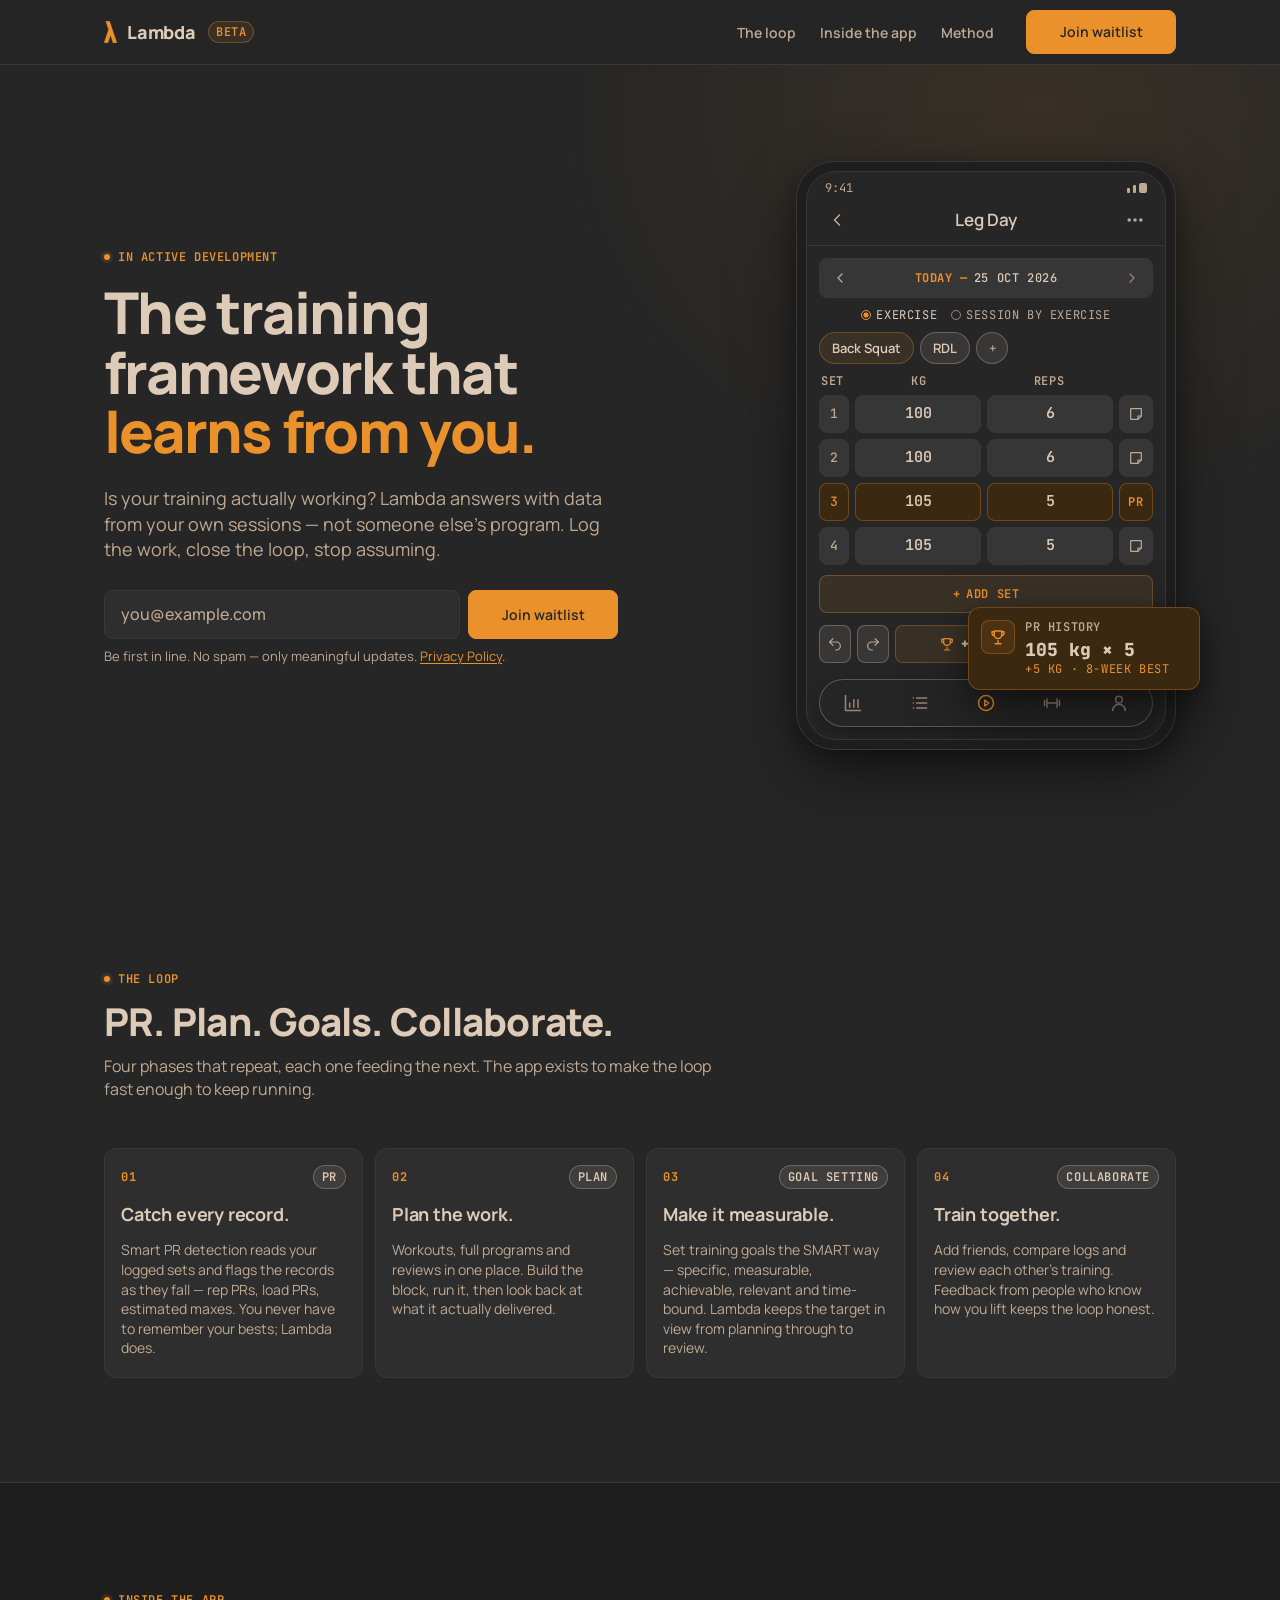
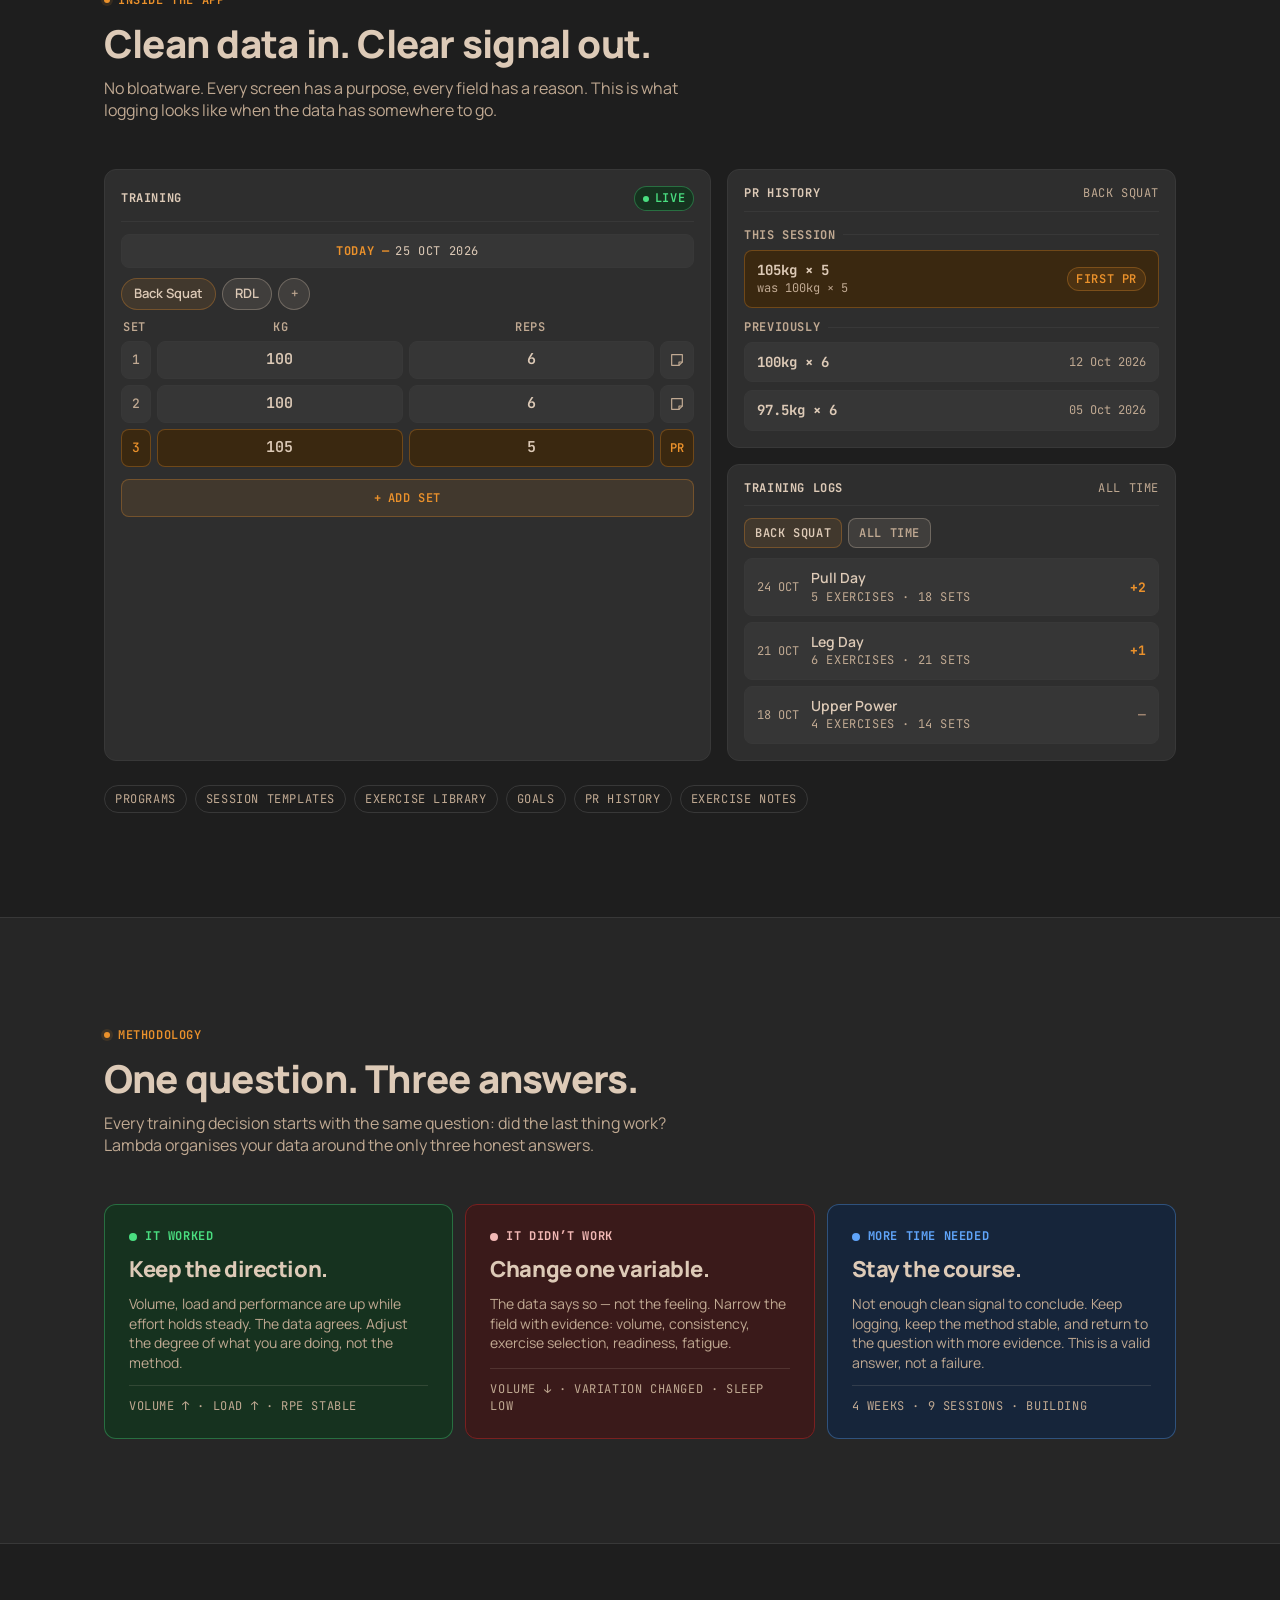
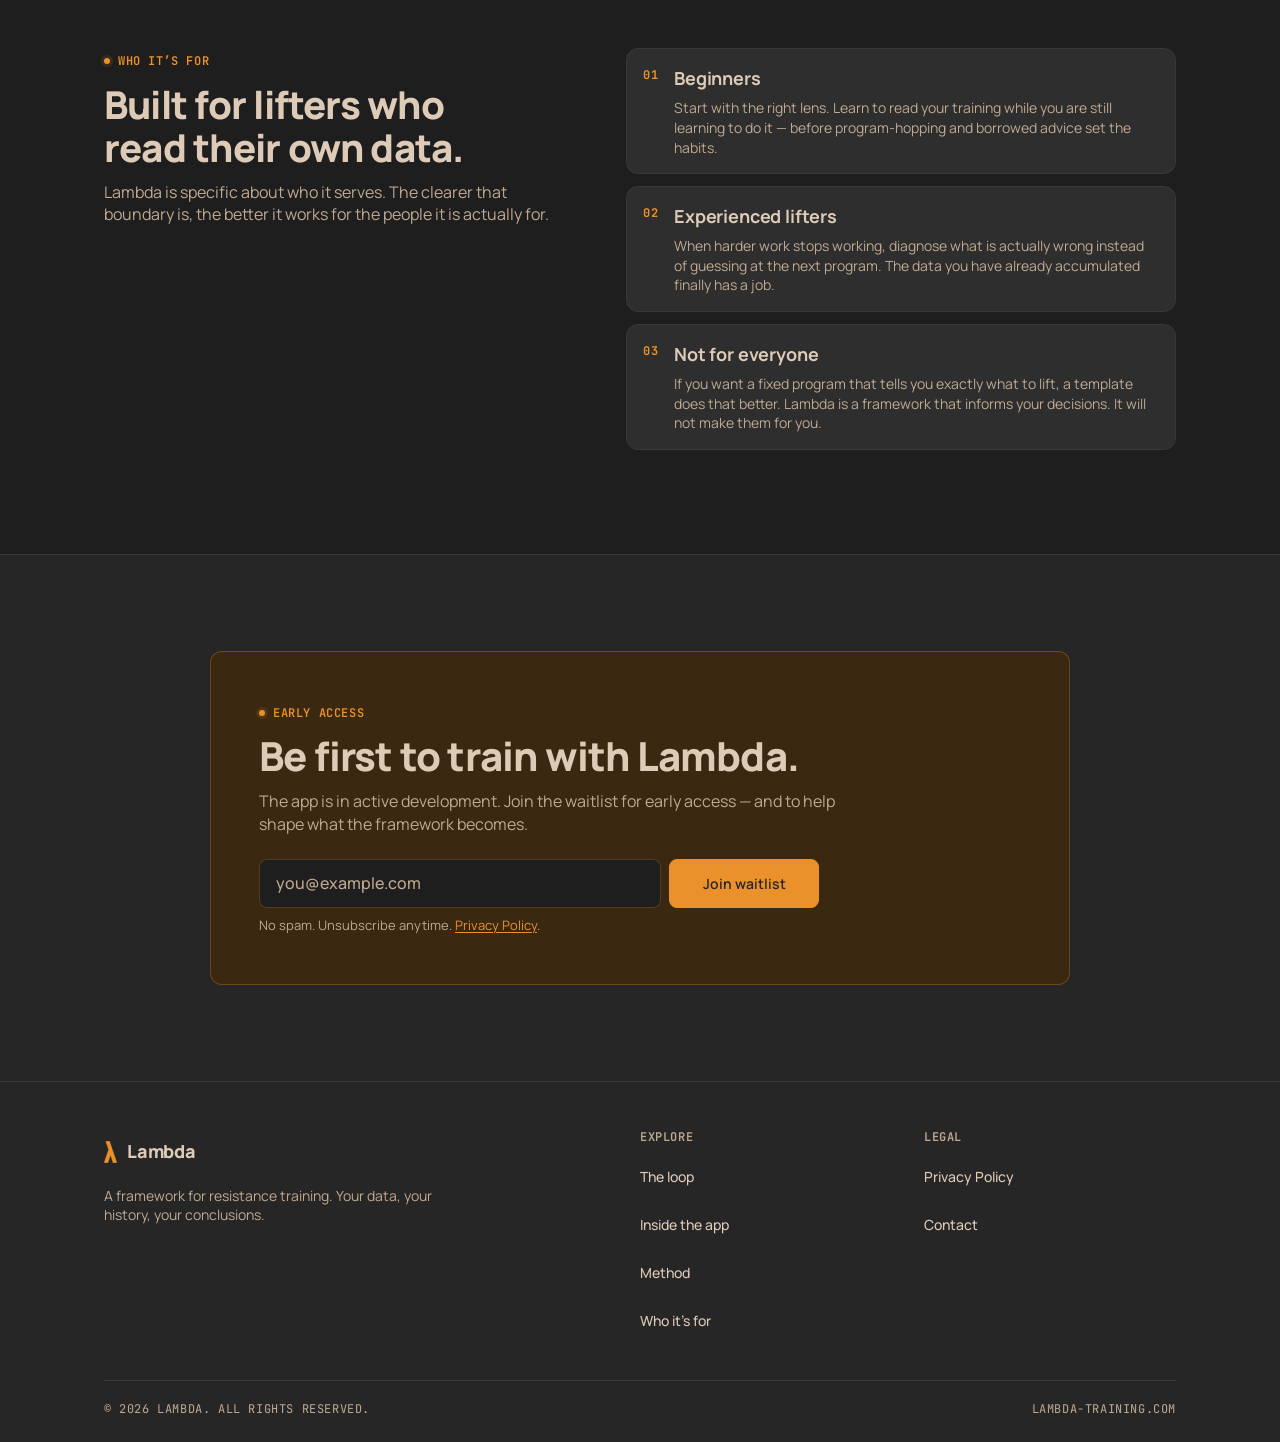
==== commit 94bef3c8: "Rebuild site as single-page experience with privacy policy - Replace the old multi-page layout with " ====
--- a/index.html
+++ b/index.html
@@ -4,334 +4,450 @@
     <meta charset="UTF-8">
     <meta name="viewport" content="width=device-width, initial-scale=1.0">
     <title>Lambda &mdash; The resistance training framework</title>
-    <meta name="description" content="Lambda is a decision-making framework for resistance training. Your data, your history, your conclusions &mdash; stop assuming, start knowing.">
+    <meta name="description" content="Lambda is a decision-making framework for resistance training. Log your sessions, read your own data, and decide what actually works. Stop assuming. Start knowing.">
+    <meta name="theme-color" content="#262626">
     <meta property="og:title" content="Lambda &mdash; The resistance training framework">
-    <meta property="og:description" content="Decision-making framework for resistance training. Your data closes the loop. Stop assuming, start knowing.">
+    <meta property="og:description" content="A framework for resistance training built on your own session data. Stop assuming. Start knowing.">
     <meta property="og:type" content="website">
+    <meta property="og:url" content="https://lambda-training.com/">
+    <meta property="og:site_name" content="Lambda">
+    <link rel="canonical" href="https://lambda-training.com/">
     <link rel="icon" type="image/svg+xml" href="favicon.svg">
     <link rel="preconnect" href="https://fonts.googleapis.com">
     <link rel="preconnect" href="https://fonts.gstatic.com" crossorigin>
-    <link href="https://fonts.googleapis.com/css2?family=Manrope:wght@400;500;600;700;800&family=JetBrains+Mono:wght@400;500&display=swap" rel="stylesheet">
+    <link href="https://fonts.googleapis.com/css2?family=Manrope:wght@400;500;600;700;800&amp;family=JetBrains+Mono:wght@400;500;700;800&amp;display=swap" rel="stylesheet">
     <link rel="stylesheet" href="styles.css">
 </head>
 <body>
-    <div id="page-loader" class="page-loader" role="status" aria-live="polite" aria-busy="true" aria-label="Loading">
-        <div class="page-loader__mark" aria-hidden="true">
-            <svg viewBox="0 0 314 528" width="14" height="24" focusable="false">
-                <path d="M222,521L157.03,330.888,92.86,521.622H6.8L114,206,46,6h86L308,521H222Z" fill="#0a0a0a"/>
-            </svg>
-        </div>
-        <div class="page-loader__ring" aria-hidden="true"></div>
-        <span class="page-loader__label">Loading</span>
-    </div>
-
-    <nav>
-        <div class="container nav-inner">
-            <a href="index.html" class="logo" aria-label="Lambda home">
-                <span class="logo-mark" aria-hidden="true">
-                    <svg viewBox="0 0 314 528" width="13" height="22" focusable="false">
-                        <path d="M222,521L157.03,330.888,92.86,521.622H6.8L114,206,46,6h86L308,521H222Z" fill="#0a0a0a"/>
-                    </svg>
-                </span>
-                <span>Lambda</span>
+    <a class="skip-link" href="#main">Skip to content</a>
+
+    <!-- Icon sprite: line glyphs borrowed from the app's Material vocabulary. -->
+    <svg class="icon-sprite" aria-hidden="true" focusable="false" xmlns="http://www.w3.org/2000/svg">
+        <symbol id="i-chevron-left" viewBox="0 0 24 24"><path d="m15 18-6-6 6-6"/></symbol>
+        <symbol id="i-chevron-right" viewBox="0 0 24 24"><path d="m9 18 6-6-6-6"/></symbol>
+        <symbol id="i-more" viewBox="0 0 24 24"><circle cx="5" cy="12" r="1.2" fill="currentColor"/><circle cx="12" cy="12" r="1.2" fill="currentColor"/><circle cx="19" cy="12" r="1.2" fill="currentColor"/></symbol>
+        <symbol id="i-trophy" viewBox="0 0 24 24"><path d="M8 21h8M12 17v4M7 4h10v5a5 5 0 0 1-10 0V4Z"/><path d="M17 5h3v2a3 3 0 0 1-3 3M7 5H4v2a3 3 0 0 0 3 3"/></symbol>
+        <symbol id="i-note" viewBox="0 0 24 24"><path d="M4 4h16v11l-5 5H4z"/><path d="M15 20v-5h5"/></symbol>
+        <symbol id="i-star" viewBox="0 0 24 24"><path d="m12 3 2.7 5.6 6.1.9-4.4 4.3 1 6.1-5.4-2.9-5.4 2.9 1-6.1L3.2 9.5l6.1-.9L12 3Z"/></symbol>
+        <symbol id="i-undo" viewBox="0 0 24 24"><path d="M9 14 4 9l5-5"/><path d="M4 9h10a6 6 0 0 1 0 12h-1"/></symbol>
+        <symbol id="i-redo" viewBox="0 0 24 24"><path d="m15 14 5-5-5-5"/><path d="M20 9H10a6 6 0 0 0 0 12h1"/></symbol>
+        <symbol id="i-chart" viewBox="0 0 24 24"><path d="M3 3v18h18"/><path d="M8 17v-5M13 17V8M18 17v-9"/></symbol>
+        <symbol id="i-list" viewBox="0 0 24 24"><path d="M4 6h.01M4 12h.01M4 18h.01M8 6h12M8 12h12M8 18h12"/></symbol>
+        <symbol id="i-play" viewBox="0 0 24 24"><circle cx="12" cy="12" r="9"/><path d="m10.5 8.5 5 3.5-5 3.5z"/></symbol>
+        <symbol id="i-dumbbell" viewBox="0 0 24 24"><path d="M6 7v10M18 7v10M3 9v6M21 9v6M6 12h12"/></symbol>
+        <symbol id="i-user" viewBox="0 0 24 24"><circle cx="12" cy="8" r="4"/><path d="M4.5 21a7.5 7.5 0 0 1 15 0"/></symbol>
+        <symbol id="i-arrow-right" viewBox="0 0 24 24"><path d="M5 12h14M13 6l6 6-6 6"/></symbol>
+    </svg>
+
+    <header class="site-header">
+        <div class="container header-inner">
+            <a class="brand" href="index.html" aria-label="Lambda home">
+                <svg class="brand-mark" viewBox="0 0 314 528" aria-hidden="true" focusable="false">
+                    <path d="M222,521L157.03,330.888,92.86,521.622H6.8L114,206,46,6h86L308,521H222Z" fill="currentColor" stroke="currentColor" stroke-width="12.76" stroke-linejoin="round" stroke-linecap="round"/>
+                </svg>
+                <span class="brand-name">Lambda</span>
+                <span class="badge-beta mono">Beta</span>
             </a>
-            <div class="nav-links">
-                <a href="about.html">About</a>
-                <a href="how-it-works.html">How it works</a>
-                <a href="coaching.html">Coaching</a>
-                <a href="contact.html">Contact</a>
-                <a href="beta-testing.html">Beta Testing</a>
-            </div>
-            <a href="beta-testing.html" class="nav-cta">Get early access</a>
-            <button class="nav-hamburger" aria-label="Open menu" aria-expanded="false">
-                <span></span><span></span><span></span>
-            </button>
-        </div>
-        <div class="nav-mobile">
-            <div class="container nav-mobile__links">
-                <a href="about.html">About</a>
-                <a href="how-it-works.html">How it works</a>
-                <a href="coaching.html">Coaching</a>
-                <a href="contact.html">Contact</a>
-                <a href="beta-testing.html">Beta Testing</a>
-            </div>
-        </div>
-    </nav>
-
-    <header class="hero" id="about">
-        <div class="hero-grid"></div>
-        <div class="container hero-inner">
-
-            <div class="hero-text">
-                <div class="eyebrow hero-reveal">
-                    <span class="dot"></span>
-                    <span class="mono">Currently in development</span>
-                </div>
-                <h1 class="hero-reveal headline-fixed-lines">The training framework<br>that <span class="accent">learns from you.</span></h1>
-                <p class="section-sub hero-reveal">
-                    <strong>Is your training actually working?</strong> Lambda answers that question using data from your own sessions &mdash; not someone else&rsquo;s program. Log in the <strong>Lambda app</strong>, close the loop: <span class="accent">stop assuming. Start knowing.</span>
-                </p>
-                <form id="waitlist-form" class="signup hero-reveal" novalidate>
-                    <input type="email" name="email" placeholder="you@example.com" required autocomplete="email">
-                    <button type="submit" aria-busy="false"><span class="btn-spinner" aria-hidden="true"></span><span class="btn-text">Join waitlist</span></button>
-                </form>
-                <p class="signup-note hero-reveal">Be first in line. No spam &mdash; only meaningful updates.</p>
-                <p id="signup-status" class="signup-status" role="status" aria-live="polite"></p>
-            </div>
-
-            <div class="hero-phones">
-                <!-- Phone 1: Session log -->
-                <div class="phone hero-reveal">
-                    <div class="phone-island"></div>
-                    <div class="phone-screen">
-                        <div class="ps-header">
-                            <div class="ps-logo">
-                                <div class="ps-logo-mark">
-                                    <svg viewBox="0 0 314 528" width="6" height="10" focusable="false" aria-hidden="true">
-                                        <path d="M222,521L157.03,330.888,92.86,521.622H6.8L114,206,46,6h86L308,521H222Z" fill="#0a0a0a"/>
-                                    </svg>
-                                </div>
-                                <span>Lambda</span>
-                            </div>
-                            <span style="font-size:11.5px;color:var(--text-dim)">Mon 13</span>
-                        </div>
-                        <div class="ps-title">Leg Day</div>
-                        <div class="ps-sub">Hypertrophy &middot; Session 14</div>
-                        <div class="ps-divider"></div>
-                        <div class="ps-row">
-                            <span class="ps-row-label">Squat</span>
-                            <div class="ps-row-bar"><div class="ps-row-bar-fill" style="width:82%"></div></div>
-                            <span class="ps-row-val">4&times;6</span>
-                        </div>
-                        <div class="ps-row">
-                            <span class="ps-row-label">Leg Press</span>
-                            <div class="ps-row-bar"><div class="ps-row-bar-fill" style="width:68%"></div></div>
-                            <span class="ps-row-val">3&times;10</span>
-                        </div>
-                        <div class="ps-row">
-                            <span class="ps-row-label">RDL</span>
-                            <div class="ps-row-bar"><div class="ps-row-bar-fill" style="width:74%"></div></div>
-                            <span class="ps-row-val">3&times;8</span>
-                        </div>
-                        <div class="ps-row">
-                            <span class="ps-row-label">Leg Curl</span>
-                            <div class="ps-row-bar"><div class="ps-row-bar-fill" style="width:60%"></div></div>
-                            <span class="ps-row-val">3&times;12</span>
-                        </div>
-                        <div class="ps-divider"></div>
-                        <div class="ps-stat">
-                            <span class="ps-stat-label">Avg RPE</span>
-                            <span class="ps-stat-val">7.4</span>
-                        </div>
-                        <div class="ps-stat">
-                            <span class="ps-stat-label">Fatigue</span>
-                            <span class="ps-stat-val is-accent">Moderate</span>
-                        </div>
-                        <div class="ps-stat">
-                            <span class="ps-stat-label">Volume</span>
-                            <span class="ps-stat-val">14,820 lb</span>
-                        </div>
-                    </div>
-                </div>
-
-                <!-- Phone 2: Progress chart -->
-                <div class="phone hero-reveal">
-                    <div class="phone-island"></div>
-                    <div class="phone-screen">
-                        <div class="ps-header">
-                            <div class="ps-logo">
-                                <div class="ps-logo-mark">
-                                    <svg viewBox="0 0 314 528" width="6" height="10" focusable="false" aria-hidden="true">
-                                        <path d="M222,521L157.03,330.888,92.86,521.622H6.8L114,206,46,6h86L308,521H222Z" fill="#0a0a0a"/>
-                                    </svg>
-                                </div>
-                                <span>Lambda</span>
-                            </div>
-                            <span style="font-size:11.5px;color:var(--accent)">&uarr; PR week</span>
-                        </div>
-                        <div class="ps-title">Squat</div>
-                        <div class="ps-sub">8-week trend</div>
-                        <svg class="ps-chart" viewBox="0 0 172 60" preserveAspectRatio="none" fill="none" aria-hidden="true">
-                            <defs>
-                                <linearGradient id="chartGrad" x1="0" y1="0" x2="0" y2="1">
-                                    <stop offset="0%" stop-color="#eb912b" stop-opacity="0.3"/>
-                                    <stop offset="100%" stop-color="#eb912b" stop-opacity="0"/>
-                                </linearGradient>
-                            </defs>
-                            <path d="M0,52 L22,46 L44,40 L66,32 L88,26 L110,18 L132,12 L154,7 L172,4 L172,60 L0,60 Z" fill="url(#chartGrad)"/>
-                            <polyline points="0,52 22,46 44,40 66,32 88,26 110,18 132,12 154,7 172,4" stroke="#eb912b" stroke-width="1.5" stroke-linecap="round" stroke-linejoin="round"/>
-                        </svg>
-                        <div class="ps-divider"></div>
-                        <div class="ps-stat">
-                            <span class="ps-stat-label">Progress</span>
-                            <span class="ps-stat-val is-accent">+15 lb</span>
-                        </div>
-                        <div class="ps-stat">
-                            <span class="ps-stat-label">Volume</span>
-                            <span class="ps-stat-val">&#9650; 22%</span>
-                        </div>
-                        <div class="ps-stat">
-                            <span class="ps-stat-label">Avg RPE</span>
-                            <span class="ps-stat-val">&darr; 0.4</span>
-                        </div>
-                        <div class="ps-divider"></div>
-                        <div class="ps-badge">&uarr; Above baseline</div>
-                    </div>
-                </div>
-            </div>
-
+
+            <nav class="site-nav" aria-label="Primary">
+                <a href="#loop">The loop</a>
+                <a href="#inside">Inside the app</a>
+                <a href="#method">Method</a>
+            </nav>
+
+            <a class="btn btn--solid btn--compact header-cta" href="#early-access">Join waitlist</a>
         </div>
     </header>
 
-    <section id="features">
+    <main id="main">
+        <section class="hero" aria-labelledby="hero-title">
+            <div class="container hero-grid">
+                <div class="hero-copy">
+                    <p class="eyebrow"><span class="eyebrow-dot" aria-hidden="true"></span>In active development</p>
+                    <h1 class="hero-title" id="hero-title">The training framework that <span class="accent-text">learns from you.</span></h1>
+                    <p class="lead">Is your training actually working? Lambda answers with data from your own sessions &mdash; not someone else&rsquo;s program. Log the work, close the loop, stop assuming.</p>
+
+                    <form class="waitlist-form" action="https://formspree.io/f/xlgzvgee" method="POST" aria-label="Join the waitlist" data-waitlist novalidate>
+                        <div class="waitlist-row">
+                            <label class="sr-only" for="waitlist-email">Email address</label>
+                            <input class="input" id="waitlist-email" name="email" type="email" inputmode="email" autocomplete="email" placeholder="you@example.com" required>
+                            <button class="btn btn--solid" type="submit">
+                                <span class="btn-spinner" aria-hidden="true"></span>
+                                <span class="btn-label">Join waitlist</span>
+                            </button>
+                        </div>
+                        <p class="form-status" role="status" aria-live="polite"></p>
+                        <p class="form-note">Be first in line. No spam &mdash; only meaningful updates. <a href="privacy.html">Privacy Policy</a>.</p>
+                    </form>
+                </div>
+
+                <div class="hero-visual">
+                    <div class="phone" aria-hidden="true">
+                        <div class="phone-screen">
+                            <div class="phone-status">
+                                <span class="mono">9:41</span>
+                                <span class="status-glyphs"><i></i><i></i><i></i></span>
+                            </div>
+
+                            <div class="phone-header">
+                                <span class="glyph"><svg class="icon" viewBox="0 0 24 24"><use href="#i-chevron-left"></use></svg></span>
+                                <span class="phone-title">Leg Day</span>
+                                <span class="glyph"><svg class="icon" viewBox="0 0 24 24"><use href="#i-more"></use></svg></span>
+                            </div>
+
+                            <div class="phone-content">
+                                <div class="date-bar">
+                                    <span class="date-arrow"><svg class="icon icon--sm" viewBox="0 0 24 24"><use href="#i-chevron-left"></use></svg></span>
+                                    <span class="date-phrase">
+                                        <span class="date-state mono">Today &mdash;</span>
+                                        <span class="date-value mono">25 Oct 2026</span>
+                                    </span>
+                                    <span class="date-arrow date-arrow--off"><svg class="icon icon--sm" viewBox="0 0 24 24"><use href="#i-chevron-right"></use></svg></span>
+                                </div>
+
+                                <div class="date-modes">
+                                    <span class="radio radio--on"><span class="radio-dot"></span>Exercise</span>
+                                    <span class="radio"><span class="radio-dot"></span>Session by exercise</span>
+                                </div>
+
+                                <div class="exercise-pills">
+                                    <span class="pill pill--active">Back Squat</span>
+                                    <span class="pill">RDL</span>
+                                    <span class="pill pill--add">+</span>
+                                </div>
+
+                                <div class="set-grid">
+                                    <div class="set-head"><span>Set</span><span>Kg</span><span>Reps</span><span></span></div>
+                                    <div class="set-row">
+                                        <span class="cell cell--num">1</span>
+                                        <span class="cell">100</span>
+                                        <span class="cell">6</span>
+                                        <span class="cell cell--note"><svg class="icon icon--sm" viewBox="0 0 24 24"><use href="#i-note"></use></svg></span>
+                                    </div>
+                                    <div class="set-row">
+                                        <span class="cell cell--num">2</span>
+                                        <span class="cell">100</span>
+                                        <span class="cell">6</span>
+                                        <span class="cell cell--note"><svg class="icon icon--sm" viewBox="0 0 24 24"><use href="#i-note"></use></svg></span>
+                                    </div>
+                                    <div class="set-row set-row--pr">
+                                        <span class="cell cell--num">3</span>
+                                        <span class="cell">105</span>
+                                        <span class="cell">5</span>
+                                        <span class="cell cell--pr">PR</span>
+                                    </div>
+                                    <div class="set-row">
+                                        <span class="cell cell--num">4</span>
+                                        <span class="cell">105</span>
+                                        <span class="cell">5</span>
+                                        <span class="cell cell--note"><svg class="icon icon--sm" viewBox="0 0 24 24"><use href="#i-note"></use></svg></span>
+                                    </div>
+                                </div>
+
+                                <div class="add-set"><span aria-hidden="true">+</span> Add set</div>
+
+                                <div class="floor-row">
+                                    <span class="floor-icon"><svg class="icon icon--sm" viewBox="0 0 24 24"><use href="#i-undo"></use></svg></span>
+                                    <span class="floor-icon"><svg class="icon icon--sm" viewBox="0 0 24 24"><use href="#i-redo"></use></svg></span>
+                                    <span class="floor-tile floor-tile--accent">
+                                        <svg class="icon icon--sm" viewBox="0 0 24 24"><use href="#i-trophy"></use></svg>
+                                        <span class="mono">+2</span>
+                                    </span>
+                                    <span class="floor-tile">
+                                        <svg class="icon icon--sm" viewBox="0 0 24 24"><use href="#i-note"></use></svg>
+                                        <span class="mono">1</span>
+                                    </span>
+                                </div>
+                            </div>
+
+                            <div class="phone-nav">
+                                <span class="navitem"><svg class="icon" viewBox="0 0 24 24"><use href="#i-chart"></use></svg></span>
+                                <span class="navitem"><svg class="icon" viewBox="0 0 24 24"><use href="#i-list"></use></svg></span>
+                                <span class="navitem navitem--active"><svg class="icon" viewBox="0 0 24 24"><use href="#i-play"></use></svg></span>
+                                <span class="navitem"><svg class="icon" viewBox="0 0 24 24"><use href="#i-dumbbell"></use></svg></span>
+                                <span class="navitem"><svg class="icon" viewBox="0 0 24 24"><use href="#i-user"></use></svg></span>
+                            </div>
+                        </div>
+                    </div>
+
+                    <div class="pr-toast" aria-hidden="true">
+                        <span class="pr-toast-icon"><svg class="icon" viewBox="0 0 24 24"><use href="#i-trophy"></use></svg></span>
+                        <div>
+                            <p class="pr-toast-label mono">PR history</p>
+                            <p class="pr-toast-value mono">105 kg &times; 5</p>
+                            <p class="pr-toast-sub mono">+5 kg &middot; 8-week best</p>
+                        </div>
+                    </div>
+
+                    <p class="sr-only">Preview of the Lambda session screen: a leg day with four logged sets, the third marked as a personal record, PR and exercise-note tiles at the bottom, and the app&rsquo;s floating navigation bar.</p>
+                </div>
+            </div>
+        </section>
+
+        <section class="section" id="loop" aria-labelledby="loop-title">
+            <div class="container">
+                <div class="section-head">
+                    <p class="eyebrow"><span class="eyebrow-dot" aria-hidden="true"></span>The loop</p>
+                    <h2 class="section-title" id="loop-title">PR. Plan. Goals. Collaborate.</h2>
+                    <p class="section-sub">Four phases that repeat, each one feeding the next. The app exists to make the loop fast enough to keep running.</p>
+                </div>
+
+                <ol class="loop-grid">
+                    <li class="card loop-step">
+                        <div class="loop-top"><span class="step-num mono">01</span><span class="chip mono">PR</span></div>
+                        <h3>Catch every record.</h3>
+                        <p>Smart PR detection reads your logged sets and flags the records as they fall &mdash; rep PRs, load PRs, estimated maxes. You never have to remember your bests; Lambda does.</p>
+                    </li>
+                    <li class="card loop-step">
+                        <div class="loop-top"><span class="step-num mono">02</span><span class="chip mono">Plan</span></div>
+                        <h3>Plan the work.</h3>
+                        <p>Workouts, full programs and reviews in one place. Build the block, run it, then look back at what it actually delivered.</p>
+                    </li>
+                    <li class="card loop-step">
+                        <div class="loop-top"><span class="step-num mono">03</span><span class="chip mono">Goal setting</span></div>
+                        <h3>Make it measurable.</h3>
+                        <p>Set training goals the SMART way &mdash; specific, measurable, achievable, relevant and time-bound. Lambda keeps the target in view from planning through to review.</p>
+                    </li>
+                    <li class="card loop-step">
+                        <div class="loop-top"><span class="step-num mono">04</span><span class="chip mono">Collaborate</span></div>
+                        <h3>Train together.</h3>
+                        <p>Add friends, compare logs and review each other&rsquo;s training. Feedback from people who know how you lift keeps the loop honest.</p>
+                    </li>
+                </ol>
+            </div>
+        </section>
+
+        <section class="section section--surface" id="inside" aria-labelledby="inside-title">
+            <div class="container">
+                <div class="section-head">
+                    <p class="eyebrow"><span class="eyebrow-dot" aria-hidden="true"></span>Inside the app</p>
+                    <h2 class="section-title" id="inside-title">Clean data in. Clear signal out.</h2>
+                    <p class="section-sub">No bloatware. Every screen has a purpose, every field has a reason. This is what logging looks like when the data has somewhere to go.</p>
+                </div>
+
+                <div class="inside-grid">
+                    <article class="app-panel app-panel--wide" aria-hidden="true">
+                        <header class="panel-head">
+                            <span class="panel-label mono">Training</span>
+                            <span class="chip chip--live mono"><span class="status-dot"></span>Live</span>
+                        </header>
+                        <div class="mini-date"><span class="mono mini-date-state">Today &mdash;</span><span class="mono">25 Oct 2026</span></div>
+                        <div class="exercise-pills">
+                            <span class="pill pill--active">Back Squat</span>
+                            <span class="pill">RDL</span>
+                            <span class="pill pill--add">+</span>
+                        </div>
+                        <div class="set-grid">
+                            <div class="set-head"><span>Set</span><span>Kg</span><span>Reps</span><span></span></div>
+                            <div class="set-row">
+                                <span class="cell cell--num">1</span><span class="cell">100</span><span class="cell">6</span>
+                                <span class="cell cell--note"><svg class="icon icon--sm" viewBox="0 0 24 24"><use href="#i-note"></use></svg></span>
+                            </div>
+                            <div class="set-row">
+                                <span class="cell cell--num">2</span><span class="cell">100</span><span class="cell">6</span>
+                                <span class="cell cell--note"><svg class="icon icon--sm" viewBox="0 0 24 24"><use href="#i-note"></use></svg></span>
+                            </div>
+                            <div class="set-row set-row--pr">
+                                <span class="cell cell--num">3</span><span class="cell">105</span><span class="cell">5</span>
+                                <span class="cell cell--pr">PR</span>
+                            </div>
+                        </div>
+                        <div class="add-set"><span aria-hidden="true">+</span> Add set</div>
+                    </article>
+
+                    <article class="app-panel" aria-hidden="true">
+                        <header class="panel-head">
+                            <span class="panel-label mono">PR history</span>
+                            <span class="panel-meta mono">Back squat</span>
+                        </header>
+                        <div class="pr-feed">
+                            <div class="feed-shelf"><span class="mono">This session</span><span class="feed-rule"></span></div>
+                            <div class="pr-row pr-row--new">
+                                <div class="pr-info">
+                                    <span class="pr-main mono">105kg &times; 5</span>
+                                    <span class="pr-was mono">was 100kg &times; 5</span>
+                                </div>
+                                <span class="chip chip--accent mono">First PR</span>
+                            </div>
+                            <div class="feed-shelf"><span class="mono">Previously</span><span class="feed-rule"></span></div>
+                            <div class="pr-row">
+                                <span class="pr-main mono">100kg &times; 6</span>
+                                <span class="pr-date mono">12 Oct 2026</span>
+                            </div>
+                            <div class="pr-row">
+                                <span class="pr-main mono">97.5kg &times; 6</span>
+                                <span class="pr-date mono">05 Oct 2026</span>
+                            </div>
+                        </div>
+                    </article>
+
+                    <article class="app-panel" aria-hidden="true">
+                        <header class="panel-head">
+                            <span class="panel-label mono">Training logs</span>
+                            <span class="panel-meta mono">All time</span>
+                        </header>
+                        <div class="logs-filters">
+                            <span class="filter-chip filter-chip--on mono">Back squat</span>
+                            <span class="filter-chip mono">All time</span>
+                        </div>
+                        <div class="log-list">
+                            <div class="log-row">
+                                <span class="log-date mono">24 Oct</span>
+                                <span class="log-info"><span class="log-name">Pull Day</span><span class="log-meta mono">5 exercises &middot; 18 sets</span></span>
+                                <span class="log-pr mono">+2</span>
+                            </div>
+                            <div class="log-row">
+                                <span class="log-date mono">21 Oct</span>
+                                <span class="log-info"><span class="log-name">Leg Day</span><span class="log-meta mono">6 exercises &middot; 21 sets</span></span>
+                                <span class="log-pr mono">+1</span>
+                            </div>
+                            <div class="log-row">
+                                <span class="log-date mono">18 Oct</span>
+                                <span class="log-info"><span class="log-name">Upper Power</span><span class="log-meta mono">4 exercises &middot; 14 sets</span></span>
+                                <span class="log-pr log-pr--quiet mono">&mdash;</span>
+                            </div>
+                        </div>
+                    </article>
+                </div>
+
+                <ul class="tag-row mono" aria-label="More in the app">
+                    <li>Programs</li>
+                    <li>Session templates</li>
+                    <li>Exercise library</li>
+                    <li>Goals</li>
+                    <li>PR history</li>
+                    <li>Exercise notes</li>
+                </ul>
+            </div>
+        </section>
+
+        <section class="section" id="method" aria-labelledby="method-title">
+            <div class="container">
+                <div class="section-head">
+                    <p class="eyebrow"><span class="eyebrow-dot" aria-hidden="true"></span>Methodology</p>
+                    <h2 class="section-title" id="method-title">One question. Three answers.</h2>
+                    <p class="section-sub">Every training decision starts with the same question: did the last thing work? Lambda organises your data around the only three honest answers.</p>
+                </div>
+
+                <div class="answer-grid">
+                    <article class="answer answer--worked">
+                        <p class="answer-label mono"><span class="answer-dot" aria-hidden="true"></span>It worked</p>
+                        <h3 class="answer-title">Keep the direction.</h3>
+                        <p class="answer-copy">Volume, load and performance are up while effort holds steady. The data agrees. Adjust the degree of what you are doing, not the method.</p>
+                        <p class="answer-facts mono">Volume &uarr; &middot; Load &uarr; &middot; RPE stable</p>
+                    </article>
+
+                    <article class="answer answer--failed">
+                        <p class="answer-label mono"><span class="answer-dot" aria-hidden="true"></span>It didn&rsquo;t work</p>
+                        <h3 class="answer-title">Change one variable.</h3>
+                        <p class="answer-copy">The data says so &mdash; not the feeling. Narrow the field with evidence: volume, consistency, exercise selection, readiness, fatigue.</p>
+                        <p class="answer-facts mono">Volume &darr; &middot; Variation changed &middot; Sleep low</p>
+                    </article>
+
+                    <article class="answer answer--time">
+                        <p class="answer-label mono"><span class="answer-dot" aria-hidden="true"></span>More time needed</p>
+                        <h3 class="answer-title">Stay the course.</h3>
+                        <p class="answer-copy">Not enough clean signal to conclude. Keep logging, keep the method stable, and return to the question with more evidence. This is a valid answer, not a failure.</p>
+                        <p class="answer-facts mono">4 weeks &middot; 9 sessions &middot; Building</p>
+                    </article>
+                </div>
+            </div>
+        </section>
+
+        <section class="section section--surface" id="for" aria-labelledby="for-title">
+            <div class="container for-grid">
+                <div class="section-head section-head--left">
+                    <p class="eyebrow"><span class="eyebrow-dot" aria-hidden="true"></span>Who it&rsquo;s for</p>
+                    <h2 class="section-title" id="for-title">Built for lifters who read their own data.</h2>
+                    <p class="section-sub">Lambda is specific about who it serves. The clearer that boundary is, the better it works for the people it is actually for.</p>
+                </div>
+
+                <div class="for-list">
+                    <article class="card for-item">
+                        <span class="for-index mono">01</span>
+                        <div>
+                            <h3>Beginners</h3>
+                            <p>Start with the right lens. Learn to read your training while you are still learning to do it &mdash; before program-hopping and borrowed advice set the habits.</p>
+                        </div>
+                    </article>
+                    <article class="card for-item">
+                        <span class="for-index mono">02</span>
+                        <div>
+                            <h3>Experienced lifters</h3>
+                            <p>When harder work stops working, diagnose what is actually wrong instead of guessing at the next program. The data you have already accumulated finally has a job.</p>
+                        </div>
+                    </article>
+                    <article class="card for-item">
+                        <span class="for-index mono">03</span>
+                        <div>
+                            <h3>Not for everyone</h3>
+                            <p>If you want a fixed program that tells you exactly what to lift, a template does that better. Lambda is a framework that informs your decisions. It will not make them for you.</p>
+                        </div>
+                    </article>
+                </div>
+            </div>
+        </section>
+
+        <section class="section cta-section" id="early-access" aria-labelledby="cta-title">
+            <div class="container">
+                <div class="cta-panel">
+                    <p class="eyebrow"><span class="eyebrow-dot" aria-hidden="true"></span>Early access</p>
+                    <h2 class="cta-title" id="cta-title">Be first to train with Lambda.</h2>
+                    <p class="cta-sub">The app is in active development. Join the waitlist for early access &mdash; and to help shape what the framework becomes.</p>
+
+                    <form class="waitlist-form waitlist-form--cta" action="https://formspree.io/f/xlgzvgee" method="POST" aria-label="Join the early-access waitlist" data-waitlist novalidate>
+                        <div class="waitlist-row">
+                            <label class="sr-only" for="waitlist-email-cta">Email address</label>
+                            <input class="input" id="waitlist-email-cta" name="email" type="email" inputmode="email" autocomplete="email" placeholder="you@example.com" required>
+                            <button class="btn btn--solid" type="submit">
+                                <span class="btn-spinner" aria-hidden="true"></span>
+                                <span class="btn-label">Join waitlist</span>
+                            </button>
+                        </div>
+                        <p class="form-status" role="status" aria-live="polite"></p>
+                        <p class="form-note">No spam. Unsubscribe anytime. <a href="privacy.html">Privacy Policy</a>.</p>
+                    </form>
+                </div>
+            </div>
+        </section>
+    </main>
+
+    <footer class="site-footer">
         <div class="container">
-            <div class="section-header reveal-on-scroll">
-                <div class="section-label">// Features</div>
-                <h2 class="headline-fixed-lines">Stop assuming.<br>Start knowing.</h2>
-                <p class="section-sub">
-                    Log sets, build programs, track PRs &mdash; then go further. Lambda connects your training data to the questions that actually matter about your progress, your consistency, and your readiness.
-                </p>
-            </div>
-
-            <div class="carousel-wrap">
-            <div class="features reveal-stagger carousel-track">
-                <div class="feature reveal-on-scroll">
-                    <div style="display:flex;align-items:center;gap:14px;margin-bottom:16px;">
-                        <div class="feature-icon" style="margin-bottom:0;flex-shrink:0;">
-                            <svg width="20" height="20" viewBox="0 0 24 24" fill="none" stroke="currentColor" stroke-width="2" stroke-linecap="round" stroke-linejoin="round"><line x1="8" y1="6" x2="21" y2="6"/><line x1="8" y1="12" x2="21" y2="12"/><line x1="8" y1="18" x2="21" y2="18"/><line x1="3" y1="6" x2="3.01" y2="6"/><line x1="3" y1="12" x2="3.01" y2="12"/><line x1="3" y1="18" x2="3.01" y2="18"/></svg>
-                        </div>
-                        <h3 style="margin-bottom:0;">Plan</h3>
-                    </div>
-                    <p>Set your goals, build programs, and map out your training sessions. Define your intended frequency and level of commitment &mdash; the baseline Lambda measures everything else against.</p>
-                </div>
-                <div class="feature reveal-on-scroll">
-                    <div style="display:flex;align-items:center;gap:14px;margin-bottom:16px;">
-                        <div class="feature-icon" style="margin-bottom:0;flex-shrink:0;">
-                            <svg width="20" height="20" viewBox="0 0 24 24" fill="none" stroke="currentColor" stroke-width="2" stroke-linecap="round" stroke-linejoin="round"><path d="M12 20h9"/><path d="M16.5 3.5a2.121 2.121 0 0 1 3 3L7 19l-4 1 1-4 12.5-12.5z"/></svg>
-                        </div>
-                        <h3 style="margin-bottom:0;">Capture</h3>
-                    </div>
-                    <p>Log sets, reps, and weight for every workout. Record non-training variables &mdash; sleep, nutrition, hydration, bodyweight &mdash; that give your session data context. Fast, opinionated entry with no unnecessary fields.</p>
-                </div>
-                <div class="feature reveal-on-scroll">
-                    <div style="display:flex;align-items:center;gap:14px;margin-bottom:16px;">
-                        <div class="feature-icon" style="margin-bottom:0;flex-shrink:0;">
-                            <svg width="20" height="20" viewBox="0 0 24 24" fill="none" stroke="currentColor" stroke-width="2" stroke-linecap="round" stroke-linejoin="round"><polyline points="22 7 13.5 15.5 8.5 10.5 2 17"/><polyline points="16 7 22 7 22 13"/></svg>
-                        </div>
-                        <h3 style="margin-bottom:0;">Analyze</h3>
-                    </div>
-                    <p>See how what you&rsquo;ve captured compares to what you planned. Lambda helps you understand why your results look the way they do &mdash; identifying where the gap between expectation and outcome comes from.</p>
-                </div>
-                <div class="feature reveal-on-scroll">
-                    <div style="display:flex;align-items:center;gap:14px;margin-bottom:16px;">
-                        <div class="feature-icon" style="margin-bottom:0;flex-shrink:0;">
-                            <svg width="20" height="20" viewBox="0 0 24 24" fill="none" stroke="currentColor" stroke-width="2" stroke-linecap="round" stroke-linejoin="round"><rect x="3" y="3" width="7" height="7"/><rect x="14" y="3" width="7" height="7"/><rect x="14" y="14" width="7" height="7"/><rect x="3" y="14" width="7" height="7"/></svg>
-                        </div>
-                        <h3 style="margin-bottom:0;"><span id="feature-swap-label" style="display:inline-block;">No bloatware.</span></h3>
-                    </div>
-                    <p>Clean session diaries. Clear programme views. Fast PR lookup and coaching tools. Every screen has a purpose, every field has a reason. If it isn&rsquo;t useful, it isn&rsquo;t there.</p>
-                </div>
-            </div>
-            <div class="carousel-nav" role="group" aria-label="Feature carousel">
-                <button type="button" class="carousel-btn carousel-btn--prev" aria-label="Previous slide">
-                    <svg viewBox="0 0 24 24" fill="none" stroke="currentColor" stroke-width="2" stroke-linecap="round" stroke-linejoin="round" aria-hidden="true"><polyline points="15 18 9 12 15 6"/></svg>
-                </button>
-                <button type="button" class="carousel-btn carousel-btn--next" aria-label="Next slide">
-                    <svg viewBox="0 0 24 24" fill="none" stroke="currentColor" stroke-width="2" stroke-linecap="round" stroke-linejoin="round" aria-hidden="true"><polyline points="9 18 15 12 9 6"/></svg>
-                </button>
-            </div>
-            </div>
-        </div>
-    </section>
-
-    <section id="how">
-        <div class="container">
-            <div class="section-header reveal-on-scroll">
-                <div class="section-label">// How it works</div>
-                <h2 class="headline-fixed-lines">A framework for<br>decision making.</h2>
-                <p class="section-sub">
-                    You can&rsquo;t steer what you don&rsquo;t see. The framework needs signal from real training &mdash; that&rsquo;s what the <strong>Lambda app</strong> is for: capture, organise, surface. Then you decide. Principles inform the move; the app shows whether it landed.
-                </p>
-            </div>
-
-            <div class="carousel-wrap">
-            <div class="steps reveal-stagger carousel-track">
-                <div class="step reveal-on-scroll">
-                    <div class="step-num">01 / Design</div>
-                    <h3>Build your plan</h3>
-                    <p>Start with a plan built around your goals, schedule, and method. Lambda gives you the structure to be intentional from day one.</p>
-                </div>
-                <div class="step reveal-on-scroll">
-                    <div class="step-num">02 / Track</div>
-                    <h3>Run the plan long enough to learn from it</h3>
-                    <p>Log your sets, sessions, and how you felt. Consistency is what makes the data worth reading.</p>
-                </div>
-                <div class="step reveal-on-scroll">
-                    <div class="step-num">03 / Analyse</div>
-                    <h3>Understand what&rsquo;s actually working</h3>
-                    <p>Lambda brings your numbers and your context together &mdash; so you can see where your method is, and isn&rsquo;t, delivering results.</p>
-                </div>
-                <div class="step reveal-on-scroll">
-                    <div class="step-num">04 / Evolve</div>
-                    <h3>Make the call with confidence</h3>
-                    <p>You decide what changes &mdash; load, frequency, exercise selection, structure. Lambda doesn&rsquo;t prescribe. It informs. The best decision is always yours to make.</p>
-                </div>
-            </div>
-            <div class="carousel-nav" role="group" aria-label="How it works carousel">
-                <button type="button" class="carousel-btn carousel-btn--prev" aria-label="Previous slide">
-                    <svg viewBox="0 0 24 24" fill="none" stroke="currentColor" stroke-width="2" stroke-linecap="round" stroke-linejoin="round" aria-hidden="true"><polyline points="15 18 9 12 15 6"/></svg>
-                </button>
-                <button type="button" class="carousel-btn carousel-btn--next" aria-label="Next slide">
-                    <svg viewBox="0 0 24 24" fill="none" stroke="currentColor" stroke-width="2" stroke-linecap="round" stroke-linejoin="round" aria-hidden="true"><polyline points="9 18 15 12 9 6"/></svg>
-                </button>
-            </div>
-            </div>
-        </div>
-    </section>
-
-    <section id="waitlist" class="cta-section reveal-on-scroll">
-        <div class="container">
-            <div class="cta-card">
-                <div class="section-label">// Early access</div>
-                <h2>Be first to train with Lambda.</h2>
-                <p class="section-sub">
-                    Lambda is in active development. Join the waitlist to get early access &mdash; and to help shape what the framework becomes.
-                </p>
-                <form class="signup" novalidate>
-                    <input type="email" name="email" placeholder="you@example.com" required autocomplete="email">
-                    <button type="submit" aria-busy="false"><span class="btn-spinner" aria-hidden="true"></span><span class="btn-text">Join waitlist</span></button>
-                </form>
-                <p class="signup-note">No spam. Unsubscribe anytime.</p>
-                <p class="signup-status" role="status" aria-live="polite"></p>
-            </div>
-        </div>
-    </section>
-
-    <div class="page-next">
-        <div class="container">
-            <a href="about.html" class="page-next__link">
-                <div>
-                    <div class="page-next__pre">// Up next</div>
-                    <div class="page-next__title">About Lambda</div>
-                </div>
-                <div class="page-next__arrow" aria-hidden="true">
-                    <svg width="20" height="20" viewBox="0 0 24 24" fill="none" stroke="currentColor" stroke-width="2" stroke-linecap="round" stroke-linejoin="round"><line x1="5" y1="12" x2="19" y2="12"/><polyline points="12 5 19 12 12 19"/></svg>
-                </div>
-            </a>
-        </div>
-    </div>
-
-    <footer>
-        <div class="container footer-inner">
-            <a href="index.html" class="logo" aria-label="Lambda home">
-                <span class="logo-mark" aria-hidden="true">
-                    <svg viewBox="0 0 314 528" width="13" height="22" focusable="false">
-                        <path d="M222,521L157.03,330.888,92.86,521.622H6.8L114,206,46,6h86L308,521H222Z" fill="#0a0a0a"/>
-                    </svg>
-                </span>
-                <span>Lambda</span>
-            </a>
-            <div>&copy; <span id="year"></span> Lambda. All rights reserved.</div>
+            <div class="footer-grid">
+                <div class="footer-brand">
+                    <a class="brand" href="index.html" aria-label="Lambda home">
+                        <svg class="brand-mark" viewBox="0 0 314 528" aria-hidden="true" focusable="false">
+                            <path d="M222,521L157.03,330.888,92.86,521.622H6.8L114,206,46,6h86L308,521H222Z" fill="currentColor" stroke="currentColor" stroke-width="12.76" stroke-linejoin="round" stroke-linecap="round"/>
+                        </svg>
+                        <span class="brand-name">Lambda</span>
+                    </a>
+                    <p class="footer-tagline">A framework for resistance training. Your data, your history, your conclusions.</p>
+                </div>
+
+                <nav class="footer-col" aria-label="Explore">
+                    <p class="footer-title mono">Explore</p>
+                    <ul class="footer-links">
+                        <li><a href="#loop">The loop</a></li>
+                        <li><a href="#inside">Inside the app</a></li>
+                        <li><a href="#method">Method</a></li>
+                        <li><a href="#for">Who it&rsquo;s for</a></li>
+                    </ul>
+                </nav>
+
+                <nav class="footer-col" aria-label="Legal and contact">
+                    <p class="footer-title mono">Legal</p>
+                    <ul class="footer-links">
+                        <li><a href="privacy.html">Privacy Policy</a></li>
+                        <li><a href="mailto:contact@lambda-training.com">Contact</a></li>
+                    </ul>
+                </nav>
+            </div>
+
+            <div class="footer-bottom">
+                <p class="mono">&copy; <span id="year">2026</span> Lambda. All rights reserved.</p>
+                <p class="mono">lambda-training.com</p>
+            </div>
         </div>
     </footer>
 
--- a/styles.css
+++ b/styles.css
@@ -1,1206 +1,2207 @@
-        :root {
-            --bg: #0a0a0a;
-            --bg-elevated: #111111;
-            --surface: #161616;
-            --border: #262626;
-            --border-strong: #383838;
-            --text: #fafafa;
-            --text-muted: #a1a1aa;
-            --text-dim: #71717a;
-            --accent: #eb912b;
-            --accent-dim: rgba(235, 145, 43, 0.12);
-            --accent-glow: rgba(235, 145, 43, 0.4);
-            --max-width: 1140px;
-        }
-
-        * { box-sizing: border-box; margin: 0; padding: 0; }
-
-        html { scroll-behavior: smooth; }
-
-        body {
-            background-color: var(--bg);
-            color: var(--text);
-            font-family: 'Manrope', -apple-system, BlinkMacSystemFont, 'Segoe UI', sans-serif;
-            font-size: 16px;
-            line-height: 1.6;
-            -webkit-font-smoothing: antialiased;
-            -moz-osx-font-smoothing: grayscale;
-            overflow-x: hidden;
-        }
-
-        .mono { font-family: 'JetBrains Mono', ui-monospace, SFMono-Regular, monospace; }
-
-        a { color: inherit; text-decoration: none; }
-
-        .container {
-            max-width: var(--max-width);
-            margin: 0 auto;
-            padding: 0 24px;
-        }
-
-        /* ---------- Nav ---------- */
-        nav {
-            position: sticky;
-            top: 0;
-            z-index: 50;
-            backdrop-filter: blur(12px);
-            -webkit-backdrop-filter: blur(12px);
-            background: rgba(10, 10, 10, 0.72);
-            border-bottom: 1px solid var(--border);
-        }
-        .nav-inner {
-            display: flex;
-            align-items: center;
-            justify-content: space-between;
-            height: 64px;
-        }
-
-        /* Hamburger button */
-        .nav-hamburger {
-            display: none;
-            flex-direction: column;
-            justify-content: center;
-            align-items: center;
-            gap: 5px;
-            width: 40px;
-            height: 40px;
-            background: transparent;
-            border: 1px solid var(--border);
-            border-radius: 8px;
-            cursor: pointer;
-            padding: 0;
-            flex-shrink: 0;
-        }
-        .nav-hamburger span {
-            display: block;
-            width: 18px;
-            height: 2px;
-            background: var(--text);
-            border-radius: 2px;
-            transition: transform 0.25s ease, opacity 0.2s ease;
-            pointer-events: none;
-        }
-        .nav--open .nav-hamburger span:nth-child(1) {
-            transform: translateY(7px) rotate(45deg);
-        }
-        .nav--open .nav-hamburger span:nth-child(2) {
-            opacity: 0;
-            transform: scaleX(0);
-        }
-        .nav--open .nav-hamburger span:nth-child(3) {
-            transform: translateY(-7px) rotate(-45deg);
-        }
-
-        /* Mobile nav backdrop overlay */
-        .nav-overlay {
-            position: fixed;
-            inset: 0;
-            background: rgba(0, 0, 0, 0.4);
-            z-index: 49;
-            opacity: 0;
-            pointer-events: none;
-            transition: opacity 0.25s ease;
-        }
-        .nav-overlay.is-visible {
-            opacity: 1;
-            pointer-events: all;
-        }
-
-        /* Mobile nav dropdown */
-        .nav-mobile {
-            position: absolute;
-            left: 0;
-            right: 0;
-            top: 100%;
-            border-top: 1px solid var(--border);
-            background: rgba(10, 10, 10, 0.98);
-            visibility: hidden;
-            opacity: 0;
-            transform: translateY(-6px);
-            transition: opacity 0.22s ease, transform 0.22s ease, visibility 0s linear 0.22s;
-        }
-        .nav--open .nav-mobile {
-            visibility: visible;
-            opacity: 1;
-            transform: translateY(0);
-            transition: opacity 0.22s ease, transform 0.22s ease, visibility 0s linear 0s;
-        }
-        .nav-mobile__links {
-            display: flex;
-            flex-direction: column;
-            padding: 12px 0 28px;
-        }
-        .nav-mobile__links a {
-            padding: 18px 12px;
-            font-size: 16px;
-            color: var(--text-muted);
-            border-bottom: 1px solid var(--border);
-            transition: color 0.15s ease;
-        }
-        .nav-mobile__links a:hover { color: var(--text); }
-        .nav-mobile__links a[aria-current="page"] { color: var(--text); }
-        .nav-mobile__cta {
-            margin-top: 16px;
-            padding: 13px !important;
-            background: var(--text);
-            color: var(--bg) !important;
-            border-radius: 6px;
-            text-align: center;
-            font-weight: 600;
-            font-size: 15px !important;
-            border-bottom: none !important;
-        }
-        .logo {
-            display: flex;
-            align-items: center;
-            gap: 10px;
-            font-weight: 700;
-            font-size: 18px;
-            letter-spacing: -0.01em;
-        }
-        .logo-mark {
-            width: 28px;
-            height: 28px;
-            display: grid;
-            place-items: center;
-            background: var(--accent);
-            color: #0a0a0a;
-            border-radius: 6px;
-        }
-        .logo-mark svg { display: block; }
-        .nav-links {
-            display: flex;
-            flex-wrap: wrap;
-            justify-content: center;
-            gap: 20px 22px;
-            font-size: 13px;
-            color: var(--text-muted);
-        }
-        .nav-links a:hover { color: var(--text); }
-        .nav-cta {
-            font-size: 14px;
-            font-weight: 500;
-            padding: 8px 16px;
-            background: var(--text);
-            color: var(--bg);
-            border-radius: 6px;
-            transition: opacity 0.2s ease;
-        }
-        .nav-cta:hover { opacity: 0.85; }
-
-        .hero {
-            position: relative;
-            padding: clamp(8px, 1.2vh, 16px) 0 clamp(28px, 3.5vh, 40px);
-            overflow: hidden;
-            min-height: calc(100vh - 64px);
-            display: flex;
-            align-items: center;
-        }
-        .hero > .container { width: 100%; }
-        .hero::before {
-            content: '';
-            position: absolute;
-            inset: 0;
-            background:
-                radial-gradient(ellipse 60% 50% at 50% 0%, var(--accent-dim), transparent 70%),
-                linear-gradient(180deg, transparent 0%, var(--bg) 90%);
-            pointer-events: none;
-            z-index: 0;
-        }
-        .hero-grid {
-            position: absolute;
-            inset: 0;
-            background-image:
-                linear-gradient(var(--border) 1px, transparent 1px),
-                linear-gradient(90deg, var(--border) 1px, transparent 1px);
-            background-size: 56px 56px;
-            mask-image: radial-gradient(ellipse 70% 60% at 50% 30%, #000 30%, transparent 75%);
-            -webkit-mask-image: radial-gradient(ellipse 70% 60% at 50% 30%, #000 30%, transparent 75%);
-            opacity: 0.5;
-            z-index: 0;
-        }
-        .hero-inner {
-            position: relative;
-            z-index: 1;
-            display: grid;
-            grid-template-columns: minmax(0, 560px) auto;
-            align-items: center;
-            gap: clamp(40px, 4.5vw, 80px);
-        }
-        .hero-text {
-            display: flex;
-            flex-direction: column;
-            align-items: flex-start;
-            min-width: 0;
-            max-width: 560px;
-            width: 100%;
-            container-type: inline-size;
-            overflow: visible;
-            position: relative;
-            z-index: 2;
-        }
-
-        .eyebrow {
-            display: inline-flex;
-            align-items: center;
-            gap: 8px;
-            padding: 6px 12px;
-            font-size: 12px;
-            font-weight: 500;
-            color: var(--accent);
-            background: var(--accent-dim);
-            border: 1px solid rgba(235, 145, 43, 0.25);
-            border-radius: 999px;
-            margin-bottom: 28px;
-            letter-spacing: 0.02em;
-        }
-        .hero-text .eyebrow {
-            margin-bottom: 16px;
-            padding: 8px 16px;
-            font-size: 15px;
-        }
-        .eyebrow .dot {
-            width: 6px;
-            height: 6px;
-            background: var(--accent);
-            border-radius: 50%;
-            box-shadow: 0 0 12px var(--accent-glow);
-        }
-
-        h1 {
-            font-size: clamp(40px, 6.5vw, 72px);
-            line-height: 1.05;
-            font-weight: 800;
-            letter-spacing: -0.03em;
-            margin-bottom: 24px;
-            max-width: 23ch;
-            margin-left: 0;
-            margin-right: 0;
-        }
-        /* Fixed two-line hero: only <br> breaks lines; size scales down on narrow viewports */
-        h1.headline-fixed-lines {
-            max-width: min(100%, calc(100vw - 48px));
-            white-space: nowrap;
-            font-size: clamp(17px, 5.75vw + 0.35rem, 72px);
-        }
-        /* Hero: allow lines to wrap — global headline-fixed-lines uses nowrap */
-        .hero-text h1.headline-fixed-lines {
-            max-width: 100%;
-            box-sizing: border-box;
-            margin-bottom: 14px;
-            line-height: 1.15;
-            letter-spacing: -0.02em;
-            white-space: normal;
-            font-size: clamp(22px, 4.37vw + 0.85rem, 46px);
-            font-size: clamp(22px, 0.85rem + 6.9cqi, 46px);
-        }
-        h1 .accent {
-            color: var(--accent);
-        }
-        .accent {
-            color: var(--accent);
-        }
-
-        /* ---------- Email form ---------- */
-        .signup {
-            display: flex;
-            gap: 8px;
-            max-width: 460px;
-            margin: 0;
-            background: var(--surface);
-            border: 1px solid var(--border-strong);
-            border-radius: 10px;
-            padding: 6px;
-            transition: border-color 0.2s ease;
-        }
-        .signup:focus-within {
-            border-color: var(--accent);
-            box-shadow: 0 0 0 4px var(--accent-dim);
-        }
-        .signup input {
-            flex: 1;
-            background: transparent;
-            border: none;
-            outline: none;
-            color: var(--text);
-            padding: 10px 14px;
-            font-family: inherit;
-            font-size: 15px;
-        }
-        .signup input::placeholder { color: var(--text-dim); }
-        .signup button {
-            position: relative;
-            display: inline-flex;
-            align-items: center;
-            justify-content: center;
-            min-width: 132px;
-            background: var(--accent);
-            color: #0a0a0a;
-            border: none;
-            padding: 10px 20px;
-            font-family: inherit;
-            font-weight: 600;
-            font-size: 14px;
-            border-radius: 6px;
-            cursor: pointer;
-            transition: filter 0.2s ease, transform 0.05s ease;
-        }
-        .signup button:hover { filter: brightness(1.08); }
-        .signup button:active { transform: scale(0.98); }
-        .signup button:disabled { opacity: 0.6; cursor: not-allowed; }
-
-        .hero-text .signup {
-            max-width: 100%;
-        }
-        .hero-text .signup input {
-            font-size: 18px;
-            padding: 12px 17px;
-        }
-        .hero-text .signup button {
-            font-size: 17px;
-            padding: 12px 24px;
-            min-width: 156px;
-        }
-
-        .signup-note {
-            margin-top: 14px;
-            font-size: 13px;
-            color: var(--text-dim);
-        }
-        .hero-text .signup-note {
-            margin-top: 10px;
-            font-size: 16px;
-        }
-        .signup-status {
-            margin-top: 16px;
-            font-size: 14px;
-            min-height: 20px;
-        }
-        .signup-status.success { color: var(--accent); }
-        .signup-status.error { color: #ff6b6b; }
-
-        @media (max-width: 520px) {
-            .signup { flex-direction: column; padding: 8px; }
-            .signup button { width: 100%; padding: 12px; }
-        }
-
-        /* ---------- Sections ---------- */
-        section { padding: 76px 0; }
-        section + section { border-top: 1px solid var(--border); }
-
-        .section-header { text-align: center; margin-bottom: 48px; }
-        .section-label {
-            font-family: 'JetBrains Mono', monospace;
-            font-size: 13px;
-            color: var(--accent);
-            letter-spacing: 0.1em;
-            text-transform: uppercase;
-            margin-bottom: 12px;
-        }
-        h2 {
-            font-size: clamp(32px, 3.68vw, 46px);
-            font-weight: 700;
-            letter-spacing: -0.02em;
-            line-height: 1.15;
-            max-width: 22ch;
-            margin: 0 auto 16px;
-        }
-        /* Section titles with explicit <br>: no extra wrapping */
-        h2.headline-fixed-lines {
-            max-width: min(100%, calc(100vw - 48px));
-            white-space: nowrap;
-            font-size: clamp(22px, 4.37vw + 0.85rem, 46px);
-        }
-        .section-sub {
-            color: var(--text-muted);
-            max-width: 56ch;
-            margin: 0 auto;
-            font-size: 19px;
-        }
-        .hero-text .section-sub {
-            margin: 0 0 22px;
-            max-width: 100%;
-        }
-        .features {
-            display: grid;
-            grid-template-columns: repeat(auto-fit, minmax(260px, 1fr));
-            gap: 16px;
-        }
-        .feature {
-            background: var(--bg-elevated);
-            border: 1px solid var(--border);
-            border-radius: 12px;
-            padding: 28px;
-            transition: border-color 0.2s ease, transform 0.2s ease;
-        }
-        @media (hover: hover) {
-            .feature:hover {
-                border-color: var(--border-strong);
-                transform: translateY(-2px);
-            }
-        }
-        .feature-icon {
-            width: 40px;
-            height: 40px;
-            border-radius: 8px;
-            background: var(--accent-dim);
-            color: var(--accent);
-            display: grid;
-            place-items: center;
-            margin-bottom: 20px;
-        }
-        .feature h3 {
-            font-size: 19px;
-            font-weight: 600;
-            letter-spacing: -0.01em;
-            margin-bottom: 8px;
-        }
-        .feature p {
-            color: var(--text-muted);
-            font-size: 16px;
-            line-height: 1.6;
-        }
-
-        /* ---------- How it works ---------- */
-        .steps {
-            display: grid;
-            grid-template-columns: repeat(auto-fit, minmax(240px, 1fr));
-            gap: 32px;
-            counter-reset: step;
-        }
-        .step {
-            position: relative;
-            padding: 24px 4px 4px;
-        }
-        .step-num {
-            font-family: 'JetBrains Mono', monospace;
-            font-size: 15px;
-            color: var(--accent);
-            margin-bottom: 12px;
-        }
-        .step h3 {
-            font-size: 20px;
-            font-weight: 600;
-            margin-bottom: 8px;
-            letter-spacing: -0.01em;
-        }
-        .step p {
-            color: var(--text-muted);
-            font-size: 16px;
-        }
-
-        /* ---------- CTA ---------- */
-        .cta-section {
-            text-align: center;
-            position: relative;
-            overflow: hidden;
-        }
-        .cta-card {
-            position: relative;
-            background:
-                radial-gradient(ellipse 80% 100% at 50% 0%, var(--accent-dim), transparent 70%),
-                var(--bg-elevated);
-            border: 1px solid var(--border-strong);
-            border-radius: 20px;
-            padding: 64px 32px;
-            max-width: 720px;
-            margin: 0 auto;
-        }
-        .cta-card h2 { margin-bottom: 16px; }
-        .cta-card .section-sub { margin-bottom: 32px; }
-        .cta-card .signup { margin: 0 auto; }
-        .cta-card .signup-note { text-align: center; }
-
-        /* ---------- Phone mockups ---------- */
-        .hero-phones {
-            display: flex;
-            align-items: flex-start;
-            justify-content: center;
-            gap: 21px;
-            padding: 0;
-            min-width: 0;
-            position: relative;
-            z-index: 1;
-        }
-        .phone {
-            width: 262px;
-            height: 551px;
-            background: #0f0f0f;
-            border-radius: 52px;
-            border: 1.5px solid #2c2c2c;
-            padding: 18px 13px 25px;
-            position: relative;
-            flex-shrink: 0;
-            align-self: flex-start;
-            overflow: hidden;
-            box-shadow:
-                0 0 0 1px rgba(255,255,255,0.04),
-                0 32px 72px rgba(0,0,0,0.65),
-                0 8px 24px rgba(0,0,0,0.45);
-        }
-        .phone-island {
-            width: 81px;
-            height: 25px;
-            background: #000;
-            border-radius: 15px;
-            margin: 0 auto 15px;
-        }
-        .ps-header {
-            display: flex;
-            align-items: center;
-            justify-content: space-between;
-            margin-bottom: 13px;
-        }
-        .ps-logo {
-            display: flex;
-            align-items: center;
-            gap: 4px;
-            font-size: 13px;
-            font-weight: 700;
-            letter-spacing: -0.01em;
-            color: var(--text);
-        }
-        .ps-logo-mark {
-            width: 17px;
-            height: 17px;
-            background: var(--accent);
-            border-radius: 3px;
-            display: grid;
-            place-items: center;
-        }
-        .ps-logo-mark svg { display: block; }
-        .ps-title {
-            font-size: 15px;
-            font-weight: 700;
-            color: var(--text);
-            margin-bottom: 2px;
-            letter-spacing: -0.02em;
-        }
-        .ps-sub {
-            font-size: 10px;
-            color: var(--text-dim);
-            margin-bottom: 13px;
-            letter-spacing: 0.06em;
-            text-transform: uppercase;
-        }
-        .ps-divider {
-            height: 1px;
-            background: var(--border);
-            margin: 10px 0;
-        }
-        .ps-row {
-            display: flex;
-            align-items: center;
-            gap: 7px;
-            margin-bottom: 10px;
-        }
-        .ps-row-label {
-            font-size: 11.5px;
-            color: var(--text-muted);
-            width: 67px;
-            flex-shrink: 0;
-        }
-        .ps-row-bar {
-            flex: 1;
-            height: 5px;
-            background: var(--border);
-            border-radius: 2px;
-            overflow: hidden;
-        }
-        .ps-row-bar-fill {
-            height: 100%;
-            background: var(--accent);
-            border-radius: 2px;
-        }
-        .ps-row-val {
-            font-size: 11px;
-            color: var(--text-dim);
-            width: 34px;
-            text-align: right;
-            flex-shrink: 0;
-            font-family: 'JetBrains Mono', monospace;
-        }
-        .ps-stat {
-            display: flex;
-            justify-content: space-between;
-            align-items: baseline;
-            margin-bottom: 9px;
-        }
-        .ps-stat-label { font-size: 11.5px; color: var(--text-muted); }
-        .ps-stat-val {
-            font-size: 13px;
-            font-weight: 700;
-            color: var(--text);
-            font-family: 'JetBrains Mono', monospace;
-        }
-        .ps-stat-val.is-accent { color: var(--accent); }
-        .ps-chart {
-            width: 100%;
-            height: 74px;
-            margin: 10px 0;
-            display: block;
-        }
-        .ps-badge {
-            display: inline-flex;
-            align-items: center;
-            font-size: 11px;
-            padding: 4px 9px;
-            border-radius: 4px;
-            background: var(--accent-dim);
-            color: var(--accent);
-            font-weight: 600;
-            margin-top: 4px;
-        }
-
-        /* Phones: same entrance timing so translateY animation doesn’t leave one handset offset */
-        body.is-ready .hero-phones .hero-reveal:nth-child(1),
-        body.is-ready .hero-phones .hero-reveal:nth-child(2) {
-            transition-delay: 0.34s;
-        }
-
-        @media (max-width: 960px) {
-            .hero-inner { grid-template-columns: 1fr; }
-            .hero-text { align-items: center; text-align: center; flex: none; max-width: 560px; width: 100%; }
-            .hero-phones { display: none; }
-            h1 { margin-left: auto; margin-right: auto; }
-            .hero-text .section-sub { margin: 0 auto 40px; }
-            .signup { margin: 0 auto; }
-        }
-
-        /* ---------- Footer ---------- */
-        footer {
-            border-top: 1px solid var(--border);
-            padding: 32px 0;
-            color: var(--text-dim);
-            font-size: 14px;
-        }
-        .footer-inner {
-            display: flex;
-            justify-content: space-between;
-            align-items: center;
-            flex-wrap: wrap;
-            gap: 16px;
-        }
-
-        /* Carousel (arrows + track; nav hidden on desktop) */
-        .carousel-nav {
-            display: none;
-            justify-content: center;
-            align-items: center;
-            gap: 12px;
-            margin-top: 16px;
-        }
-        .carousel-btn {
-            width: 44px;
-            height: 44px;
-            padding: 0;
-            border-radius: 10px;
-            border: 1px solid var(--border-strong);
-            background: var(--surface);
-            color: var(--text);
-            cursor: pointer;
-            display: inline-flex;
-            align-items: center;
-            justify-content: center;
-            transition: background 0.2s ease, border-color 0.2s ease, opacity 0.2s ease;
-        }
-        .carousel-btn:disabled {
-            opacity: 0.35;
-            cursor: not-allowed;
-        }
-        @media (hover: hover) {
-            .carousel-btn:hover:not(:disabled) {
-                background: var(--bg-elevated);
-                border-color: var(--accent);
-                color: var(--accent);
-            }
-        }
-        .carousel-btn svg {
-            display: block;
-            width: 20px;
-            height: 20px;
-        }
-
-        /* ---------- Page load overlay ---------- */
-        .page-loader {
-            position: fixed;
-            inset: 0;
-            z-index: 9999;
-            display: flex;
-            flex-direction: column;
-            align-items: center;
-            justify-content: center;
-            gap: 20px;
-            background: var(--bg);
-            transition: opacity 0.55s ease, visibility 0.55s ease;
-        }
-        .page-loader.is-hidden {
-            opacity: 0;
-            visibility: hidden;
-            pointer-events: none;
-        }
-        .page-loader__ring {
-            width: 44px;
-            height: 44px;
-            border-radius: 50%;
-            border: 2px solid var(--border-strong);
-            border-top-color: var(--accent);
-            animation: loader-spin 0.75s linear infinite;
-        }
-        .page-loader__mark {
-            width: 36px;
-            height: 36px;
-            display: grid;
-            place-items: center;
-            background: var(--accent);
-            border-radius: 8px;
-            animation: loader-pulse 1.4s ease-in-out infinite;
-        }
-        .page-loader__mark svg { display: block; }
-        .page-loader__label {
-            font-family: 'JetBrains Mono', ui-monospace, monospace;
-            font-size: 11px;
-            letter-spacing: 0.12em;
-            text-transform: uppercase;
-            color: var(--text-dim);
-        }
-
-        @keyframes loader-spin {
-            to { transform: rotate(360deg); }
-        }
-        @keyframes loader-pulse {
-            0%, 100% { transform: scale(1); opacity: 1; }
-            50% { transform: scale(0.94); opacity: 0.85; }
-        }
-
-        /* Initial entrance (hero) */
-        body:not(.is-ready) .hero-reveal {
-            opacity: 0;
-            transform: translateY(16px);
-        }
-        body.is-ready .hero-reveal {
-            opacity: 1;
-            transform: translateY(0);
-            transition: opacity 0.65s cubic-bezier(0.22, 1, 0.36, 1), transform 0.65s cubic-bezier(0.22, 1, 0.36, 1);
-        }
-        body.is-ready .hero-reveal:nth-child(1) { transition-delay: 0.05s; }
-        body.is-ready .hero-reveal:nth-child(2) { transition-delay: 0.12s; }
-        body.is-ready .hero-reveal:nth-child(3) { transition-delay: 0.19s; }
-        body.is-ready .hero-reveal:nth-child(4) { transition-delay: 0.26s; }
-        body.is-ready .hero-reveal:nth-child(5) { transition-delay: 0.33s; }
-
-        /* Scroll reveal */
-        .reveal-on-scroll {
-            opacity: 0;
-            transform: translateY(20px);
-            transition: opacity 0.65s cubic-bezier(0.22, 1, 0.36, 1), transform 0.65s cubic-bezier(0.22, 1, 0.36, 1);
-        }
-        .reveal-on-scroll.is-visible {
-            opacity: 1;
-            transform: translateY(0);
-        }
-        .reveal-stagger.is-visible > .reveal-on-scroll {
-            opacity: 1;
-            transform: translateY(0);
-        }
-        .reveal-stagger.is-visible > .reveal-on-scroll:nth-child(1) { transition-delay: 0.04s; }
-        .reveal-stagger.is-visible > .reveal-on-scroll:nth-child(2) { transition-delay: 0.1s; }
-        .reveal-stagger.is-visible > .reveal-on-scroll:nth-child(3) { transition-delay: 0.16s; }
-        .reveal-stagger.is-visible > .reveal-on-scroll:nth-child(4) { transition-delay: 0.22s; }
-
-        /* Submit button loading */
-        .signup button .btn-spinner {
-            position: absolute;
-            width: 18px;
-            height: 18px;
-            border-radius: 50%;
-            border: 2px solid rgba(10, 10, 10, 0.25);
-            border-top-color: #0a0a0a;
-            opacity: 0;
-            transform: scale(0.85);
-            transition: opacity 0.2s ease;
-            pointer-events: none;
-        }
-        .signup button.is-loading .btn-spinner {
-            opacity: 1;
-            animation: loader-spin 0.65s linear infinite;
-        }
-        .signup button.is-loading .btn-text {
-            opacity: 0;
-        }
-        .signup button .btn-text {
-            transition: opacity 0.15s ease;
-        }
-
-        /* ---------- Mobile layout (carousel + rhythm) ---------- */
-        @media (max-width: 720px) {
-            .nav-links { display: none; }
-            .nav-cta { display: none; }
-            .nav-hamburger { display: flex; }
-
-            section#features,
-            section#how,
-            section#waitlist {
-                scroll-margin-top: 80px;
-            }
-
-            section { padding: 52px 0; }
-
-            .section-header { margin-bottom: 36px; }
-
-            .hero {
-                padding: 36px 0 40px;
-            }
-            .eyebrow { margin-bottom: 20px; }
-            .hero-text .section-sub { margin-bottom: 32px; }
-
-            .cta-card {
-                padding: 40px 20px;
-            }
-            .cta-card .section-sub { margin-bottom: 24px; }
-
-            .page-sub__hero h1 { font-size: clamp(28px, 8vw, 40px); }
-
-            footer { padding: 24px 0; }
-
-            .carousel-nav {
-                display: flex;
-            }
-
-            /* Horizontal scroll-snap carousels */
-            .carousel-track {
-                display: flex;
-                flex-direction: row;
-                flex-wrap: nowrap;
-                gap: 12px;
-                overflow-x: auto;
-                overflow-y: hidden;
-                scroll-snap-type: x mandatory;
-                scroll-padding-inline: 24px;
-                -webkit-overflow-scrolling: touch;
-                overscroll-behavior-x: contain;
-                margin-left: -24px;
-                margin-right: -24px;
-                padding-left: 24px;
-                padding-right: 24px;
-                padding-bottom: 2px;
-                scrollbar-width: none;
-                -ms-overflow-style: none;
-            }
-            .carousel-track::-webkit-scrollbar {
-                display: none;
-            }
-
-            /* One full-width slide per view (matches track padding, no adjacent peek) */
-            .carousel-track .feature,
-            .carousel-track .step,
-            .carousel-track .overview-pillar {
-                flex: 0 0 calc(100vw - 48px);
-                width: calc(100vw - 48px);
-                max-width: calc(100vw - 48px);
-                scroll-snap-align: start;
-                scroll-snap-stop: normal;
-            }
-
-            .carousel-track .overview-pillar {
-                background: var(--bg-elevated);
-                border: 1px solid var(--border);
-                border-radius: 12px;
-                padding: 24px 20px;
-                box-sizing: border-box;
-            }
-
-            .carousel-track .step {
-                background: var(--bg-elevated);
-                border: 1px solid var(--border);
-                border-radius: 12px;
-                padding: 24px 20px;
-                box-sizing: border-box;
-            }
-        }
-
-        @media (prefers-reduced-motion: reduce) {
-            html { scroll-behavior: auto; }
-            .page-loader,
-            .page-loader__ring,
-            .page-loader__mark,
-            .signup button .btn-spinner,
-            .hero-reveal,
-            .reveal-on-scroll {
-                animation: none !important;
-                transition: none !important;
-            }
-            .page-loader__ring { border-top-color: var(--accent); animation: none; }
-            body:not(.is-ready) .hero-reveal,
-            .reveal-on-scroll,
-            .reveal-stagger > .reveal-on-scroll {
-                opacity: 1;
-                transform: none;
-            }
-            .page-loader.is-hidden {
-                transition: opacity 0.15s ease;
-            }
-        }
-
-        /* Interior pages (About, How it works, Contact, Beta) */
-        a.logo {
-            text-decoration: none;
-            color: inherit;
-        }
-        .page-sub {
-            padding-bottom: 96px;
-        }
-        .page-sub__hero {
-            padding: 56px 0 48px;
-            border-bottom: 1px solid var(--border);
-        }
-        @media (max-width: 720px) {
-            .page-sub__hero { padding: 36px 0 32px; }
-        }
-        .page-sub__hero .section-label {
-            margin-bottom: 12px;
-        }
-        .page-sub__hero h1 {
-            font-size: clamp(32px, 3.68vw, 46px);
-            font-weight: 700;
-            letter-spacing: -0.02em;
-            line-height: 1.15;
-            max-width: 26ch;
-            margin-bottom: 16px;
-        }
-        .page-sub__hero .section-sub {
-            margin: 0;
-            max-width: 56ch;
-        }
-        .page-sub__hero--split {
-            display: grid;
-            grid-template-columns: 1fr 1fr;
-            gap: 48px;
-            align-items: center;
-        }
-        @media (max-width: 960px) {
-            .page-sub__hero--split { grid-template-columns: 1fr; }
-        }
-        .beta-signup-card {
-            background:
-                radial-gradient(ellipse 80% 100% at 50% 0%, var(--accent-dim), transparent 70%),
-                var(--bg-elevated);
-            border: 1px solid var(--border-strong);
-            border-radius: 20px;
-            padding: 40px 32px;
-        }
-        @media (max-width: 720px) {
-            .beta-signup-card { padding: 32px 20px; }
-        }
-        .beta-signup-card h3 {
-            font-size: clamp(20px, 2vw, 26px);
-            font-weight: 700;
-            letter-spacing: -0.01em;
-            line-height: 1.2;
-            margin-bottom: 12px;
-        }
-        .beta-signup-card .section-sub {
-            max-width: 100%;
-            font-size: 16px;
-            margin-bottom: 28px;
-        }
-        .beta-signup-card .signup-note { text-align: center; }
-        .nav-links a[aria-current="page"] {
-            color: var(--text);
-        }
-        .page-sub .section-header {
-            text-align: left;
-        }
-        .page-sub .section-header h2 {
-            margin-left: 0;
-        }
-        .page-sub .section-header .section-sub {
-            color: var(--accent);
-            margin-top: 32px;
-            margin-bottom: 10px;
-        }
-        .page-sub > section {
-            border-top: 1px solid var(--border);
-        }
-
-        /* ---------- Page next ---------- */
-        .page-next {
-            border-top: 1px solid var(--border);
-            padding: 40px 0;
-        }
-        .page-next__link {
-            display: flex;
-            align-items: center;
-            justify-content: space-between;
-            gap: 24px;
-            color: inherit;
-            transition: opacity 0.2s ease;
-        }
-        .page-next__link:hover { opacity: 0.7; }
-        .page-next__pre {
-            font-family: 'JetBrains Mono', monospace;
-            font-size: 12px;
-            color: var(--text-dim);
-            letter-spacing: 0.1em;
-            text-transform: uppercase;
-            margin-bottom: 8px;
-        }
-        .page-next__title {
-            font-size: clamp(22px, 3vw, 36px);
-            font-weight: 700;
-            letter-spacing: -0.02em;
-            color: var(--text);
-        }
-        .page-next__arrow {
-            width: 44px;
-            height: 44px;
-            border-radius: 50%;
-            border: 1px solid var(--border-strong);
-            display: grid;
-            place-items: center;
-            color: var(--accent);
-            flex-shrink: 0;
-            transition: border-color 0.2s ease, background 0.2s ease;
-        }
-        .page-next__link:hover .page-next__arrow {
-            background: var(--accent-dim);
-            border-color: var(--accent);
-        }
-
-        .text-link-accent {
-            color: var(--accent);
-            text-decoration: underline;
-            text-underline-offset: 3px;
-        }
-        .text-link-accent:hover {
-            filter: brightness(1.08);
-        }
-
-        .overview-strip {
-            padding: 64px 0;
-            border-bottom: 1px solid var(--border);
-        }
-        .overview-grid {
-            display: grid;
-            grid-template-columns: repeat(auto-fit, minmax(260px, 1fr));
-            gap: 28px 32px;
-        }
-        @media (max-width: 720px) {
-            .overview-grid.carousel-track { display: flex; }
-        }
-        .overview-pillar h3 {
-            font-size: 17px;
-            font-weight: 600;
-            letter-spacing: -0.01em;
-            margin: 8px 0 10px;
-            color: var(--text);
-        }
-        .overview-pillar p {
-            font-size: 16px;
-            color: var(--text-muted);
-            line-height: 1.6;
-        }
-
-        .coaching-layout {
-            padding: 64px 0 96px;
-        }
-        .coaching-prose h2 {
-            font-size: clamp(22px, 2.5vw, 28px);
-            font-weight: 700;
-            letter-spacing: -0.02em;
-            margin: 8px 0 16px;
-            max-width: 22ch;
-        }
-        .coaching-grid {
-            display: grid;
-            grid-template-columns: 1fr minmax(280px, 400px);
-            gap: 48px;
-            align-items: start;
-        }
-        @media (max-width: 960px) {
-            .coaching-grid { grid-template-columns: 1fr; }
-        }
-        .coaching-card {
-            background: var(--bg-elevated);
-            border: 1px solid var(--border-strong);
-            border-radius: 16px;
-            padding: 28px;
-        }
-        .coaching-card h2 {
-            font-size: 20px;
-            font-weight: 600;
-            margin-bottom: 8px;
-            margin-left: 0;
-            max-width: none;
-        }
-        .coaching-card .section-sub {
-            margin-bottom: 24px;
-            font-size: 15px;
-        }
-        .booking-field label {
-            display: block;
-            font-size: 12px;
-            font-weight: 500;
-            color: var(--text-dim);
-            margin-bottom: 8px;
-            letter-spacing: 0.02em;
-        }
-        .booking-field {
-            margin-bottom: 18px;
-        }
-        .booking-select {
-            width: 100%;
-            padding: 12px 14px;
-            border-radius: 8px;
-            border: 1px solid var(--border-strong);
-            background: var(--surface);
-            color: var(--text-dim);
-            font-family: inherit;
-            font-size: 15px;
-            cursor: not-allowed;
-        }
-        .booking-note {
-            font-size: 13px;
-            color: var(--text-dim);
-            margin-top: 16px;
-            line-height: 1.5;
-        }
-        .booking-actions {
-            margin-top: 24px;
-        }
-        .btn-booking {
-            width: 100%;
-            padding: 12px 20px;
-            border-radius: 8px;
-            border: none;
-            background: var(--border-strong);
-            color: var(--text-dim);
-            font-family: inherit;
-            font-weight: 600;
-            font-size: 14px;
-            cursor: not-allowed;
-        }
-        .coaching-benefits {
-            list-style: none;
-            margin: 24px 0 0;
-            padding: 0;
-        }
-        .coaching-benefits li {
-            position: relative;
-            padding-left: 22px;
-            margin-bottom: 12px;
-            font-size: 15px;
-            color: var(--text-muted);
-            line-height: 1.5;
-        }
-        .coaching-benefits li::before {
-            content: '';
-            position: absolute;
-            left: 0;
-            top: 0.5em;
-            width: 8px;
-            height: 8px;
-            border-radius: 50%;
-            background: var(--accent);
-            box-shadow: 0 0 12px var(--accent-glow);
-        }+/* ==========================================================================
+   Lambda — lambda-training.com
+   Design tokens mirror lib/core/styles/ and .claude/skills/frontend-design:
+   charcoal ground, warm cream ink, amber accent, mono micro-labels,
+   hairline cards, glass controls.
+   ========================================================================== */
+
+:root {
+    /* Grounds */
+    --bg: #262626;
+    --surface: #2E2E2E;
+    --surface-high: #363636;
+    --surface-low: #1E1E1E;
+    --border: #383838;
+
+    /* Ink roles */
+    --ink: #DDCAB7;              /* content */
+    --ink-secondary: #C0A992;    /* text that must still be read */
+    --muted: #9E8470;            /* decoration / disabled chrome only */
+
+    /* Semantic colour */
+    --accent: #EB912B;
+    --accent-bg: #3A2810;
+    --accent-contrast: #262626;
+    --success: #4ADE80;
+    --success-bg: #16321F;
+    --planned: #60A5FA;
+    --planned-bg: #16253A;
+    --danger: #C0392B;
+    --danger-bg: #3A1A1A;
+    --danger-border: #7A2020;
+    --danger-soft: #F2B8B5;      /* accessible small-text red on dark grounds */
+
+    /* Translucent recipes */
+    --glass-fill: rgba(221, 202, 183, 0.10);
+    --glass-border: rgba(221, 202, 183, 0.30);
+    --accent-glass-fill: rgba(235, 145, 43, 0.10);
+    --accent-glass-border: rgba(235, 145, 43, 0.30);
+
+    /* Type */
+    --font-ui: "Manrope", -apple-system, BlinkMacSystemFont, "Segoe UI", sans-serif;
+    --font-mono: "JetBrains Mono", ui-monospace, SFMono-Regular, Menlo, monospace;
+
+    /* Space and shape */
+    --space-xs: 4px;
+    --space-sm: 8px;
+    --space-md: 12px;
+    --space-lg: 16px;
+    --space-xl: 24px;
+    --space-xxl: 32px;
+    --radius-sm: 4px;
+    --radius-md: 8px;
+    --radius-lg: 12px;
+    --radius-pill: 999px;
+
+    --container: 1120px;
+    --header-h: 64px;
+    --shadow-float: 0 24px 64px rgba(0, 0, 0, 0.42), 0 8px 24px rgba(0, 0, 0, 0.28);
+}
+
+/* ---------- Reset ---------- */
+
+*,
+*::before,
+*::after {
+    box-sizing: border-box;
+}
+
+html {
+    scroll-behavior: smooth;
+    -webkit-text-size-adjust: 100%;
+}
+
+body {
+    margin: 0;
+    background: var(--bg);
+    color: var(--ink);
+    font-family: var(--font-ui);
+    font-size: 15px;
+    line-height: 1.5;
+    -webkit-font-smoothing: antialiased;
+    -moz-osx-font-smoothing: grayscale;
+    overflow-x: clip;
+}
+
+h1,
+h2,
+h3,
+p,
+ul,
+ol {
+    margin: 0;
+}
+
+ul,
+ol {
+    padding: 0;
+}
+
+h1,
+h2,
+h3 {
+    font-family: var(--font-ui);
+    color: var(--ink);
+    text-wrap: balance;
+}
+
+a {
+    color: inherit;
+    text-decoration: none;
+}
+
+img,
+svg {
+    display: block;
+}
+
+button,
+input {
+    font: inherit;
+}
+
+::selection {
+    background: var(--accent);
+    color: var(--accent-contrast);
+}
+
+:where(a, button, input):focus-visible {
+    outline: 2px solid var(--accent);
+    outline-offset: 3px;
+}
+
+/* ---------- Utilities ---------- */
+
+.mono {
+    font-family: var(--font-mono);
+}
+
+.sr-only {
+    position: absolute;
+    width: 1px;
+    height: 1px;
+    padding: 0;
+    margin: -1px;
+    overflow: hidden;
+    clip: rect(0, 0, 0, 0);
+    white-space: nowrap;
+    border: 0;
+}
+
+.icon-sprite {
+    position: absolute;
+    width: 0;
+    height: 0;
+    overflow: hidden;
+}
+
+.icon {
+    width: 20px;
+    height: 20px;
+    fill: none;
+    stroke: currentColor;
+    stroke-width: 1.8;
+    stroke-linecap: round;
+    stroke-linejoin: round;
+}
+
+.icon--sm {
+    width: 16px;
+    height: 16px;
+}
+
+.skip-link {
+    position: fixed;
+    top: 12px;
+    left: 12px;
+    z-index: 100;
+    padding: 10px 14px;
+    border-radius: var(--radius-md);
+    background: var(--accent);
+    color: var(--accent-contrast);
+    font-size: 14px;
+    font-weight: 700;
+    transform: translateY(-160%);
+    transition: transform 0.18s ease;
+}
+
+.skip-link:focus {
+    transform: translateY(0);
+}
+
+.container {
+    width: 100%;
+    max-width: var(--container);
+    margin-inline: auto;
+    padding-inline: 24px;
+}
+
+/* ---------- Type roles ---------- */
+
+.eyebrow {
+    display: inline-flex;
+    align-items: center;
+    gap: var(--space-sm);
+    font-family: var(--font-mono);
+    font-size: 12px;
+    font-weight: 600;
+    letter-spacing: 0.05em;
+    line-height: 1.2;
+    text-transform: uppercase;
+    color: var(--accent);
+}
+
+.eyebrow-dot {
+    width: 6px;
+    height: 6px;
+    border-radius: 50%;
+    background: currentColor;
+    box-shadow: 0 0 0 3px rgba(235, 145, 43, 0.12);
+    flex: none;
+}
+
+.hero-title {
+    margin-top: var(--space-lg);
+    max-width: 16ch;
+    font-size: clamp(2.5rem, 5vw, 3.6rem);
+    font-weight: 800;
+    line-height: 1.04;
+    letter-spacing: -0.03em;
+}
+
+.accent-text {
+    color: var(--accent);
+}
+
+.lead {
+    margin-top: var(--space-xl);
+    max-width: 52ch;
+    font-size: 18px;
+    line-height: 1.4;
+    color: var(--ink-secondary);
+}
+
+.section {
+    padding-block: clamp(64px, 9vw, 104px);
+}
+
+.section--surface {
+    background: var(--surface-low);
+    border-block: 1px solid var(--border);
+}
+
+.section-head {
+    max-width: 720px;
+    margin-bottom: clamp(32px, 5vw, 48px);
+}
+
+.section-title {
+    margin-top: var(--space-md);
+    font-size: clamp(1.8rem, 3vw, 2.5rem);
+    font-weight: 800;
+    line-height: 1.12;
+    letter-spacing: -0.02em;
+}
+
+.section-sub {
+    margin-top: var(--space-md);
+    max-width: 62ch;
+    font-size: 16px;
+    line-height: 1.4;
+    color: var(--ink-secondary);
+}
+
+/* ---------- Header ---------- */
+
+.site-header {
+    position: sticky;
+    top: 0;
+    z-index: 50;
+    background: rgba(38, 38, 38, 0.82);
+    border-bottom: 1px solid var(--border);
+    -webkit-backdrop-filter: blur(18px) saturate(1.05);
+    backdrop-filter: blur(18px) saturate(1.05);
+}
+
+.header-inner {
+    display: flex;
+    align-items: center;
+    gap: var(--space-xl);
+    min-height: var(--header-h);
+}
+
+.brand {
+    display: inline-flex;
+    align-items: center;
+    gap: 10px;
+    min-height: 44px;
+    flex: none;
+}
+
+.brand-mark {
+    width: 13px;
+    height: 22px;
+    color: var(--accent);
+}
+
+.brand-name {
+    font-size: 18px;
+    font-weight: 800;
+    letter-spacing: -0.01em;
+    color: var(--ink);
+}
+
+.badge-beta {
+    margin-left: 2px;
+    padding: 4px 7px;
+    border: 1px solid var(--accent-glass-border);
+    border-radius: var(--radius-pill);
+    background: var(--accent-glass-fill);
+    color: var(--accent);
+    font-size: 12px;
+    font-weight: 600;
+    line-height: 1;
+    letter-spacing: 0.05em;
+    text-transform: uppercase;
+}
+
+.site-nav {
+    display: flex;
+    align-items: center;
+    gap: var(--space-xl);
+    margin-left: auto;
+}
+
+.site-nav a {
+    display: inline-flex;
+    align-items: center;
+    min-height: 44px;
+    color: var(--ink-secondary);
+    font-size: 14px;
+    font-weight: 600;
+    transition: color 0.18s ease;
+}
+
+.site-nav a:hover {
+    color: var(--ink);
+}
+
+.header-cta {
+    margin-left: 8px;
+    min-width: 0;
+}
+
+/* ---------- Buttons and fields ---------- */
+
+.btn {
+    display: inline-flex;
+    align-items: center;
+    justify-content: center;
+    gap: var(--space-sm);
+    min-height: 44px;
+    padding: 12px 16px;
+    border: 1px solid var(--glass-border);
+    border-radius: var(--radius-md);
+    background: var(--glass-fill);
+    color: var(--ink);
+    font-family: var(--font-ui);
+    font-size: 14px;
+    font-weight: 600;
+    line-height: 1;
+    cursor: pointer;
+    -webkit-tap-highlight-color: transparent;
+    transition: background-color 0.18s ease, border-color 0.18s ease,
+        transform 0.12s ease, color 0.18s ease;
+}
+
+.btn:hover {
+    background: rgba(221, 202, 183, 0.16);
+}
+
+.btn:active {
+    transform: translateY(1px);
+}
+
+.btn--solid {
+    min-width: 150px;
+    border-color: var(--accent);
+    background: var(--accent);
+    color: var(--accent-contrast);
+}
+
+.btn--solid:hover {
+    border-color: #F0A044;
+    background: #F0A044;
+}
+
+.btn--compact {
+    padding: 10px 14px;
+}
+
+.btn:disabled {
+    opacity: 0.5;
+    cursor: default;
+    transform: none;
+}
+
+.btn-spinner {
+    display: none;
+    width: 14px;
+    height: 14px;
+    border: 2px solid currentColor;
+    border-right-color: transparent;
+    border-radius: 50%;
+    animation: spin 0.7s linear infinite;
+}
+
+.btn.is-loading .btn-spinner {
+    display: block;
+}
+
+@keyframes spin {
+    to {
+        transform: rotate(360deg);
+    }
+}
+
+.waitlist-form {
+    margin-top: 28px;
+    max-width: 520px;
+}
+
+.waitlist-row {
+    display: flex;
+    gap: var(--space-sm);
+}
+
+.input {
+    flex: 1;
+    min-width: 0;
+    min-height: 48px;
+    padding: 14px 16px;
+    border: 1px solid var(--border);
+    border-radius: var(--radius-md);
+    background: var(--surface);
+    color: var(--ink);
+    font-family: var(--font-ui);
+    font-size: 16px;
+    font-weight: 500;
+    line-height: 1.2;
+    transition: border-color 0.18s ease, box-shadow 0.18s ease;
+}
+
+.input::placeholder {
+    color: var(--ink-secondary);
+    opacity: 1;
+}
+
+.input:hover {
+    border-color: #4A4A4A;
+}
+
+.input:focus {
+    outline: none;
+    border-color: var(--accent);
+    box-shadow: 0 0 0 3px rgba(235, 145, 43, 0.18);
+}
+
+.input[aria-invalid="true"] {
+    border-color: var(--danger-border);
+}
+
+.input[aria-invalid="true"]:focus {
+    border-color: var(--danger-soft);
+    box-shadow: 0 0 0 3px rgba(192, 57, 43, 0.22);
+}
+
+.form-status {
+    min-height: 20px;
+    margin-top: var(--space-sm);
+    font-size: 14px;
+    line-height: 1.4;
+    color: var(--ink-secondary);
+}
+
+.form-status:empty {
+    display: none;
+}
+
+.form-status.is-error {
+    color: var(--danger-soft);
+}
+
+.form-status.is-success {
+    color: var(--success);
+}
+
+.form-note {
+    margin-top: var(--space-sm);
+    font-size: 13px;
+    color: var(--ink-secondary);
+}
+
+.form-note a {
+    color: var(--accent);
+    text-decoration: underline;
+    text-decoration-thickness: 1px;
+    text-underline-offset: 2px;
+    white-space: nowrap;
+}
+
+.form-note a:hover {
+    color: #F0A044;
+}
+
+/* ---------- Hero ---------- */
+
+.hero {
+    position: relative;
+    overflow: hidden;
+    padding-block: clamp(56px, 8vw, 96px) clamp(64px, 9vw, 112px);
+}
+
+.hero::before {
+    content: "";
+    position: absolute;
+    inset: -20% -10% auto 38%;
+    height: 85%;
+    background: radial-gradient(ellipse at 60% 30%, rgba(235, 145, 43, 0.09), transparent 62%);
+    pointer-events: none;
+}
+
+.hero-grid {
+    position: relative;
+    display: grid;
+    grid-template-columns: minmax(0, 1.02fr) minmax(0, 0.98fr);
+    gap: clamp(32px, 5vw, 72px);
+    align-items: center;
+}
+
+.hero-copy {
+    max-width: 600px;
+    animation: rise 0.55s ease both;
+}
+
+.hero-visual {
+    position: relative;
+    justify-self: end;
+    width: min(100%, 400px);
+    animation: rise 0.65s 0.08s ease both;
+}
+
+@keyframes rise {
+    from {
+        opacity: 0;
+        transform: translateY(14px);
+    }
+    to {
+        opacity: 1;
+        transform: none;
+    }
+}
+
+/* ---------- Phone mockup ---------- */
+
+.phone {
+    width: 100%;
+    max-width: 380px;
+    margin-left: auto;
+    padding: 9px;
+    border: 1px solid var(--border);
+    border-radius: 38px;
+    background: var(--surface-low);
+    box-shadow: var(--shadow-float);
+}
+
+.phone-screen {
+    position: relative;
+    padding-bottom: 76px;
+    overflow: hidden;
+    border: 1px solid var(--border);
+    border-radius: 30px;
+    background: var(--bg);
+}
+
+.phone-status {
+    display: flex;
+    align-items: center;
+    justify-content: space-between;
+    padding: 10px 18px 0;
+    color: var(--ink-secondary);
+    font-size: 12px;
+    line-height: 1;
+}
+
+.status-glyphs {
+    display: flex;
+    align-items: flex-end;
+    gap: 3px;
+    height: 10px;
+}
+
+.status-glyphs i {
+    display: block;
+    width: 3px;
+    height: 5px;
+    border-radius: 1px;
+    background: var(--ink-secondary);
+}
+
+.status-glyphs i:nth-child(2) {
+    height: 8px;
+}
+
+.status-glyphs i:nth-child(3) {
+    width: 8px;
+    height: 10px;
+    border-radius: 2px;
+}
+
+.phone-header {
+    display: grid;
+    grid-template-columns: 36px minmax(0, 1fr) 36px;
+    align-items: center;
+    height: 52px;
+    padding: 0 12px;
+    border-bottom: 1px solid var(--border);
+}
+
+.phone-title {
+    overflow: hidden;
+    color: var(--ink);
+    font-size: 17px;
+    font-weight: 600;
+    text-align: center;
+    text-overflow: ellipsis;
+    white-space: nowrap;
+}
+
+.glyph {
+    display: grid;
+    place-items: center;
+    width: 36px;
+    height: 36px;
+    border-radius: var(--radius-md);
+    color: var(--ink-secondary);
+}
+
+.phone-content {
+    display: flex;
+    flex-direction: column;
+    gap: 10px;
+    padding: 12px 12px 0;
+}
+
+.date-bar {
+    display: grid;
+    grid-template-columns: 28px minmax(0, 1fr) 28px;
+    align-items: center;
+    padding: 5px 6px;
+    border: 1px solid var(--border);
+    border-radius: var(--radius-md);
+    background: var(--surface-high);
+}
+
+.date-arrow {
+    display: grid;
+    place-items: center;
+    width: 28px;
+    height: 28px;
+    border-radius: 6px;
+    color: var(--ink-secondary);
+}
+
+.date-arrow--off {
+    color: var(--muted);
+}
+
+.date-phrase {
+    display: flex;
+    align-items: center;
+    justify-content: center;
+    gap: 6px;
+    overflow: hidden;
+    font-size: 12px;
+    line-height: 1.2;
+    white-space: nowrap;
+}
+
+.date-state {
+    color: var(--accent);
+    font-weight: 700;
+    letter-spacing: 0.05em;
+    text-transform: uppercase;
+}
+
+.date-value {
+    color: var(--ink);
+    font-weight: 500;
+    letter-spacing: 0.05em;
+    text-transform: uppercase;
+}
+
+.date-modes {
+    display: flex;
+    flex-wrap: wrap;
+    align-items: center;
+    justify-content: center;
+    gap: 6px 14px;
+    color: var(--ink-secondary);
+    font-family: var(--font-mono);
+    font-size: 12px;
+    letter-spacing: 0.05em;
+    line-height: 1.2;
+    text-transform: uppercase;
+}
+
+.radio {
+    display: inline-flex;
+    align-items: center;
+    gap: 5px;
+}
+
+.radio-dot {
+    width: 10px;
+    height: 10px;
+    border: 1.5px solid var(--muted);
+    border-radius: 50%;
+    flex: none;
+}
+
+.radio--on {
+    color: var(--ink);
+}
+
+.radio--on .radio-dot {
+    border-color: var(--accent);
+    background: radial-gradient(circle, var(--accent) 0 42%, transparent 48%);
+}
+
+.exercise-pills {
+    display: flex;
+    gap: 6px;
+    overflow: hidden;
+}
+
+.pill {
+    display: inline-flex;
+    align-items: center;
+    justify-content: center;
+    height: 32px;
+    padding: 0 12px;
+    border: 1px solid var(--glass-border);
+    border-radius: var(--radius-pill);
+    background: var(--glass-fill);
+    color: var(--ink);
+    font-size: 13px;
+    font-weight: 600;
+    white-space: nowrap;
+}
+
+.pill--active {
+    border-color: var(--accent-glass-border);
+    background: var(--accent-glass-fill);
+}
+
+.pill--add {
+    width: 32px;
+    padding: 0;
+    color: var(--ink-secondary);
+}
+
+.set-grid {
+    display: flex;
+    flex-direction: column;
+    gap: 6px;
+}
+
+.set-head {
+    display: grid;
+    grid-template-columns: 30px minmax(0, 1fr) minmax(0, 1fr) 34px;
+    gap: 6px;
+    padding-inline: 2px;
+    color: var(--ink-secondary);
+    font-family: var(--font-mono);
+    font-size: 12px;
+    font-weight: 600;
+    letter-spacing: 0.05em;
+    line-height: 1.2;
+    text-align: center;
+    text-transform: uppercase;
+}
+
+.set-head span:first-child {
+    text-align: left;
+}
+
+.set-row {
+    display: grid;
+    grid-template-columns: 30px minmax(0, 1fr) minmax(0, 1fr) 34px;
+    gap: 6px;
+}
+
+.cell {
+    display: flex;
+    align-items: center;
+    justify-content: center;
+    min-height: 38px;
+    border: 1px solid var(--border);
+    border-radius: var(--radius-md);
+    background: var(--surface-high);
+    color: var(--ink);
+    font-family: var(--font-mono);
+    font-size: 15px;
+    font-weight: 600;
+    line-height: 1;
+}
+
+.cell--num {
+    color: var(--ink-secondary);
+    font-size: 13px;
+    font-weight: 500;
+}
+
+.cell--note {
+    color: var(--ink-secondary);
+}
+
+.set-row--pr .cell {
+    border-color: var(--accent-glass-border);
+    background: var(--accent-bg);
+}
+
+.set-row--pr .cell--num {
+    color: var(--accent);
+}
+
+.cell--pr {
+    color: var(--accent);
+    font-size: 12px;
+    letter-spacing: 0.05em;
+}
+
+.add-set {
+    display: flex;
+    align-items: center;
+    justify-content: center;
+    gap: 6px;
+    min-height: 38px;
+    border: 1px solid var(--accent-glass-border);
+    border-radius: var(--radius-md);
+    background: var(--accent-glass-fill);
+    color: var(--accent);
+    font-family: var(--font-mono);
+    font-size: 12px;
+    font-weight: 600;
+    letter-spacing: 0.05em;
+    text-transform: uppercase;
+}
+
+.floor-row {
+    display: flex;
+    align-items: center;
+    gap: 6px;
+    margin-top: 2px;
+}
+
+.floor-icon {
+    display: grid;
+    place-items: center;
+    width: 32px;
+    height: 38px;
+    border: 1px solid var(--glass-border);
+    border-radius: var(--radius-md);
+    background: var(--glass-fill);
+    color: var(--ink-secondary);
+    flex: none;
+}
+
+.floor-tile {
+    display: flex;
+    align-items: center;
+    justify-content: center;
+    gap: 6px;
+    flex: 1;
+    min-height: 38px;
+    border: 1px solid var(--glass-border);
+    border-radius: var(--radius-md);
+    background: var(--glass-fill);
+    color: var(--ink);
+    font-size: 13px;
+    font-weight: 800;
+}
+
+.floor-tile .icon {
+    color: var(--ink-secondary);
+    width: 16px;
+    height: 16px;
+}
+
+.floor-tile--accent {
+    border-color: var(--accent-glass-border);
+    background: var(--accent-glass-fill);
+}
+
+.floor-tile--accent .icon {
+    color: var(--accent);
+}
+
+.phone-nav {
+    position: absolute;
+    right: 12px;
+    bottom: 12px;
+    left: 12px;
+    display: flex;
+    align-items: center;
+    justify-content: space-around;
+    height: 48px;
+    border: 1px solid var(--glass-border);
+    border-radius: 24px;
+    background: rgba(38, 38, 38, 0.72);
+    box-shadow: 0 8px 24px rgba(0, 0, 0, 0.3);
+    -webkit-backdrop-filter: blur(18px);
+    backdrop-filter: blur(18px);
+}
+
+.navitem {
+    display: grid;
+    place-items: center;
+    width: 40px;
+    height: 40px;
+    color: var(--muted);
+}
+
+.navitem--active {
+    color: var(--accent);
+}
+
+.pr-toast {
+    position: absolute;
+    right: -24px;
+    bottom: 60px;
+    display: flex;
+    gap: 10px;
+    align-items: flex-start;
+    width: 232px;
+    padding: var(--space-md);
+    border: 1px solid var(--accent-glass-border);
+    border-radius: var(--radius-lg);
+    background: var(--accent-bg);
+    box-shadow: var(--shadow-float);
+    animation: rise 0.6s 0.32s ease both;
+}
+
+.pr-toast-icon {
+    display: grid;
+    place-items: center;
+    width: 34px;
+    height: 34px;
+    border: 1px solid var(--accent-glass-border);
+    border-radius: var(--radius-md);
+    background: var(--accent-glass-fill);
+    color: var(--accent);
+    flex: none;
+}
+
+.pr-toast-icon .icon {
+    width: 18px;
+    height: 18px;
+}
+
+.pr-toast-label {
+    color: var(--ink-secondary);
+    font-size: 12px;
+    font-weight: 600;
+    letter-spacing: 0.05em;
+    line-height: 1.2;
+    text-transform: uppercase;
+}
+
+.pr-toast-value {
+    margin-top: var(--space-xs);
+    color: var(--ink);
+    font-size: 18px;
+    font-weight: 800;
+    line-height: 1.2;
+}
+
+.pr-toast-sub {
+    margin-top: 2px;
+    color: var(--accent);
+    font-size: 12px;
+    letter-spacing: 0.05em;
+    line-height: 1.2;
+    text-transform: uppercase;
+}
+
+/* ---------- Cards / loop ---------- */
+
+.card {
+    border: 1px solid var(--border);
+    border-radius: var(--radius-lg);
+    background: var(--surface);
+    padding: var(--space-lg);
+}
+
+.loop-grid {
+    display: grid;
+    grid-template-columns: repeat(4, minmax(0, 1fr));
+    gap: var(--space-md);
+    list-style: none;
+}
+
+.loop-step {
+    display: flex;
+    flex-direction: column;
+    gap: var(--space-md);
+    min-height: 230px;
+    transition: border-color 0.18s ease, background-color 0.18s ease;
+}
+
+.loop-step:hover {
+    border-color: rgba(221, 202, 183, 0.22);
+    background: #323232;
+}
+
+.loop-top {
+    display: flex;
+    align-items: center;
+    justify-content: space-between;
+    gap: var(--space-sm);
+}
+
+.step-num {
+    color: var(--accent);
+    font-size: 12px;
+    font-weight: 700;
+    letter-spacing: 0.05em;
+}
+
+.chip {
+    display: inline-flex;
+    align-items: center;
+    gap: 6px;
+    padding: 4px 8px;
+    border: 1px solid var(--glass-border);
+    border-radius: var(--radius-pill);
+    background: var(--glass-fill);
+    color: var(--ink);
+    font-size: 12px;
+    font-weight: 600;
+    letter-spacing: 0.05em;
+    line-height: 1.2;
+    text-transform: uppercase;
+    white-space: nowrap;
+}
+
+.chip--accent {
+    border-color: var(--accent-glass-border);
+    background: var(--accent-glass-fill);
+    color: var(--accent);
+}
+
+.chip--live {
+    border-color: rgba(74, 222, 128, 0.35);
+    background: var(--success-bg);
+    color: var(--success);
+}
+
+.status-dot {
+    width: 6px;
+    height: 6px;
+    border-radius: 50%;
+    background: currentColor;
+}
+
+.loop-step h3 {
+    font-size: 18px;
+    font-weight: 700;
+    letter-spacing: -0.01em;
+}
+
+.loop-step p {
+    color: var(--ink-secondary);
+    font-size: 14px;
+    line-height: 1.4;
+}
+
+/* ---------- Inside the app ---------- */
+
+.inside-grid {
+    display: grid;
+    grid-template-columns: minmax(0, 1.15fr) minmax(0, 0.85fr);
+    gap: var(--space-lg);
+    align-items: stretch;
+}
+
+.app-panel {
+    display: flex;
+    flex-direction: column;
+    gap: 10px;
+    min-width: 0;
+    padding: var(--space-lg);
+    border: 1px solid var(--border);
+    border-radius: var(--radius-lg);
+    background: var(--surface);
+}
+
+.app-panel--wide {
+    grid-row: span 2;
+}
+
+.panel-head {
+    display: flex;
+    align-items: center;
+    justify-content: space-between;
+    gap: var(--space-md);
+    margin-bottom: 2px;
+    padding-bottom: 10px;
+    border-bottom: 1px solid var(--border);
+}
+
+.panel-label {
+    color: var(--ink);
+    font-size: 12px;
+    font-weight: 700;
+    letter-spacing: 0.05em;
+    line-height: 1.2;
+    text-transform: uppercase;
+}
+
+.panel-meta {
+    color: var(--ink-secondary);
+    font-size: 12px;
+    letter-spacing: 0.05em;
+    line-height: 1.2;
+    text-transform: uppercase;
+    white-space: nowrap;
+}
+
+.mini-date {
+    display: flex;
+    justify-content: center;
+    gap: 6px;
+    padding: 9px 10px;
+    border: 1px solid var(--border);
+    border-radius: var(--radius-md);
+    background: var(--surface-high);
+    color: var(--ink);
+    font-size: 12px;
+    letter-spacing: 0.05em;
+    line-height: 1.2;
+    text-transform: uppercase;
+}
+
+.mini-date-state {
+    color: var(--accent);
+    font-weight: 700;
+    letter-spacing: 0.05em;
+}
+
+.app-panel .add-set {
+    margin-top: 2px;
+}
+
+.pr-feed {
+    display: flex;
+    flex-direction: column;
+    gap: var(--space-sm);
+}
+
+.feed-shelf {
+    display: flex;
+    align-items: center;
+    gap: var(--space-sm);
+    margin-top: var(--space-xs);
+    color: var(--ink-secondary);
+    font-size: 12px;
+    font-weight: 700;
+    letter-spacing: 0.05em;
+    line-height: 1.2;
+    text-transform: uppercase;
+}
+
+.feed-rule {
+    flex: 1;
+    height: 1px;
+    background: var(--border);
+}
+
+.pr-row {
+    display: flex;
+    align-items: center;
+    justify-content: space-between;
+    gap: 10px;
+    padding: 10px 12px;
+    border: 1px solid var(--border);
+    border-radius: var(--radius-md);
+    background: var(--surface-high);
+}
+
+.pr-row--new {
+    border-color: var(--accent-glass-border);
+    background: var(--accent-bg);
+}
+
+.pr-info {
+    display: flex;
+    flex-direction: column;
+    gap: 2px;
+    min-width: 0;
+}
+
+.pr-main {
+    color: var(--ink);
+    font-size: 14px;
+    font-weight: 700;
+    line-height: 1.3;
+    white-space: nowrap;
+}
+
+.pr-was {
+    color: var(--ink-secondary);
+    font-size: 12px;
+    line-height: 1.3;
+}
+
+.pr-date {
+    color: var(--ink-secondary);
+    font-size: 12px;
+    line-height: 1.3;
+    white-space: nowrap;
+}
+
+.logs-filters {
+    display: flex;
+    flex-wrap: wrap;
+    gap: 6px;
+}
+
+.filter-chip {
+    display: inline-flex;
+    align-items: center;
+    padding: 7px 10px;
+    border: 1px solid var(--glass-border);
+    border-radius: var(--radius-md);
+    background: var(--glass-fill);
+    color: var(--ink-secondary);
+    font-size: 12px;
+    font-weight: 600;
+    letter-spacing: 0.05em;
+    line-height: 1.2;
+    text-transform: uppercase;
+}
+
+.filter-chip--on {
+    border-color: var(--accent-glass-border);
+    background: var(--accent-glass-fill);
+    color: var(--ink);
+}
+
+.log-list {
+    display: flex;
+    flex-direction: column;
+    gap: 6px;
+}
+
+.log-row {
+    display: flex;
+    align-items: center;
+    gap: 10px;
+    padding: 10px 12px;
+    border: 1px solid var(--border);
+    border-radius: var(--radius-md);
+    background: var(--surface-high);
+}
+
+.log-date {
+    min-width: 44px;
+    color: var(--ink-secondary);
+    font-size: 12px;
+    line-height: 1.2;
+    text-transform: uppercase;
+}
+
+.log-info {
+    display: flex;
+    flex-direction: column;
+    gap: 2px;
+    min-width: 0;
+    flex: 1;
+}
+
+.log-name {
+    overflow: hidden;
+    color: var(--ink);
+    font-size: 14px;
+    font-weight: 600;
+    line-height: 1.3;
+    text-overflow: ellipsis;
+    white-space: nowrap;
+}
+
+.log-meta {
+    color: var(--ink-secondary);
+    font-size: 12px;
+    letter-spacing: 0.05em;
+    line-height: 1.3;
+    text-transform: uppercase;
+}
+
+.log-pr {
+    color: var(--accent);
+    font-size: 13px;
+    font-weight: 700;
+    line-height: 1.2;
+}
+
+.log-pr--quiet {
+    color: var(--muted);
+}
+
+.tag-row {
+    display: flex;
+    flex-wrap: wrap;
+    gap: var(--space-sm);
+    margin-top: var(--space-xl);
+    list-style: none;
+}
+
+.tag-row li {
+    padding: 6px 10px;
+    border: 1px solid var(--border);
+    border-radius: var(--radius-pill);
+    color: var(--ink-secondary);
+    font-size: 12px;
+    letter-spacing: 0.05em;
+    line-height: 1.2;
+    text-transform: uppercase;
+}
+
+/* ---------- Methodology ---------- */
+
+.answer-grid {
+    display: grid;
+    grid-template-columns: repeat(3, minmax(0, 1fr));
+    gap: var(--space-md);
+}
+
+.answer {
+    display: flex;
+    flex-direction: column;
+    gap: var(--space-md);
+    padding: var(--space-xl);
+    border: 1px solid var(--border);
+    border-radius: var(--radius-lg);
+}
+
+.answer--worked {
+    border-color: rgba(74, 222, 128, 0.35);
+    background: var(--success-bg);
+}
+
+.answer--failed {
+    border-color: var(--danger-border);
+    background: var(--danger-bg);
+}
+
+.answer--time {
+    border-color: rgba(96, 165, 250, 0.35);
+    background: var(--planned-bg);
+}
+
+.answer-label {
+    display: flex;
+    align-items: center;
+    gap: var(--space-sm);
+    font-size: 12px;
+    font-weight: 700;
+    letter-spacing: 0.05em;
+    line-height: 1.2;
+    text-transform: uppercase;
+}
+
+.answer--worked .answer-label {
+    color: var(--success);
+}
+
+.answer--failed .answer-label {
+    color: var(--danger-soft);
+}
+
+.answer--time .answer-label {
+    color: var(--planned);
+}
+
+.answer-dot {
+    width: 8px;
+    height: 8px;
+    border-radius: 50%;
+    background: currentColor;
+    flex: none;
+}
+
+.answer-title {
+    font-size: 22px;
+    font-weight: 800;
+    line-height: 1.2;
+    letter-spacing: -0.02em;
+}
+
+.answer-copy {
+    color: var(--ink-secondary);
+    font-size: 14px;
+    line-height: 1.4;
+}
+
+.answer-facts {
+    margin-top: auto;
+    padding-top: var(--space-md);
+    border-top: 1px solid rgba(221, 202, 183, 0.14);
+    color: var(--ink-secondary);
+    font-size: 12px;
+    letter-spacing: 0.05em;
+    line-height: 1.4;
+    text-transform: uppercase;
+}
+
+/* ---------- Who it's for ---------- */
+
+.for-grid {
+    display: grid;
+    grid-template-columns: minmax(0, 0.9fr) minmax(0, 1.1fr);
+    gap: clamp(32px, 6vw, 72px);
+    align-items: start;
+}
+
+.section-head--left {
+    margin-bottom: 0;
+}
+
+.for-list {
+    display: flex;
+    flex-direction: column;
+    gap: var(--space-md);
+}
+
+.for-item {
+    display: flex;
+    align-items: flex-start;
+    gap: var(--space-lg);
+}
+
+.for-index {
+    padding-top: 3px;
+    color: var(--accent);
+    font-size: 12px;
+    font-weight: 700;
+    letter-spacing: 0.05em;
+    line-height: 1.2;
+    flex: none;
+}
+
+.for-item h3 {
+    font-size: 18px;
+    font-weight: 700;
+    letter-spacing: -0.01em;
+}
+
+.for-item p {
+    margin-top: 6px;
+    color: var(--ink-secondary);
+    font-size: 14px;
+    line-height: 1.4;
+}
+
+/* ---------- Early access ---------- */
+
+.cta-section {
+    padding-block: clamp(64px, 9vw, 96px);
+}
+
+.cta-panel {
+    max-width: 860px;
+    margin-inline: auto;
+    padding: clamp(24px, 5vw, 48px);
+    border: 1px solid var(--accent-glass-border);
+    border-radius: var(--radius-lg);
+    background: var(--accent-bg);
+}
+
+.cta-title {
+    margin-top: var(--space-md);
+    font-size: clamp(1.8rem, 3.4vw, 2.5rem);
+    font-weight: 800;
+    line-height: 1.1;
+    letter-spacing: -0.02em;
+}
+
+.cta-sub {
+    margin-top: var(--space-md);
+    max-width: 58ch;
+    color: var(--ink-secondary);
+    font-size: 16px;
+    line-height: 1.4;
+}
+
+.waitlist-form--cta {
+    max-width: 560px;
+    margin-top: var(--space-xl);
+}
+
+.waitlist-form--cta .input {
+    border-color: rgba(235, 145, 43, 0.25);
+    background: var(--surface-low);
+}
+
+.waitlist-form--cta .input:hover {
+    border-color: rgba(235, 145, 43, 0.45);
+}
+
+/* ---------- Footer ---------- */
+
+.site-footer {
+    padding-block: 48px 24px;
+    border-top: 1px solid var(--border);
+}
+
+.footer-grid {
+    display: grid;
+    grid-template-columns: minmax(0, 2fr) minmax(0, 1fr) minmax(0, 1fr);
+    gap: var(--space-xxl);
+    align-items: start;
+}
+
+.footer-brand {
+    max-width: 360px;
+}
+
+.footer-tagline {
+    margin-top: var(--space-md);
+    color: var(--ink-secondary);
+    font-size: 14px;
+    line-height: 1.4;
+}
+
+.footer-title {
+    color: var(--ink-secondary);
+    font-size: 12px;
+    font-weight: 600;
+    letter-spacing: 0.05em;
+    line-height: 1.2;
+    text-transform: uppercase;
+}
+
+.footer-links {
+    display: flex;
+    flex-direction: column;
+    gap: var(--space-sm);
+    margin-top: var(--space-md);
+    list-style: none;
+}
+
+.footer-links a {
+    display: inline-flex;
+    align-items: center;
+    min-height: 40px;
+    color: var(--ink);
+    font-size: 14px;
+    font-weight: 500;
+    transition: color 0.18s ease;
+}
+
+.footer-links a:hover {
+    color: var(--accent);
+}
+
+.footer-bottom {
+    display: flex;
+    flex-wrap: wrap;
+    justify-content: space-between;
+    gap: var(--space-lg);
+    margin-top: 40px;
+    padding-top: 20px;
+    border-top: 1px solid var(--border);
+    color: var(--ink-secondary);
+    font-size: 12px;
+    letter-spacing: 0.05em;
+    line-height: 1.4;
+    text-transform: uppercase;
+}
+
+/* ---------- Privacy policy ---------- */
+
+.legal-head {
+    padding-block: clamp(48px, 7vw, 80px) var(--space-xl);
+}
+
+.legal-title {
+    margin-top: var(--space-md);
+    font-size: clamp(2.2rem, 4.6vw, 3.2rem);
+    font-weight: 800;
+    line-height: 1.05;
+    letter-spacing: -0.03em;
+}
+
+.legal-meta {
+    margin-top: var(--space-md);
+    color: var(--ink-secondary);
+    font-size: 12px;
+    letter-spacing: 0.05em;
+    line-height: 1.2;
+    text-transform: uppercase;
+}
+
+.legal-intro {
+    max-width: 68ch;
+    margin-top: var(--space-xl);
+    color: var(--ink-secondary);
+    font-size: 18px;
+    line-height: 1.4;
+}
+
+.legal-grid {
+    display: grid;
+    grid-template-columns: 220px minmax(0, 1fr);
+    gap: clamp(24px, 4vw, 48px);
+    align-items: start;
+    padding-bottom: 96px;
+}
+
+.legal-toc {
+    position: sticky;
+    top: 88px;
+    max-height: calc(100vh - 112px);
+    overflow: auto;
+    padding: var(--space-lg);
+    border: 1px solid var(--border);
+    border-radius: var(--radius-lg);
+    background: var(--surface);
+}
+
+.toc-label {
+    color: var(--ink-secondary);
+    font-size: 12px;
+    font-weight: 600;
+    letter-spacing: 0.05em;
+    line-height: 1.2;
+    text-transform: uppercase;
+}
+
+.toc-list {
+    display: flex;
+    flex-direction: column;
+    gap: 2px;
+    margin-top: 10px;
+    list-style: none;
+}
+
+.toc-list a {
+    display: flex;
+    align-items: center;
+    min-height: 40px;
+    padding: 0 0 0 10px;
+    border-left: 1px solid var(--border);
+    color: var(--ink-secondary);
+    font-size: 13px;
+    line-height: 1.35;
+    transition: color 0.15s ease, border-color 0.15s ease;
+}
+
+.toc-list a:hover {
+    color: var(--ink);
+}
+
+.toc-list a.is-active {
+    border-left-color: var(--accent);
+    color: var(--accent);
+}
+
+.legal-body {
+    display: flex;
+    flex-direction: column;
+    gap: var(--space-md);
+    min-width: 0;
+    max-width: 760px;
+}
+
+.legal-callout {
+    padding: 20px;
+    border: 1px solid var(--accent-glass-border);
+    border-radius: var(--radius-lg);
+    background: var(--accent-bg);
+}
+
+.legal-callout-label {
+    color: var(--accent);
+    font-size: 12px;
+    font-weight: 700;
+    letter-spacing: 0.05em;
+    line-height: 1.2;
+    text-transform: uppercase;
+}
+
+.legal-callout p:last-child {
+    margin-top: var(--space-sm);
+    color: var(--ink);
+    font-size: 16px;
+    line-height: 1.4;
+}
+
+.legal-section {
+    padding: clamp(20px, 3vw, 28px);
+    border: 1px solid var(--border);
+    border-radius: var(--radius-lg);
+    background: var(--surface);
+    scroll-margin-top: 88px;
+}
+
+.legal-num {
+    color: var(--accent);
+    font-size: 12px;
+    font-weight: 700;
+    letter-spacing: 0.05em;
+    line-height: 1.2;
+}
+
+.legal-section h2 {
+    margin-top: 6px;
+    font-size: 22px;
+    font-weight: 800;
+    line-height: 1.2;
+    letter-spacing: -0.01em;
+}
+
+.legal-section p {
+    margin-top: var(--space-md);
+    color: var(--ink);
+    font-size: 16px;
+    line-height: 1.4;
+}
+
+.legal-section p + p {
+    margin-top: 10px;
+}
+
+.legal-section ul {
+    display: flex;
+    flex-direction: column;
+    gap: var(--space-sm);
+    margin-top: var(--space-md);
+    padding-left: 20px;
+}
+
+.legal-section li {
+    color: var(--ink);
+    font-size: 16px;
+    line-height: 1.4;
+}
+
+.legal-section li::marker {
+    color: var(--accent);
+}
+
+.legal-section strong {
+    font-weight: 700;
+}
+
+.legal-section a {
+    color: var(--accent);
+    text-decoration: underline;
+    text-decoration-thickness: 1px;
+    text-underline-offset: 3px;
+}
+
+.legal-section a:hover {
+    color: #F0A044;
+}
+
+.legal-table-wrap {
+    margin-top: var(--space-md);
+    overflow-x: auto;
+    border: 1px solid var(--border);
+    border-radius: var(--radius-md);
+    background: var(--bg);
+}
+
+.legal-table {
+    width: 100%;
+    table-layout: fixed;
+    border-collapse: collapse;
+    font-size: 14px;
+    line-height: 1.4;
+}
+
+.legal-table thead th:nth-child(1) {
+    width: 20%;
+}
+
+.legal-table thead th:nth-child(2) {
+    width: 32%;
+}
+
+.legal-table thead th:nth-child(3) {
+    width: 24%;
+}
+
+.legal-table thead th:nth-child(4),
+.legal-table thead th:nth-child(5) {
+    width: 12%;
+}
+
+.legal-table th,
+.legal-table td {
+    padding: 12px 14px;
+    border-bottom: 1px solid var(--border);
+    text-align: left;
+    vertical-align: top;
+}
+
+.legal-table thead th {
+    color: var(--ink-secondary);
+    font-family: var(--font-mono);
+    font-size: 12px;
+    font-weight: 600;
+    letter-spacing: 0.05em;
+    line-height: 1.2;
+    text-transform: uppercase;
+}
+
+.legal-table tbody th {
+    color: var(--ink);
+    font-size: 14px;
+    font-weight: 700;
+}
+
+.legal-table tbody td {
+    color: var(--ink);
+}
+
+.legal-table tbody tr:last-child th,
+.legal-table tbody tr:last-child td {
+    border-bottom: 0;
+}
+
+.legal-table td[data-label="Linked to you"],
+.legal-table td[data-label="Tracking"] {
+    white-space: nowrap;
+}
+
+.legal-section .legal-table-note {
+    margin-top: 10px;
+    color: var(--ink-secondary);
+    font-size: 13px;
+    line-height: 1.4;
+}
+
+.legal-section .legal-table-note strong {
+    color: var(--ink);
+}
+
+.legal-contact-btn {
+    margin-top: var(--space-lg);
+}
+
+/* ---------- Responsive ---------- */
+
+@media (max-width: 1080px) {
+    .pr-toast {
+        right: -8px;
+    }
+}
+
+@media (max-width: 960px) {
+    .loop-grid {
+        grid-template-columns: repeat(2, minmax(0, 1fr));
+    }
+
+    .loop-step {
+        min-height: 0;
+    }
+
+    .inside-grid {
+        grid-template-columns: minmax(0, 1fr);
+    }
+
+    .app-panel--wide {
+        grid-row: auto;
+    }
+
+    .for-grid {
+        grid-template-columns: minmax(0, 1fr);
+        gap: var(--space-xxl);
+    }
+
+    .answer-grid {
+        grid-template-columns: minmax(0, 1fr);
+    }
+
+    .answer {
+        padding: var(--space-xl);
+    }
+
+    .legal-table-wrap {
+        margin-top: var(--space-md);
+        border: 0;
+        border-radius: 0;
+        background: transparent;
+        overflow: visible;
+    }
+
+    .legal-table,
+    .legal-table tbody,
+    .legal-table tr,
+    .legal-table th,
+    .legal-table td {
+        display: block;
+        width: 100%;
+    }
+
+    .legal-table thead {
+        position: absolute;
+        width: 1px;
+        height: 1px;
+        padding: 0;
+        margin: -1px;
+        overflow: hidden;
+        clip: rect(0, 0, 0, 0);
+        white-space: nowrap;
+        border: 0;
+    }
+
+    .legal-table tbody tr {
+        padding: 14px 0;
+        border-top: 1px solid var(--border);
+    }
+
+    .legal-table tbody tr:first-child {
+        padding-top: 0;
+        border-top: 0;
+    }
+
+    .legal-table tbody th {
+        padding: 0 0 8px;
+        border-bottom: 0;
+        font-size: 15px;
+        white-space: normal;
+    }
+
+    .legal-table tbody td {
+        position: relative;
+        padding: 4px 0 4px 124px;
+        border-bottom: 0;
+        font-size: 14px;
+    }
+
+    .legal-table tbody td::before {
+        content: attr(data-label);
+        position: absolute;
+        top: 4px;
+        left: 0;
+        width: 112px;
+        color: var(--ink-secondary);
+        font-family: var(--font-mono);
+        font-size: 12px;
+        font-weight: 600;
+        letter-spacing: 0.05em;
+        line-height: 1.4;
+        text-transform: uppercase;
+    }
+}
+
+@media (max-width: 900px) {
+    .site-nav {
+        display: none;
+    }
+
+    .header-cta {
+        margin-left: auto;
+    }
+
+    .hero-grid {
+        grid-template-columns: minmax(0, 1fr);
+        gap: 48px;
+    }
+
+    .hero-copy {
+        max-width: 640px;
+    }
+
+    .hero-visual {
+        justify-self: center;
+        width: min(100%, 400px);
+    }
+
+    .pr-toast {
+        position: static;
+        width: 100%;
+        max-width: 380px;
+        margin: var(--space-md) 0 0 auto;
+    }
+}
+
+@media (max-width: 760px) {
+    .legal-grid {
+        grid-template-columns: minmax(0, 1fr);
+    }
+
+    .legal-toc {
+        position: static;
+        max-height: none;
+    }
+
+    .toc-list {
+        display: flex;
+        flex-direction: row;
+        gap: var(--space-sm);
+        padding-bottom: 2px;
+        overflow-x: auto;
+        -webkit-overflow-scrolling: touch;
+        scrollbar-width: thin;
+    }
+
+    .toc-list li {
+        flex: 0 0 auto;
+    }
+
+    .toc-list a {
+        display: flex;
+        align-items: center;
+        min-height: 40px;
+        padding: 0 var(--space-md);
+        border: 1px solid var(--glass-border);
+        border-radius: var(--radius-md);
+        background: var(--glass-fill);
+        font-size: 13px;
+        white-space: nowrap;
+    }
+
+    .toc-list a.is-active {
+        border-color: var(--accent-glass-border);
+        background: var(--accent-glass-fill);
+    }
+
+    .footer-grid {
+        grid-template-columns: repeat(2, minmax(0, 1fr));
+    }
+
+    .footer-brand {
+        grid-column: 1 / -1;
+        max-width: 440px;
+    }
+}
+
+@media (max-width: 640px) {
+    .container {
+        padding-inline: 18px;
+    }
+
+    .hero-title {
+        font-size: clamp(2.15rem, 10vw, 2.9rem);
+    }
+
+    .waitlist-row {
+        flex-direction: column;
+    }
+
+    .waitlist-row .btn {
+        width: 100%;
+    }
+
+    .btn--solid {
+        min-width: 0;
+    }
+
+    .loop-grid {
+        grid-template-columns: minmax(0, 1fr);
+    }
+
+    .app-panel {
+        padding: var(--space-md);
+    }
+
+    .tag-row {
+        margin-top: var(--space-lg);
+    }
+
+    .footer-grid {
+        grid-template-columns: minmax(0, 1fr);
+        gap: var(--space-xl);
+    }
+
+    .footer-bottom {
+        flex-direction: column;
+        gap: 6px;
+    }
+
+    .legal-intro {
+        font-size: 16px;
+    }
+}
+
+@media (max-width: 400px) {
+    .phone {
+        border-radius: 32px;
+        padding: 7px;
+    }
+
+    .phone-screen {
+        border-radius: 26px;
+    }
+
+    .badge-beta {
+        display: none;
+    }
+
+    .date-modes {
+        gap: 4px 10px;
+        font-size: 12px;
+    }
+
+    .set-head,
+    .set-row {
+        grid-template-columns: 26px minmax(0, 1fr) minmax(0, 1fr) 32px;
+    }
+
+    .floor-icon {
+        width: 28px;
+    }
+
+    .legal-table tbody td {
+        padding-left: 110px;
+    }
+
+    .legal-table tbody td::before {
+        width: 100px;
+    }
+}
+
+/* ---------- Motion and print ---------- */
+
+@media (prefers-reduced-motion: reduce) {
+    html {
+        scroll-behavior: auto;
+    }
+
+    *,
+    *::before,
+    *::after {
+        animation-duration: 0.01ms !important;
+        animation-delay: 0s !important;
+        animation-iteration-count: 1 !important;
+        transition-duration: 0.01ms !important;
+        scroll-behavior: auto !important;
+    }
+}
+
+@media print {
+    .site-header,
+    .site-footer,
+    .legal-toc,
+    .skip-link {
+        display: none !important;
+    }
+
+    body {
+        background: #FFFFFF;
+        color: #111111;
+    }
+
+    .legal-section,
+    .legal-callout {
+        border-color: #CCCCCC;
+        background: #FFFFFF;
+        break-inside: avoid;
+    }
+
+    .legal-title,
+    .legal-intro,
+    .legal-meta,
+    .legal-num,
+    .legal-callout-label,
+    .legal-section h2,
+    .legal-section p,
+    .legal-section li,
+    .legal-section strong,
+    .legal-section a,
+    .legal-callout p:last-child {
+        color: #111111;
+    }
+
+    .legal-section a {
+        text-decoration: underline;
+    }
+
+    .legal-section li::marker {
+        color: #111111;
+    }
+
+    .legal-grid {
+        display: block;
+        padding-bottom: 0;
+    }
+
+    .legal-section {
+        margin-bottom: 12px;
+    }
+}
